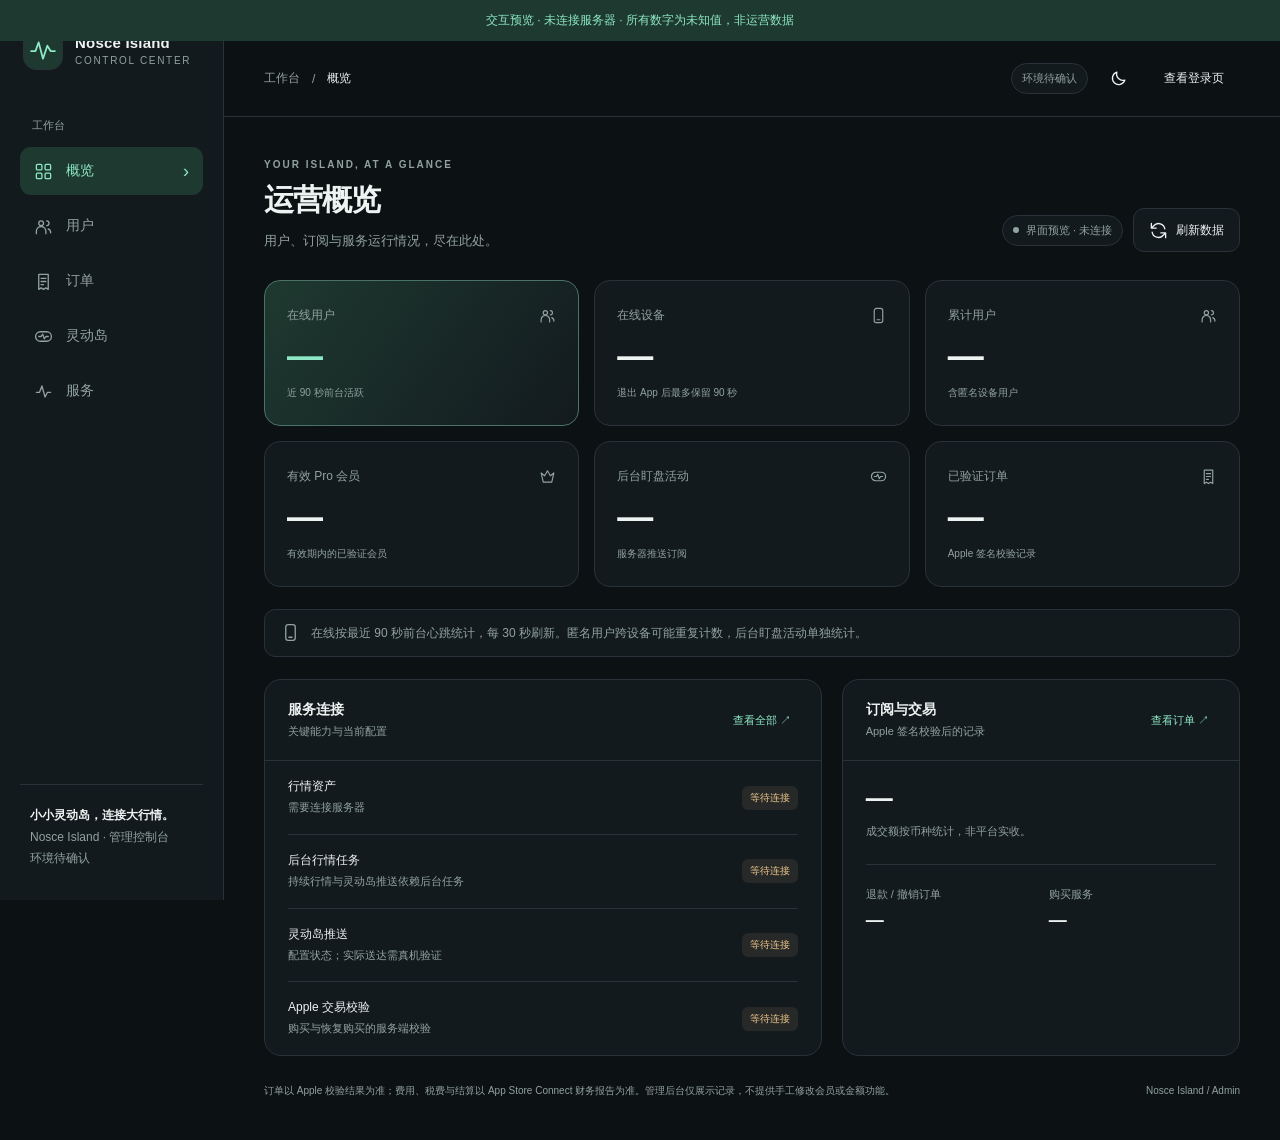
==== Admin-Preview.html @ 92ef63bc "Improve admin dashboard and rotate Dynamic Island instruments individually Add responsive admin navi" ====
<!doctype html>
<html lang="zh-CN"><head><meta charset="utf-8"><meta name="viewport" content="width=device-width,initial-scale=1,viewport-fit=cover"><meta name="color-scheme" content="dark light"><title>Nosce Island · 管理控制台</title>
<style>
:root{color-scheme:dark;--bg:#0c1114;--surface:#131a1e;--raised:#192227;--line:#283238;--text:#edf3f1;--muted:#91a29f;--accent:#8de8c5;--tint:#1e3930;--red:#ffaaa5;--amber:#edc68a;--shadow:0 24px 80px #0006;--rail:224px;font:14px -apple-system,BlinkMacSystemFont,"Segoe UI","PingFang SC",sans-serif}html[data-theme=light]{color-scheme:light;--bg:#f3f5f2;--surface:#fff;--raised:#edf2ee;--line:#dce4dd;--text:#172a24;--muted:#62766c;--accent:#176b4a;--tint:#e1f2e8;--red:#b93636;--amber:#8b5e13;--shadow:0 24px 80px #203b2226}*{box-sizing:border-box}body{margin:0;background:var(--bg);color:var(--text);min-height:100dvh}button,input,select{font:inherit}button,a,input,select{-webkit-tap-highlight-color:transparent}button{cursor:pointer;color:inherit}button:disabled{cursor:default;opacity:.45}button:focus-visible,input:focus-visible,select:focus-visible,a:focus-visible{outline:2px solid var(--accent);outline-offset:4px}button{min-height:44px;border:1px solid var(--line);background:var(--surface);border-radius:11px;padding:10px 15px;transition:background .15s,border-color .15s}button:hover:not(:disabled){background:var(--raised);border-color:var(--muted)}button.primary{background:var(--accent);border-color:transparent;color:var(--bg);font-weight:650}button.primary:hover:not(:disabled){filter:brightness(.94);background:var(--accent)}button.ghost{border-color:transparent;background:transparent}.icon-button{width:44px;padding:11px;display:inline-grid;place-items:center;flex-shrink:0}.icon{width:19px;height:19px;stroke:currentColor;fill:none;stroke-width:1.65;stroke-linecap:round;stroke-linejoin:round;vertical-align:middle;flex-shrink:0}.brand{display:flex;align-items:center;gap:12px}.brand-mark{width:40px;height:40px;background:var(--tint);border:1px solid var(--line);border-radius:13px;color:var(--accent);display:grid;place-items:center}.brand-mark .icon{width:26px;height:26px}.brand strong{display:block;font-size:15px;letter-spacing:.2px}.eyebrow{font-size:10px;letter-spacing:2px;color:var(--muted);font-weight:600;text-transform:uppercase}.brand small{display:block;font-size:10px;margin-top:4px;color:var(--muted);letter-spacing:1.7px}.hidden{display:none!important}.rail{position:fixed;inset:0 auto 0 0;width:var(--rail);border-right:1px solid var(--line);background:var(--surface);padding:30px 20px;display:flex;flex-direction:column;z-index:25}.rail .brand{padding:0 3px}.nav-label{margin:48px 12px 14px;font-size:11px;color:var(--muted)}.nav{display:flex;flex-direction:column;gap:7px}.nav button{display:flex;align-items:center;gap:13px;text-align:left;border:0;background:transparent;color:var(--muted);font-weight:500;min-height:48px;padding:12px 14px}.nav button.active{background:var(--tint);color:var(--accent)}.nav .nav-arrow{margin-left:auto;font-size:18px;opacity:0}.nav button.active .nav-arrow{opacity:1}.rail-foot{margin-top:auto;padding:20px 10px 0;border-top:1px solid var(--line);color:var(--muted);font-size:12px;line-height:1.8}.rail-foot strong{display:block;color:var(--text);font-size:12px}.workspace{margin-left:var(--rail)}.topbar{position:sticky;top:0;height:76px;border-bottom:1px solid var(--line);background:var(--bg);z-index:20;padding:0 40px;display:flex;align-items:center;justify-content:space-between;gap:16px}.crumb{color:var(--muted);font-size:12px;display:flex;gap:12px;align-items:center}.crumb b{color:var(--text);font-weight:500}.top-actions{display:flex;align-items:center;gap:8px}.pill{font-size:11px;border:1px solid var(--line);background:var(--surface);border-radius:999px;padding:7px 10px;display:inline-flex;align-items:center;gap:7px;white-space:nowrap;color:var(--muted)}.dot{display:inline-block;width:6px;height:6px;border-radius:50%;background:var(--muted)}.dot.good{background:var(--accent)}.dot.warn{background:var(--amber)}.dot.bad{background:var(--red)}.avatar{width:30px;height:30px;border-radius:50%;background:var(--tint);color:var(--accent);display:grid;place-items:center;font-size:11px;font-weight:650}.logout{display:flex;align-items:center;gap:8px;font-size:12px}.content{max-width:1536px;margin:auto;padding:38px 40px 40px}.heading{display:flex;align-items:flex-end;justify-content:space-between;gap:20px;margin-bottom:28px}.heading h1{font-size:30px;letter-spacing:-1px;font-weight:620;margin:9px 0 9px}.heading p{margin:0;color:var(--muted);font-size:13px;line-height:1.7;max-width:650px}.actions{display:flex;align-items:center;gap:10px;flex-shrink:0}.refresh{display:flex;align-items:center;gap:8px;font-size:12px}.spin .icon{animation:spin 1s linear infinite}@keyframes spin{to{transform:rotate(360deg)}}.stats{display:grid;grid-template-columns:repeat(3,minmax(0,1fr));gap:15px;margin-bottom:22px}.metric{background:var(--surface);border:1px solid var(--line);border-radius:16px;padding:20px 22px;text-align:left;position:relative;min-height:146px;transition:transform .15s,border-color .15s}.metric:hover:not(:disabled){transform:translateY(-2px);border-color:var(--accent)}.metric:first-child{background:linear-gradient(125deg,var(--tint),var(--surface));border-color:color-mix(in srgb,var(--accent) 35%,var(--line))}.metric-top{display:flex;align-items:center;justify-content:space-between;color:var(--muted);font-size:12px}.metric-top .icon{width:17px;height:17px}.number{display:block;font-size:36px;font-weight:550;letter-spacing:-1.3px;margin:14px 0 9px;font-variant-numeric:tabular-nums;line-height:1}.metric:first-child .number{color:var(--accent)}.metric small{font-size:10px;color:var(--muted)}.metric small .dot{margin-right:5px}.section-grid{display:grid;grid-template-columns:minmax(0,1.4fr) minmax(0,1fr);gap:20px;margin-top:22px}.panel{background:var(--surface);border:1px solid var(--line);border-radius:17px;overflow:hidden}.panel-head{padding:21px 23px;border-bottom:1px solid var(--line);display:flex;justify-content:space-between;align-items:center;gap:10px}.panel-head h2{font-size:14px;font-weight:600;margin:0}.panel-head p{font-size:11px;color:var(--muted);margin:5px 0 0}.text-action{font-size:11px;color:var(--accent);min-height:36px;background:transparent;border:0;padding:7px}.health-list{padding:0 23px}.health-item{padding:17px 0;display:flex;justify-content:space-between;align-items:center;gap:15px;border-bottom:1px solid var(--line)}.health-item:last-child{border:0}.health-name{font-size:12px;font-weight:500}.health-note{font-size:11px;color:var(--muted);line-height:1.6;margin-top:4px}.badge{display:inline-flex;align-items:center;gap:6px;padding:5px 8px;border-radius:6px;background:var(--raised);font-size:10px;font-weight:500;color:var(--muted);white-space:nowrap}.badge.good{color:var(--accent);background:var(--tint)}.badge.warn{color:var(--amber);background:color-mix(in srgb,var(--amber) 9%,var(--surface))}.badge.bad{color:var(--red);background:color-mix(in srgb,var(--red) 9%,var(--surface))}.money{font-size:27px;letter-spacing:-.8px;font-weight:550;margin:22px 0 8px;font-variant-numeric:tabular-nums}.panel-body{padding:0 23px 23px}.body-note{font-size:11px;color:var(--muted);line-height:1.8;margin:0}.foot-metrics{display:grid;grid-template-columns:1fr 1fr;gap:16px;padding-top:20px;margin-top:22px;border-top:1px solid var(--line)}.foot-metrics small{font-size:11px;color:var(--muted)}.foot-metrics strong{display:block;font-size:18px;font-weight:550;margin-top:8px}.notice{display:flex;align-items:flex-start;gap:11px;border:1px solid var(--line);border-radius:11px;padding:13px 16px;margin-bottom:20px;color:var(--muted);font-size:12px;line-height:1.7;background:var(--surface)}.notice.error{border-color:color-mix(in srgb,var(--red) 40%,var(--line));color:var(--red)}.notice button{margin-left:auto;min-height:30px;padding:3px 8px;flex-shrink:0}.toolbar{display:flex;gap:12px;align-items:center;padding:18px 22px;border-bottom:1px solid var(--line);flex-wrap:wrap}.search-wrap{display:flex;align-items:center;gap:9px;flex:1;min-width:220px;max-width:460px;background:var(--bg);border:1px solid var(--line);border-radius:10px;padding:0 12px}.search-wrap .icon{color:var(--muted);width:17px}input,select{font-size:16px;background:var(--bg);color:var(--text);border:1px solid var(--line);border-radius:10px;min-height:44px;padding:10px 12px;min-width:0}input::placeholder{color:var(--muted);font-size:12px}.search-wrap input{border:0;background:transparent;width:100%;padding-left:0;outline-offset:0}.search-wrap:focus-within{border-color:var(--accent)}.clear{padding:0;width:26px;min-height:28px;background:transparent;border:0;color:var(--muted)}.filter-label{margin-left:auto;font-size:11px;color:var(--muted)}select{font-size:12px;max-width:170px}.table-wrap{overflow:auto;min-height:200px}table{border-collapse:collapse;width:100%;text-align:left;font-size:12px;white-space:nowrap}th{font-size:10px;letter-spacing:.3px;color:var(--muted);font-weight:500;background:var(--bg)}th,td{padding:17px 22px;border-bottom:1px solid var(--line)}tbody tr:hover{background:var(--raised)}tbody tr:last-child td{border-bottom:0}.id-link{font:11px ui-monospace,SFMono-Regular,monospace;color:var(--text);background:transparent;border:0;padding:6px 0;min-height:30px;border-radius:3px}.id-link:hover:not(:disabled){color:var(--accent);background:transparent;border-color:transparent}.code{font-family:ui-monospace,SFMono-Regular,monospace;font-size:11px}.secondary{display:block;font-size:10px;color:var(--muted);margin-top:5px}.pagination{display:flex;align-items:center;justify-content:space-between;padding:15px 22px;border-top:1px solid var(--line);gap:12px;color:var(--muted);font-size:11px}.pagination div{display:flex;gap:7px}.pagination button{font-size:11px;min-height:36px;padding:7px 12px}.empty{display:flex;flex-direction:column;align-items:center;text-align:center;padding:55px 24px;gap:10px}.empty-icon{width:50px;height:50px;background:var(--raised);border:1px solid var(--line);border-radius:16px;display:grid;place-items:center;color:var(--muted);margin-bottom:6px}.empty strong{font-size:14px;font-weight:550}.empty p{max-width:390px;font-size:12px;color:var(--muted);line-height:1.8;margin:0}.skeleton{height:14px;border-radius:4px;background:var(--raised);animation:pulse 1.5s ease-in-out infinite;margin:20px 22px;max-width:85%}@keyframes pulse{50%{opacity:.4}}.status-grid{display:grid;grid-template-columns:repeat(2,minmax(0,1fr));gap:16px}.status-grid .panel{padding:20px 22px;display:flex;justify-content:space-between;align-items:center;gap:12px}.status-grid h3{margin:0 0 7px;font-size:13px;font-weight:550}.status-grid p{margin:0;color:var(--muted);font-size:11px;line-height:1.7}.status-value{font-size:22px;font-variant-numeric:tabular-nums}.status-grid .panel:first-child{grid-column:1/-1;background:var(--tint)}footer{padding-top:26px;color:var(--muted);font-size:10px;line-height:1.8;display:flex;justify-content:space-between;gap:22px}footer p{margin:0;max-width:750px}.bottom-nav{display:none}.login-top{position:absolute;inset:28px 36px auto;display:flex;justify-content:space-between;align-items:center}.login{min-height:100dvh;display:grid;grid-template-columns:1fr 1fr;align-items:center;gap:8vw;max-width:1280px;margin:auto;padding:120px 60px 80px}.login-story .eyebrow{color:var(--accent)}.login-story h1{font-size:52px;font-weight:550;letter-spacing:-2px;line-height:1.25;margin:24px 0}.login-story p{color:var(--muted);max-width:380px;font-size:14px;line-height:1.9}.island-art{position:relative;border:1px solid var(--line);border-radius:24px;padding:35px;margin-top:35px;max-width:400px;background:linear-gradient(130deg,var(--tint),var(--surface));min-height:145px;display:flex;flex-direction:column;justify-content:center;gap:15px}.island-outline{height:45px;border:1px solid var(--accent);border-radius:99px;display:flex;align-items:center;justify-content:space-between;padding:0 20px;opacity:.7;color:var(--accent)}.art-bars{display:flex;gap:4px;align-items:center}.art-bars i{width:3px;border-radius:3px;height:15px;background:var(--accent)}.art-bars i:nth-child(2){height:25px}.art-bars i:nth-child(3){height:9px}.art-caption{font-size:10px;color:var(--muted);letter-spacing:1px}.login-card{padding:36px;border:1px solid var(--line);border-radius:22px;background:var(--surface);box-shadow:var(--shadow)}.login-card h2{font-size:27px;letter-spacing:-.7px;font-weight:600;margin:8px 0 10px}.login-card .intro{color:var(--muted);line-height:1.7;font-size:12px;margin:0 0 24px}.login-card label{display:block;font-size:12px;margin-bottom:9px}.login-card input{width:100%;margin-bottom:21px;min-height:48px}.password-wrap{position:relative}.password-wrap input{padding-right:70px}.password-toggle{position:absolute;right:5px;top:3px;background:transparent;border:0;font-size:11px;color:var(--muted);padding:8px 12px}.login-card .primary{width:100%;min-height:49px}.config-note{font-size:11px;color:var(--muted);line-height:1.8;margin:0 0 22px}.login-error{color:var(--red);font-size:12px;line-height:1.7;min-height:20px}.login-help{font-size:11px;color:var(--muted);line-height:1.8;border-top:1px solid var(--line);margin-top:18px;padding-top:18px}.login-help summary{cursor:pointer;min-height:30px}.login-help p{margin:4px 0}.login-safe{display:flex;align-items:center;gap:7px;font-size:10px;color:var(--muted);justify-content:center;margin-top:20px}.login-safe .icon{width:13px;height:13px}dialog{margin:0 0 0 auto;max-height:100dvh;height:100dvh;max-width:520px;width:min(520px,100%);border:0;border-left:1px solid var(--line);padding:0;background:var(--surface);color:var(--text);box-shadow:var(--shadow)}dialog::backdrop{background:#0008;backdrop-filter:blur(3px)}.drawer-head{padding:24px;display:flex;align-items:center;justify-content:space-between;border-bottom:1px solid var(--line);position:sticky;top:0;background:var(--surface)}.drawer-head h2{font-size:18px;margin:0}.drawer-body{padding:10px 24px 30px}.detail-row{padding:18px 0;border-bottom:1px solid var(--line)}.detail-row dt{color:var(--muted);font-size:11px;margin-bottom:8px}.detail-row dd{margin:0;display:flex;align-items:center;justify-content:space-between;gap:12px;font-size:13px;line-height:1.7;overflow-wrap:anywhere}.copy{min-height:32px;padding:5px 9px;font-size:10px;flex-shrink:0}.toast{position:fixed;bottom:25px;left:calc(50% + 90px);transform:translateX(-50%);z-index:100;padding:12px 20px;border-radius:12px;background:var(--text);color:var(--bg);font-size:12px;box-shadow:var(--shadow);max-width:90vw;text-align:center}.preview-banner{padding:12px 20px;background:var(--tint);color:var(--accent);text-align:center;font-size:12px;position:relative;z-index:30}
@media(min-width:1600px){.stats{grid-template-columns:repeat(6,minmax(0,1fr))}.metric{padding:20px 17px}.number{font-size:33px}}
@media(max-width:1100px){:root{--rail:190px}.rail{padding:25px 14px}.rail .brand{gap:8px}.brand strong{font-size:13px}.content{padding:30px 25px}.topbar{padding:0 25px}.section-grid{grid-template-columns:1fr}.login{gap:5vw;padding:110px 35px 60px}.login-story h1{font-size:43px}.login-card{padding:28px}.metric{padding:18px}.heading{align-items:flex-start}.heading .actions .pill{display:none}}
@media(max-width:740px){.rail{display:none}.workspace{margin-left:0}.topbar{height:62px;padding:0 20px}.crumb>span{display:none}.top-actions>.pill{display:none}.logout{padding:6px 8px;font-size:11px;gap:5px}.logout .avatar{display:none}.content{padding:26px 18px calc(104px + env(safe-area-inset-bottom))}.heading{gap:8px;margin-bottom:22px}.heading h1{font-size:27px;margin-top:7px}.heading p{font-size:12px;max-width:270px}.heading .eyebrow{font-size:9px}.heading .actions{padding-top:20px}.refresh{font-size:0;width:42px;padding:11px}.refresh .icon{width:18px;height:18px}.stats{grid-template-columns:repeat(2,minmax(0,1fr));gap:10px;margin-bottom:18px}.metric{min-height:136px;padding:17px 15px}.number{font-size:32px;margin:15px 0 10px}.metric-top{font-size:11px}.metric small{font-size:9px}.metric-top .icon{width:15px;height:15px}.section-grid{gap:16px;margin-top:16px}.panel-head{padding:18px}.health-list{padding:0 18px}.panel-body{padding:0 18px 20px}.health-item{padding:16px 0}.toolbar{padding:15px;gap:10px}.search-wrap{min-width:100%;max-width:none}.filter-label{margin-left:0}.toolbar select{margin-left:auto}.table-wrap{overflow:visible;padding:0 14px}table,tbody{display:block;white-space:normal}thead{display:none}tbody tr{display:block;border-bottom:1px solid var(--line);padding:13px 0}tbody tr:hover{background:transparent}td{display:flex;justify-content:space-between;gap:16px;padding:9px 0;border:0;font-size:12px;overflow-wrap:anywhere;text-align:right;align-items:center}td::before{content:attr(data-label);font-size:11px;flex-shrink:0;min-width:65px;text-align:left;color:var(--muted)}td:first-child{padding-bottom:13px;font-weight:600}.id-link{font-size:12px}.secondary{display:none}.pagination{padding:16px 14px}.pagination button{padding:7px 10px}.bottom-nav{display:flex;position:fixed;bottom:0;left:0;right:0;background:var(--surface);border-top:1px solid var(--line);padding:8px 8px calc(8px + env(safe-area-inset-bottom));z-index:25;justify-content:space-around;gap:3px}.bottom-nav button{display:flex;flex:1;flex-direction:column;align-items:center;gap:6px;padding:6px 2px;font-size:9px;color:var(--muted);border:0;background:transparent;border-radius:10px;min-height:52px}.bottom-nav button .icon{width:19px;height:19px}.bottom-nav button.active{color:var(--accent);background:var(--tint)}footer{flex-direction:column;gap:12px;font-size:9px}.status-grid{grid-template-columns:1fr;gap:12px}.status-grid .panel{padding:18px}.status-grid .panel:first-child{grid-column:auto}.notice{font-size:11px;padding:12px;gap:8px}.login-top{inset:20px 20px auto}.login{display:block;padding:118px 20px 35px;max-width:460px;min-height:100dvh}.login-story{display:none}.login-card{padding:25px 22px;box-shadow:none}.login-card h2{font-size:28px}.login-card .intro{margin-bottom:25px}.login-help{margin-top:12px}.toast{left:50%;bottom:calc(88px + env(safe-area-inset-bottom))}.drawer-head{padding:20px}.drawer-body{padding:8px 20px 35px}.empty{padding:42px 18px}}
@media(prefers-reduced-motion:reduce){*,*::before,*::after{animation:none!important;transition:none!important;scroll-behavior:auto!important}}
</style></head><body><div class="preview-banner">交互预览 · 未连接服务器 · 所有数字为未知值，非运营数据</div>
<svg style="display:none" aria-hidden="true"><defs>
<symbol id="i-wave" viewBox="0 0 24 24"><path d="M1 13h4l3-8 4 15 4-12 3 5h4"/></symbol><symbol id="i-grid" viewBox="0 0 24 24"><rect x="3" y="3" width="7" height="7" rx="1.5"/><rect x="14" y="3" width="7" height="7" rx="1.5"/><rect x="3" y="14" width="7" height="7" rx="1.5"/><rect x="14" y="14" width="7" height="7" rx="1.5"/></symbol><symbol id="i-users" viewBox="0 0 24 24"><circle cx="9" cy="8" r="3"/><path d="M3 21v-3a6 6 0 0 1 12 0v3M16 5a3 3 0 0 1 0 6M18 15a5 5 0 0 1 3 5"/></symbol><symbol id="i-orders" viewBox="0 0 24 24"><path d="M6 3h12v19l-3-2-3 2-3-2-3 2zM9 8h6M9 12h6M9 16h3"/></symbol><symbol id="i-island" viewBox="0 0 24 24"><rect x="2" y="6" width="20" height="12" rx="6"/><path d="M6 12h3l2-3 2 6 2-3h3"/></symbol><symbol id="i-status" viewBox="0 0 24 24"><path d="M3 13h4l3-8 4 14 3-6h4"/></symbol><symbol id="i-refresh" viewBox="0 0 24 24"><path d="M20 10a8 8 0 0 0-14-4L3 9m0-6v6h6M4 14a8 8 0 0 0 14 4l3-3m0 6v-6h-6"/></symbol><symbol id="i-search" viewBox="0 0 24 24"><circle cx="10" cy="10" r="6"/><path d="m15 15 6 6"/></symbol><symbol id="i-theme" viewBox="0 0 24 24"><path d="M20 14A8 8 0 0 1 10 4 8 8 0 1 0 20 14z"/></symbol><symbol id="i-shield" viewBox="0 0 24 24"><path d="m12 3 8 3v6c0 5-8 9-8 9s-8-4-8-9V6zM8 12l3 3 5-6"/></symbol><symbol id="i-arrow" viewBox="0 0 24 24"><path d="M5 12h14m-5-5 5 5-5 5"/></symbol><symbol id="i-close" viewBox="0 0 24 24"><path d="m6 6 12 12M18 6 6 18"/></symbol><symbol id="i-device" viewBox="0 0 24 24"><rect x="6" y="2" width="12" height="20" rx="3"/><path d="M10 18h4"/></symbol><symbol id="i-crown" viewBox="0 0 24 24"><path d="m3 7 5 4 4-7 4 7 5-4-3 13H6z"/></symbol><symbol id="i-exit" viewBox="0 0 24 24"><path d="M10 4H4v16h6M9 12h12m-4-4 4 4-4 4"/></symbol></defs></svg>
<div id="loginShell"><div class="login-top"><div class="brand"><div class="brand-mark"><svg class="icon"><use href="#i-wave"/></svg></div><div><strong>Nosce Island</strong><small>ADMIN CONSOLE</small></div></div><button class="icon-button" data-theme-toggle aria-label="切换明暗主题" title="切换明暗主题"><svg class="icon"><use href="#i-theme"/></svg></button></div>
<section id="login" class="login"><div class="login-story"><span class="eyebrow">A LITTLE ISLAND. A CLEARER VIEW.</span><h1>每一次变化，<br>都清晰可见。</h1><p>从实时盯盘到用户与订阅，<br>让你的 Island 运营井然有序。</p><div class="island-art" aria-hidden="true"><div class="island-outline"><div class="art-bars"><i></i><i></i><i></i><i></i></div><svg class="icon"><use href="#i-wave"/></svg><span>Nosce Island</span></div><span class="art-caption">CONNECTED BY DESIGN</span></div></div>
<div class="login-card"><span class="eyebrow">WELCOME BACK</span><h2>欢迎回来</h2><p class="intro">登录你的管理工作台，掌握运营动态。</p><p id="configNote" class="config-note" role="status">正在检查登录服务…</p><form id="loginForm"><label for="username">管理员账号</label><input id="username" name="username" placeholder="输入管理员账号" autocomplete="username" autocapitalize="none" autocorrect="off" spellcheck="false" enterkeyhint="next" required><label for="password">登录密码</label><div class="password-wrap"><input id="password" name="password" type="password" placeholder="输入登录密码" autocomplete="current-password" enterkeyhint="go" required><button id="showPassword" class="password-toggle" type="button" aria-label="显示密码" aria-pressed="false">显示</button></div><div id="otpGroup" class="hidden"><label for="otp">验证器动态码</label><input id="otp" name="otp" inputmode="numeric" pattern="[0-9]{6}" maxlength="6" autocomplete="one-time-code" enterkeyhint="go" placeholder="6 位动态码"></div><button id="loginButton" class="primary" type="submit" disabled>登录工作台 →</button><p id="loginError" class="login-error" role="alert" aria-live="polite"></p></form><details class="login-help"><summary>忘记密码或无法登录？</summary><p>账号由运营方设置。可在 Vercel 环境变量中修改 ADMIN_PASSWORD（至少 14 个字符），然后重新部署。App 用户无需此账号。</p></details><button type="button" class="text-action" id="returnPreview">← 返回工作台预览</button><div class="login-safe"><svg class="icon"><use href="#i-shield"/></svg>仅限管理员访问</div></div></section></div>
<div id="app" class="hidden"><aside class="rail"><div class="brand"><div class="brand-mark"><svg class="icon"><use href="#i-wave"/></svg></div><div><strong>Nosce Island</strong><small>CONTROL CENTER</small></div></div><div class="nav-label">工作台</div><nav class="nav" id="desktopNav" aria-label="主导航"></nav><div class="rail-foot"><strong>小小灵动岛，连接大行情。</strong>Nosce Island · 管理控制台<br><span id="railEnvironment">环境待确认</span></div></aside><div class="workspace"><header class="topbar"><div class="crumb"><span>工作台</span><span>/</span><b id="breadcrumb">概览</b></div><div class="top-actions"><span class="pill" id="environment">环境待确认</span><button class="icon-button ghost" data-theme-toggle aria-label="切换明暗主题" title="切换明暗主题"><svg class="icon"><use href="#i-theme"/></svg></button><button id="logout" class="ghost logout"><span class="avatar">NI</span>退出登录<svg class="icon"><use href="#i-exit"/></svg></button></div></header>
<main class="content"><div class="heading"><div><span class="eyebrow" id="pageEyebrow">YOUR ISLAND, AT A GLANCE</span><h1 id="pageTitle">运营概览</h1><p id="pageDescription">用户、订阅与服务运行情况，尽在此处。</p></div><div class="actions"><span class="pill" id="syncState"><i class="dot"></i>等待同步</span><button id="refresh" class="refresh" aria-label="刷新当前页面"><svg class="icon"><use href="#i-refresh"/></svg>刷新数据</button></div></div>
<div id="errorBox" class="notice error hidden" role="alert"><span id="errorText"></span><button id="retry">重试</button></div><p id="message" class="hidden" role="status" aria-live="polite"></p>
<section id="overviewPanel"><div class="stats" id="stats"></div><div class="notice"><svg class="icon"><use href="#i-device"/></svg><span>在线按最近 90 秒前台心跳统计，每 30 秒刷新。匿名用户跨设备可能重复计数，后台盯盘活动单独统计。</span></div><div class="section-grid"><section class="panel"><div class="panel-head"><div><h2>服务连接</h2><p>关键能力与当前配置</p></div><button class="text-action" data-go="status">查看全部 ↗</button></div><div id="healthList" class="health-list"></div></section><section class="panel"><div class="panel-head"><div><h2>订阅与交易</h2><p>Apple 签名校验后的记录</p></div><button class="text-action" data-go="orders">查看订单 ↗</button></div><div class="panel-body"><div class="money" id="gross">—</div><p class="body-note">成交额按币种统计，非平台实收。</p><div class="foot-metrics"><div><small>退款 / 撤销订单</small><strong id="refunded">—</strong></div><div><small>购买服务</small><strong id="salesState">—</strong></div></div></div></section></div></section>
<section id="listPanel" class="panel hidden"><div class="toolbar"><div class="search-wrap"><svg class="icon"><use href="#i-search"/></svg><input id="search" placeholder="搜索用户 ID" aria-label="搜索记录" autocomplete="off"><button id="clearSearch" class="clear hidden" aria-label="清空搜索">×</button></div><span class="filter-label">本页筛选</span><select id="filter" aria-label="筛选当前页记录"></select></div><div id="table" class="table-wrap" aria-busy="false"></div><div class="pagination"><span id="range">等待读取</span><div><button id="previous">← 上一页</button><button id="next">下一页 →</button></div></div></section>
<section id="service" class="status-grid hidden"></section><footer><p>订单以 Apple 校验结果为准；费用、税费与结算以 App Store Connect 财务报告为准。管理后台仅展示记录，不提供手工修改会员或金额功能。</p><span>Nosce Island / Admin</span></footer></main></div><nav class="bottom-nav" id="mobileNav" aria-label="手机导航"></nav></div>
<dialog id="detail" aria-labelledby="detailTitle"><div class="drawer-head"><div><span class="eyebrow">RECORD DETAILS</span><h2 id="detailTitle">记录详情</h2></div><button id="closeDetail" class="icon-button ghost" aria-label="关闭详情"><svg class="icon"><use href="#i-close"/></svg></button></div><div class="drawer-body"><dl id="detailFields"></dl><p class="body-note">此处显示服务器返回的记录。可复制完整标识用于排查问题。</p></div></dialog><div id="toast" class="toast hidden" role="status" aria-live="polite"></div>
<script>
'use strict';
const $=id=>document.getElementById(id);
const tabs={overview:{name:'概览',title:'运营概览',eyebrow:'YOUR ISLAND, AT A GLANCE',description:'用户、订阅与服务运行情况，尽在此处。',icon:'grid'},users:{name:'用户',title:'用户管理',eyebrow:'PEOPLE BEHIND THE ISLAND',description:'查看匿名设备用户、购买身份与会员状态。',icon:'users',search:'搜索用户 ID'},orders:{name:'订单',title:'订阅订单',eyebrow:'EVERY TRANSACTION, VERIFIED',description:'查看已验证交易、到期与退款记录。',icon:'orders',search:'搜索交易 ID / 用户 ID'},activities:{name:'灵动岛',title:'灵动岛订阅',eyebrow:'LIVE ON THE ISLAND',description:'查看服务器推送活动、轮播位置与重试状态。本机活动不在此列。',icon:'island',search:'搜索活动 ID / 用户 ID'},status:{name:'服务',title:'服务状态',eyebrow:'KEEP EVERYTHING CONNECTED',description:'检查行情、后台推送与购买服务的连接情况。',icon:'status'}};
let csrf='',tab='overview',offset=0,nextOffset=null,overview=null,items=[],sequence=0,controller=null,busy=false,searchTimer=null,toastTimer=null;
function icon(name){const s=document.createElementNS('http://www.w3.org/2000/svg','svg');s.setAttribute('class','icon');s.setAttribute('aria-hidden','true');const u=document.createElementNS(s.namespaceURI,'use');u.setAttribute('href','#i-'+name);s.append(u);return s}
function element(tag,cls,text){const n=document.createElement(tag);if(cls)n.className=cls;if(text!=null)n.textContent=String(text);return n}
function badge(text,tone=''){return element('span','badge '+tone,text)}
function date(v){return v?new Date(v*1000).toLocaleString('zh-CN',{hour12:false}):'—'}
function number(v){return typeof v==='number'?new Intl.NumberFormat('zh-CN').format(v):'—'}
function short(v){v=String(v??'');return v.length>22?v.slice(0,10)+'…'+v.slice(-6):v||'—'}
function notify(text){clearTimeout(toastTimer);$('toast').textContent=text;$('toast').classList.remove('hidden');toastTimer=setTimeout(()=>$('toast').classList.add('hidden'),2500)}
async function copy(value,button){try{await navigator.clipboard.writeText(String(value));button.textContent='已复制';setTimeout(()=>button.textContent='复制',1500)}catch{notify('未能自动复制，请选中文字后复制。')}}
function themeToggle(){const theme=document.documentElement.dataset.theme==='light'?'dark':'light';document.documentElement.dataset.theme=theme;try{localStorage.setItem('nosce-admin-theme',theme)}catch{}document.querySelectorAll('[data-theme-toggle]').forEach(b=>b.setAttribute('aria-pressed',String(theme==='light')))}
try{document.documentElement.dataset.theme=localStorage.getItem('nosce-admin-theme')||'dark'}catch{}
document.querySelectorAll('[data-theme-toggle]').forEach(b=>b.onclick=themeToggle);
function showApp(on){$('loginShell').classList.toggle('hidden',on);$('app').classList.toggle('hidden',!on);if(!on){csrf='';overview=null;items=[];sequence++;controller?.abort();$('table').replaceChildren();$('stats').querySelectorAll('.number').forEach(n=>n.textContent='—');$('detail').close();$('detailFields').replaceChildren();$('healthList').replaceChildren();$('service').replaceChildren();$('gross').textContent='—';$('refunded').textContent='—';$('salesState').textContent='—';$('environment').textContent='环境待确认';$('railEnvironment').textContent='环境待确认';$('password').value='';$('otp').value=''}}
async function api(path,options={}){
 if(path.endsWith('/config'))return {configured:true,requiresTotp:false};
 if(path.endsWith('/session'))return {csrf:'preview-only'};
 if(path.endsWith('/overview'))return {users:null,onlineUsers:null,onlineDevices:null,paying:null,sessions:null,orders:null,refunded:null,instruments:null,binanceEvents:null,hyperliquidEvents:null,workerOnline:null,apnsConfigured:null,verifierConfigured:null,salesEnabled:null,binance:null,environment:null,grossByCurrency:[]};
 if(path.includes('/admin/api/users')||path.includes('/admin/api/orders')||path.includes('/admin/api/activities'))return {items:[],nextOffset:null};
 throw Error('此文件仅供界面预览，未连接服务器。');
}

function syncLabel(text,tone){$('syncState').replaceChildren(element('i','dot '+(tone||'')),document.createTextNode(text));$('message').textContent=text}
function setBusy(on){busy=on;$('refresh').disabled=on;$('refresh').classList.toggle('spin',on);$('table').setAttribute('aria-busy',String(on));$('previous').disabled=on||offset===0;$('next').disabled=on||nextOffset==null}
const metrics=[['onlineUsers','在线用户','近 90 秒前台活跃','users','users'],['onlineDevices','在线设备','退出 App 后最多保留 90 秒','device','users'],['users','累计用户','含匿名设备用户','users','users'],['paying','有效 Pro 会员','有效期内的已验证会员','crown','users'],['sessions','后台盯盘活动','服务器推送订阅','island','activities'],['orders','已验证订单','Apple 签名校验记录','orders','orders']];
for(const [key,label,note,ico,target]of metrics){const card=element('button','metric');card.type='button';card.setAttribute('aria-label','查看'+label);const top=element('span','metric-top');top.append(element('span','',label),icon(ico));const value=element('strong','number','—');value.id=key;card.append(top,value,element('small','',note));card.onclick=()=>go(target);$('stats').append(card)}
function renderStats(data){overview=data;for(const [key]of metrics)$(key).textContent=number(data[key]);const env=data.environment==='Production'?'正式环境':data.environment==='Sandbox'?'沙盒环境':'环境待确认';$('environment').textContent=env;$('railEnvironment').textContent=env;$('gross').textContent=(data.grossByCurrency||[]).map(v=>v.currency+' '+new Intl.NumberFormat('zh-CN',{maximumFractionDigits:2}).format(v.amount)).join(' / ')||(data.orders===null?'—':'暂无成交');$('refunded').textContent=number(data.refunded);$('salesState').textContent=data.salesEnabled==null?'—':data.salesEnabled?'已开放':'暂未开放';renderHealth(data);if(tab==='status')renderStatus(data)}
function healthRows(data){return [['行情资产',data.instruments==null?'等待连接':data.instruments>0?'已载入':'尚未载入',data.instruments>0?'good':'warn',data.instruments==null?'需要连接服务器':number(data.instruments)+' 个可用资产'],['后台行情任务',data.workerOnline==null?'等待连接':data.workerOnline?'在线':'未连接',data.workerOnline?'good':'warn','持续行情与灵动岛推送依赖后台任务'],['灵动岛推送',data.apnsConfigured==null?'等待连接':data.apnsConfigured?'已配置':'待配置',data.apnsConfigured?'good':'warn','配置状态；实际送达需真机验证'],['Apple 交易校验',data.verifierConfigured==null?'等待连接':data.verifierConfigured?'已配置':'待配置',data.verifierConfigured?'good':'warn','购买与恢复购买的服务端校验']]}
function renderHealth(data){$('healthList').replaceChildren();for(const [name,state,tone,note]of healthRows(data)){const row=element('div','health-item'),left=element('div');left.append(element('div','health-name',name),element('div','health-note',note));row.append(left,badge(state,tone));$('healthList').append(row)}}
function renderStatus(data){$('service').replaceChildren();for(const [name,state,tone,note]of healthRows(data)){const card=element('section','panel'),left=element('div');left.append(element('h3','',name),element('p','',note));card.append(left,badge(state,tone));$('service').append(card)}for(const [name,value,note]of [['数据库',data.database||'—','运营数据持久化'],['运行环境',data.runtime||'—','当前 API 运行方式'],['币安行情流',number(data.binanceEvents),'有效消息累计 · '+(data.binance==null?'状态未知':data.binance?'已启用':'关闭')],['Hyperliquid 行情流',number(data.hyperliquidEvents),'有效消息累计'],['购买服务',data.salesEnabled==null?'—':data.salesEnabled?'已开放':'暂未开放','以实际商品与交易校验配置为准']]){const card=element('section','panel'),left=element('div');left.append(element('h3','',name),element('p','',note));card.append(left,element('strong','status-value',value));$('service').append(card)}}
function userState(v){return v.deleted?'已删除':v.expiresAt>Date.now()/1000?'Pro 会员':'基础用户'}
function orderState(v){return v.revoked?'退款 / 撤销':v.upgraded?'已升级':v.expires>Date.now()/1000?'有效':'已到期'}
function fields(v){if(tab==='users')return [['用户 ID',v.id],['购买身份',v.deleted?'已删除':v.storeLinked?'App Store 已验证':v.signedIn?'历史身份':'匿名设备'],['历史联系邮箱',v.email||'未提供'],['会员状态',userState(v)],['会员到期',date(v.expiresAt)],['续费状态',v.billingRetry?'扣款重试':v.autoRenew==null?'未提供':v.autoRenew?'自动续费':'已取消续费'],['已验证订单',v.orderCount],['最近连接',date(v.lastSeen)]];if(tab==='orders')return [['交易 ID',v.transaction_id],['原始交易 ID',v.original_id],['用户 ID',v.user_id],['商品',v.product],['购买时间',date(v.purchased)],['到期时间',date(v.expires)],['状态',orderState(v)],['成交金额',v.price_milli==null?'未提供':(v.price_milli/1000).toFixed(2)+' '+v.currency],['环境',v.environment]];return [['活动 ID',v.id],['用户 ID',v.userId],['关注资产',(v.symbols||[]).join(' · ')],['轮播位置',(v.lastPage==null?'尚未推送':v.lastPage)+' / '+v.groupCount],['最近推送',date(v.lastPush)],['推送状态',v.failures?'重试 '+v.failures+' 次':'正常'],['下次重试',date(v.retryAt)],['活动到期',date(v.expires)]]}
function openDetail(v){const list=fields(v);$('detailTitle').textContent=tab==='users'?'用户详情':tab==='orders'?'订单详情':'活动详情';$('detailFields').replaceChildren();for(const [label,value]of list){const row=element('div','detail-row'),dt=element('dt','',label),dd=element('dd'),text=element('span','',value??'—');dd.append(text);if(/ID/.test(label)&&value){text.className='code';const b=element('button','copy','复制');b.onclick=()=>copy(value,b);dd.append(b)}row.append(dt,dd);$('detailFields').append(row)}$('detail').showModal()}
function filters(){return tab==='users'?[['all','全部用户'],['pro','Pro 会员'],['basic','基础用户'],['deleted','已删除']]:tab==='orders'?[['all','全部订单'],['active','有效'],['refunded','退款 / 撤销'],['expired','已到期']]:[['all','全部活动'],['retry','正在重试'],['normal','无重试']]}
function filtered(){const f=$('filter').value;if(f==='all')return items;return items.filter(v=>tab==='users'?f==='deleted'?v.deleted:f==='pro'?!v.deleted&&v.expiresAt>Date.now()/1000:!v.deleted&&!(v.expiresAt>Date.now()/1000):tab==='orders'?f==='refunded'?!!v.revoked:f==='active'?!v.revoked&&!v.upgraded&&v.expires>Date.now()/1000:!v.revoked&&!v.upgraded&&v.expires<=Date.now()/1000:f==='retry'?v.failures>0:!v.failures)}
function emptyView(filteredOut){const box=element('div','empty'),mark=element('div','empty-icon');mark.append(icon(tabs[tab].icon));box.append(mark,element('strong','',filteredOut?'没有符合条件的记录':tab==='users'?'等待第一位用户':tab==='orders'?'还没有已验证订单':'还没有服务器活动'),element('p','',filteredOut?'换个关键词或清除本页筛选后重试。':tab==='users'?'用户使用连接后台的新版本 App 后，记录会自动出现在这里。':tab==='orders'?'完成 Apple 内购配置并收到校验通过的交易后，订单会显示在这里。':'后台推送服务就绪后，用户开启的服务器盯盘活动会显示在这里。'));const b=element('button','text-action',filteredOut?'清除筛选与搜索':'查看服务状态 →');b.onclick=()=>{if(filteredOut){$('search').value='';$('clearSearch').classList.add('hidden');$('filter').value='all';offset=0;load()}else go('status')};box.append(b);return box}
function renderTable(){const values=filtered();$('table').replaceChildren();$('range').textContent=items.length?'第 '+(Math.floor(offset/50)+1)+' 页 · 本页 '+items.length+' 条 / 显示 '+values.length+' 条':'第 '+(Math.floor(offset/50)+1)+' 页 · 暂无记录';if(!values.length){$('table').append(emptyView(items.length>0||!!$('search').value));return}const table=element('table'),head=element('thead'),hr=element('tr');const cols=tab==='users'?['用户','购买身份','会员状态','订单数','最近连接','详情']:tab==='orders'?['交易','用户','商品','状态','成交金额','购买时间','详情']:['活动','关注资产','轮播位置','推送状态','上次推送','详情'];for(const c of cols)hr.append(element('th','',c));head.append(hr);table.append(head);const body=element('tbody');for(const v of values){const row=element('tr');let entries=tab==='users'?[v.id,v.storeLinked?'App Store 已验证':v.signedIn?'历史身份':'匿名设备',userState(v),number(v.orderCount),date(v.lastSeen)]:tab==='orders'?[v.transaction_id,short(v.user_id),v.product,orderState(v),v.price_milli==null?'未提供':(v.price_milli/1000).toFixed(2)+' '+v.currency,date(v.purchased)]:[v.id,(v.symbols||[]).join(' · '),(v.lastPage??'—')+' / '+v.groupCount,v.failures?'重试 '+v.failures+' 次':'正常',date(v.lastPush)];entries.forEach((value,i)=>{const td=element('td');td.dataset.label=cols[i];if(i===0){const b=element('button','id-link',short(value));b.title=String(value);b.onclick=()=>openDetail(v);td.append(b)}else if((tab==='users'&&i===2)||(tab==='orders'&&i===3)||(tab==='activities'&&i===3)){td.append(badge(value,tab==='users'?!v.deleted&&v.expiresAt>Date.now()/1000?'good':'':tab==='orders'?v.revoked?'bad':v.expires>Date.now()/1000&&!v.upgraded?'good':'':v.failures?'warn':'good'))}else td.textContent=value;row.append(td)});const td=element('td');td.dataset.label='详情';const b=element('button','text-action','查看 →');b.onclick=()=>openDetail(v);td.append(b);row.append(td);body.append(row)}table.append(body);$('table').append(table)}
async function load(automatic=false){if($('app').classList.contains('hidden'))return;controller?.abort();controller=new AbortController();const requestController=controller,current=++sequence;setBusy(true);if(!automatic){syncLabel('正在预览');$('errorBox').classList.add('hidden')}if(!automatic&&tab!=='overview'&&tab!=='status'){$('table').replaceChildren();for(let n=0;n<5;n++)$('table').append(element('div','skeleton'))}const selectedTab=tab,selectedOffset=offset,query=$('search').value.trim();try{const requests=[api('/admin/api/overview',{signal:requestController.signal})];if(!['overview','status'].includes(selectedTab))requests.push(api('/admin/api/'+selectedTab+'?offset='+selectedOffset+'&search='+encodeURIComponent(query),{signal:requestController.signal}));const results=await Promise.all(requests);if(current!==sequence)return;renderStats(results[0]);if(results[1]){items=results[1].items;nextOffset=results[1].nextOffset;renderTable()}$('errorBox').classList.add('hidden');syncLabel('界面预览 · 未连接')}catch(e){if(current!==sequence||e.name==='AbortError')return;$('errorText').textContent=e.message;$('errorBox').classList.remove('hidden');$('onlineUsers').textContent='—';$('onlineDevices').textContent='—';syncLabel('同步失败','bad');if(!automatic&&!['overview','status'].includes(tab)){$('table').replaceChildren();const empty=element('div','empty');empty.append(element('strong','','数据暂时无法读取'),element('p','','请点击上方重试。'));$('table').append(empty)}}finally{if(current===sequence)setBusy(false)}}
function go(next){if(!tabs[next])return;clearTimeout(searchTimer);tab=next;offset=0;nextOffset=null;items=[];$('search').value='';$('clearSearch').classList.add('hidden');$('filter').replaceChildren();for(const [value,label]of filters()){const opt=element('option','',label);opt.value=value;$('filter').append(opt)}const spec=tabs[tab];$('breadcrumb').textContent=spec.name;$('pageTitle').textContent=spec.title;$('pageEyebrow').textContent=spec.eyebrow;$('pageDescription').textContent=spec.description;$('search').placeholder=spec.search||'搜索';$('search').setAttribute('aria-label',spec.search||'搜索');$('overviewPanel').classList.toggle('hidden',tab!=='overview');$('listPanel').classList.toggle('hidden',['overview','status'].includes(tab));$('service').classList.toggle('hidden',tab!=='status');if(tab==='status')$('service').replaceChildren();document.querySelectorAll('[data-tab]').forEach(b=>{b.classList.toggle('active',b.dataset.tab===tab);if(b.dataset.tab===tab)b.setAttribute('aria-current','page');else b.removeAttribute('aria-current')});if(!$('app').classList.contains('hidden')){load();window.scrollTo({top:0,behavior:'instant'})}}
for(const [key,spec]of Object.entries(tabs))for(const id of ['desktopNav','mobileNav']){const b=element('button');b.dataset.tab=key;b.append(icon(spec.icon),element('span','',spec.name));if(id==='desktopNav')b.append(element('span','nav-arrow','›'));b.onclick=()=>go(key);$(id).append(b)}
document.querySelectorAll('[data-go]').forEach(b=>b.onclick=()=>go(b.dataset.go));$('refresh').onclick=()=>load();$('retry').onclick=()=>load();$('filter').onchange=renderTable;$('search').oninput=()=>{$('clearSearch').classList.toggle('hidden',!$('search').value);clearTimeout(searchTimer);searchTimer=setTimeout(()=>{offset=0;load()},350)};$('search').onkeydown=e=>{if(e.key==='Enter'){clearTimeout(searchTimer);offset=0;load()}};$('clearSearch').onclick=()=>{$('search').value='';$('search').dispatchEvent(new Event('input'));$('search').focus()};$('previous').onclick=()=>{if(busy)return;offset=Math.max(0,offset-50);load()};$('next').onclick=()=>{if(busy||nextOffset==null)return;offset=nextOffset;load()};$('closeDetail').onclick=()=>$('detail').close();$('detail').onclick=e=>{if(e.target===$('detail')&&e.clientX<$('detail').getBoundingClientRect().left)$('detail').close()};document.addEventListener('keydown',e=>{if(e.key==='/'&&!['INPUT','SELECT','TEXTAREA'].includes(document.activeElement.tagName)&&!$('app').classList.contains('hidden')&&!['overview','status'].includes(tab)){e.preventDefault();$('search').focus()}});
$('showPassword').onclick=()=>{const visible=$('password').type==='password';$('password').type=visible?'text':'password';$('showPassword').textContent=visible?'隐藏':'显示';$('showPassword').setAttribute('aria-pressed',String(visible));$('showPassword').setAttribute('aria-label',visible?'隐藏密码':'显示密码')};
$('loginForm').addEventListener('submit',async e=>{e.preventDefault();return;const button=$('loginButton');button.disabled=true;button.textContent='正在登录…';$('loginError').textContent='';try{const data=await api('/admin/api/login',{method:'POST',body:JSON.stringify({username:$('username').value.trim(),password:$('password').value,code:$('otp').value.trim()})});csrf=data.csrf;$('password').value='';$('otp').value='';showApp(true);go('overview')}catch(e){$('loginError').textContent=e.message}finally{button.disabled=false;button.textContent='登录工作台 →'}});
$('logout').textContent='查看登录页';$('logout').onclick=async()=>{try{showApp(false);$('configNote').textContent='仅供登录界面预览，无需填写真实密码。';$('loginButton').disabled=true;$('username').focus()}catch(e){notify(e.message)}};setInterval(()=>{if(!document.hidden&&!$('app').classList.contains('hidden')&&!busy&&!$('detail').open&&!$('search').value)load(true)},30000);
$('returnPreview').onclick=()=>{showApp(true);go('overview')};
// BOOT
(async()=>{try{const config=await api('/admin/api/config');$('otpGroup').classList.toggle('hidden',!config.requiresTotp);$('otp').required=!!config.requiresTotp;$('loginButton').disabled=!config.configured;$('configNote').textContent=config.configured?(config.requiresTotp?'请输入账号、密码和验证器动态码。':'使用管理员账号与密码登录。'):'请在 Vercel 设置 '+(config.missing||['ADMIN_PASSWORD']).join('、')+'，然后重新部署。';try{const state=await api('/admin/api/session');csrf=state.csrf;showApp(true);go('overview')}catch{showApp(false)}}catch{$('configNote').textContent='登录服务暂不可用，请稍后重试。';$('loginButton').disabled=true}})();
</script><noscript><style>#loginShell,#app{display:none!important}.fallback{max-width:1000px;margin:auto;padding:35px 22px}.fallback .stats{margin-top:24px}.fallback .metric{cursor:default}</style><main class="fallback"><div class="brand"><div class="brand-mark">∿</div><div><strong>Nosce Island</strong><small>CONTROL CENTER</small></div></div><h1>运营概览</h1><p class="body-note">界面预览 · 未连接服务器。在 Safari 或桌面浏览器中打开，可体验导航、主题切换与登录页。</p><div class="stats"><div class="metric"><span class="metric-top">在线用户</span><strong class="number">—</strong><small>近 90 秒前台活跃</small></div><div class="metric"><span class="metric-top">在线设备</span><strong class="number">—</strong><small>近 90 秒前台活跃</small></div><div class="metric"><span class="metric-top">累计用户</span><strong class="number">—</strong><small>含匿名设备用户</small></div><div class="metric"><span class="metric-top">有效 Pro 会员</span><strong class="number">—</strong><small>已验证会员</small></div><div class="metric"><span class="metric-top">后台盯盘活动</span><strong class="number">—</strong><small>服务器推送订阅</small></div><div class="metric"><span class="metric-top">已验证订单</span><strong class="number">—</strong><small>Apple 校验记录</small></div></div><section class="panel"><div class="panel-head"><h2>服务连接</h2><span class="badge">未连接</span></div><div class="health-list"><div class="health-item"><span class="health-name">行情资产</span><span class="badge">等待连接</span></div><div class="health-item"><span class="health-name">后台行情任务</span><span class="badge">等待连接</span></div><div class="health-item"><span class="health-name">灵动岛推送</span><span class="badge">等待连接</span></div><div class="health-item"><span class="health-name">Apple 交易校验</span><span class="badge">等待连接</span></div></div></section></main></noscript></body></html>
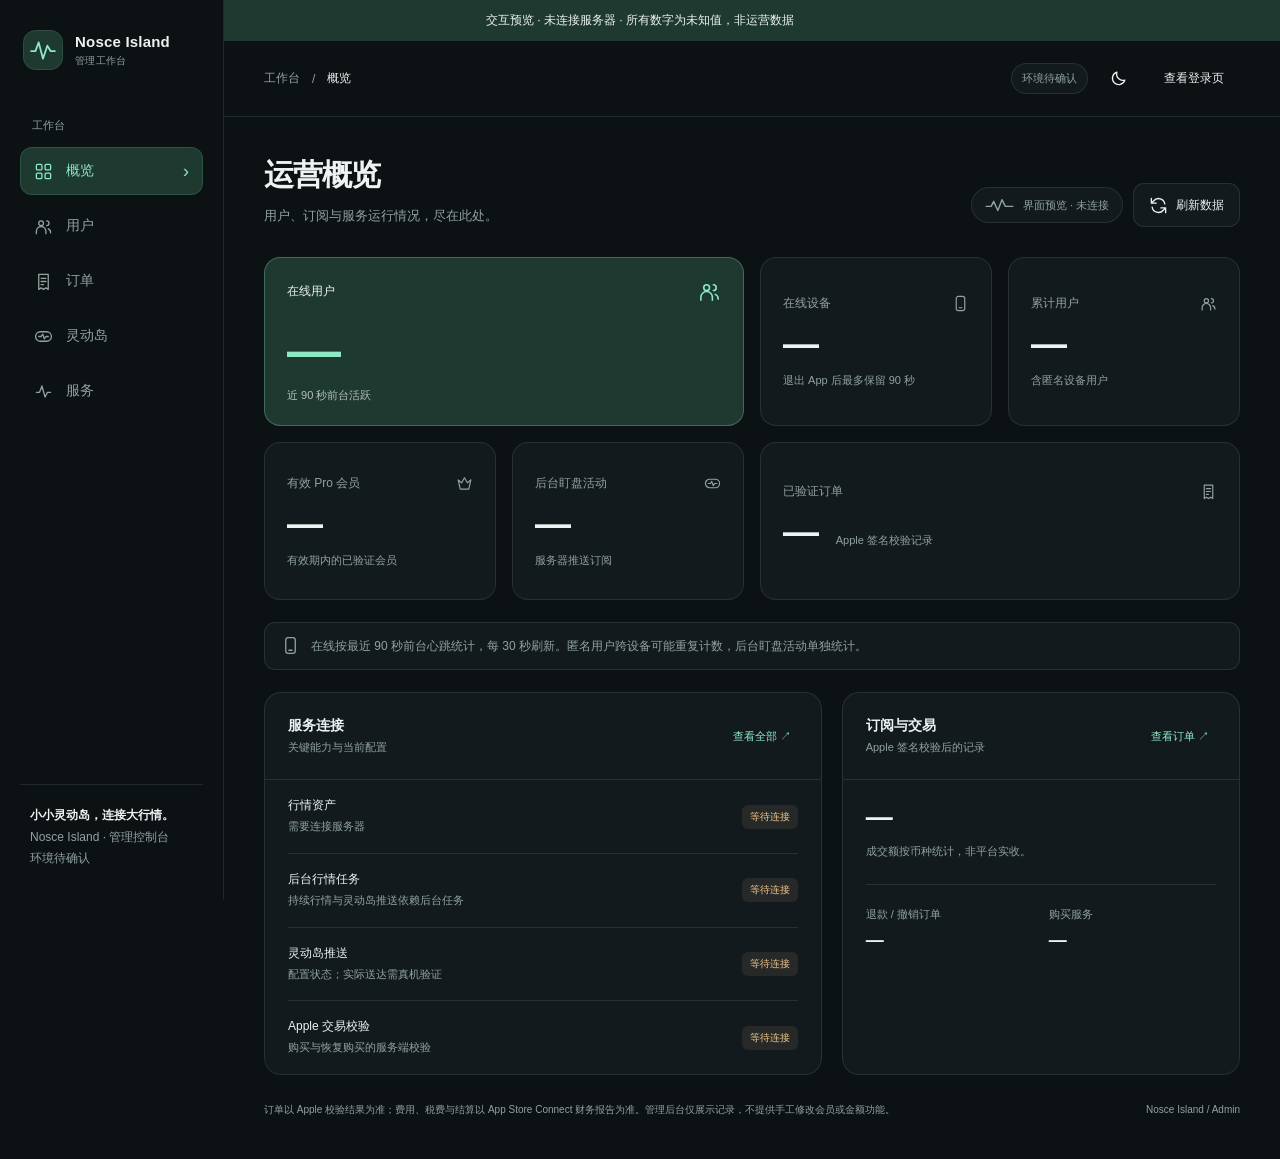
==== commit 516afad5: "Refine admin interaction, responsive hierarchy and accessible motion (0.6.3)" ====
--- a/Admin-Preview.html
+++ b/Admin-Preview.html
@@ -1,18 +1,36 @@
 <!doctype html>
 <html lang="zh-CN"><head><meta charset="utf-8"><meta name="viewport" content="width=device-width,initial-scale=1,viewport-fit=cover"><meta name="color-scheme" content="dark light"><title>Nosce Island · 管理控制台</title>
 <style>
-:root{color-scheme:dark;--bg:#0c1114;--surface:#131a1e;--raised:#192227;--line:#283238;--text:#edf3f1;--muted:#91a29f;--accent:#8de8c5;--tint:#1e3930;--red:#ffaaa5;--amber:#edc68a;--shadow:0 24px 80px #0006;--rail:224px;font:14px -apple-system,BlinkMacSystemFont,"Segoe UI","PingFang SC",sans-serif}html[data-theme=light]{color-scheme:light;--bg:#f3f5f2;--surface:#fff;--raised:#edf2ee;--line:#dce4dd;--text:#172a24;--muted:#62766c;--accent:#176b4a;--tint:#e1f2e8;--red:#b93636;--amber:#8b5e13;--shadow:0 24px 80px #203b2226}*{box-sizing:border-box}body{margin:0;background:var(--bg);color:var(--text);min-height:100dvh}button,input,select{font:inherit}button,a,input,select{-webkit-tap-highlight-color:transparent}button{cursor:pointer;color:inherit}button:disabled{cursor:default;opacity:.45}button:focus-visible,input:focus-visible,select:focus-visible,a:focus-visible{outline:2px solid var(--accent);outline-offset:4px}button{min-height:44px;border:1px solid var(--line);background:var(--surface);border-radius:11px;padding:10px 15px;transition:background .15s,border-color .15s}button:hover:not(:disabled){background:var(--raised);border-color:var(--muted)}button.primary{background:var(--accent);border-color:transparent;color:var(--bg);font-weight:650}button.primary:hover:not(:disabled){filter:brightness(.94);background:var(--accent)}button.ghost{border-color:transparent;background:transparent}.icon-button{width:44px;padding:11px;display:inline-grid;place-items:center;flex-shrink:0}.icon{width:19px;height:19px;stroke:currentColor;fill:none;stroke-width:1.65;stroke-linecap:round;stroke-linejoin:round;vertical-align:middle;flex-shrink:0}.brand{display:flex;align-items:center;gap:12px}.brand-mark{width:40px;height:40px;background:var(--tint);border:1px solid var(--line);border-radius:13px;color:var(--accent);display:grid;place-items:center}.brand-mark .icon{width:26px;height:26px}.brand strong{display:block;font-size:15px;letter-spacing:.2px}.eyebrow{font-size:10px;letter-spacing:2px;color:var(--muted);font-weight:600;text-transform:uppercase}.brand small{display:block;font-size:10px;margin-top:4px;color:var(--muted);letter-spacing:1.7px}.hidden{display:none!important}.rail{position:fixed;inset:0 auto 0 0;width:var(--rail);border-right:1px solid var(--line);background:var(--surface);padding:30px 20px;display:flex;flex-direction:column;z-index:25}.rail .brand{padding:0 3px}.nav-label{margin:48px 12px 14px;font-size:11px;color:var(--muted)}.nav{display:flex;flex-direction:column;gap:7px}.nav button{display:flex;align-items:center;gap:13px;text-align:left;border:0;background:transparent;color:var(--muted);font-weight:500;min-height:48px;padding:12px 14px}.nav button.active{background:var(--tint);color:var(--accent)}.nav .nav-arrow{margin-left:auto;font-size:18px;opacity:0}.nav button.active .nav-arrow{opacity:1}.rail-foot{margin-top:auto;padding:20px 10px 0;border-top:1px solid var(--line);color:var(--muted);font-size:12px;line-height:1.8}.rail-foot strong{display:block;color:var(--text);font-size:12px}.workspace{margin-left:var(--rail)}.topbar{position:sticky;top:0;height:76px;border-bottom:1px solid var(--line);background:var(--bg);z-index:20;padding:0 40px;display:flex;align-items:center;justify-content:space-between;gap:16px}.crumb{color:var(--muted);font-size:12px;display:flex;gap:12px;align-items:center}.crumb b{color:var(--text);font-weight:500}.top-actions{display:flex;align-items:center;gap:8px}.pill{font-size:11px;border:1px solid var(--line);background:var(--surface);border-radius:999px;padding:7px 10px;display:inline-flex;align-items:center;gap:7px;white-space:nowrap;color:var(--muted)}.dot{display:inline-block;width:6px;height:6px;border-radius:50%;background:var(--muted)}.dot.good{background:var(--accent)}.dot.warn{background:var(--amber)}.dot.bad{background:var(--red)}.avatar{width:30px;height:30px;border-radius:50%;background:var(--tint);color:var(--accent);display:grid;place-items:center;font-size:11px;font-weight:650}.logout{display:flex;align-items:center;gap:8px;font-size:12px}.content{max-width:1536px;margin:auto;padding:38px 40px 40px}.heading{display:flex;align-items:flex-end;justify-content:space-between;gap:20px;margin-bottom:28px}.heading h1{font-size:30px;letter-spacing:-1px;font-weight:620;margin:9px 0 9px}.heading p{margin:0;color:var(--muted);font-size:13px;line-height:1.7;max-width:650px}.actions{display:flex;align-items:center;gap:10px;flex-shrink:0}.refresh{display:flex;align-items:center;gap:8px;font-size:12px}.spin .icon{animation:spin 1s linear infinite}@keyframes spin{to{transform:rotate(360deg)}}.stats{display:grid;grid-template-columns:repeat(3,minmax(0,1fr));gap:15px;margin-bottom:22px}.metric{background:var(--surface);border:1px solid var(--line);border-radius:16px;padding:20px 22px;text-align:left;position:relative;min-height:146px;transition:transform .15s,border-color .15s}.metric:hover:not(:disabled){transform:translateY(-2px);border-color:var(--accent)}.metric:first-child{background:linear-gradient(125deg,var(--tint),var(--surface));border-color:color-mix(in srgb,var(--accent) 35%,var(--line))}.metric-top{display:flex;align-items:center;justify-content:space-between;color:var(--muted);font-size:12px}.metric-top .icon{width:17px;height:17px}.number{display:block;font-size:36px;font-weight:550;letter-spacing:-1.3px;margin:14px 0 9px;font-variant-numeric:tabular-nums;line-height:1}.metric:first-child .number{color:var(--accent)}.metric small{font-size:10px;color:var(--muted)}.metric small .dot{margin-right:5px}.section-grid{display:grid;grid-template-columns:minmax(0,1.4fr) minmax(0,1fr);gap:20px;margin-top:22px}.panel{background:var(--surface);border:1px solid var(--line);border-radius:17px;overflow:hidden}.panel-head{padding:21px 23px;border-bottom:1px solid var(--line);display:flex;justify-content:space-between;align-items:center;gap:10px}.panel-head h2{font-size:14px;font-weight:600;margin:0}.panel-head p{font-size:11px;color:var(--muted);margin:5px 0 0}.text-action{font-size:11px;color:var(--accent);min-height:36px;background:transparent;border:0;padding:7px}.health-list{padding:0 23px}.health-item{padding:17px 0;display:flex;justify-content:space-between;align-items:center;gap:15px;border-bottom:1px solid var(--line)}.health-item:last-child{border:0}.health-name{font-size:12px;font-weight:500}.health-note{font-size:11px;color:var(--muted);line-height:1.6;margin-top:4px}.badge{display:inline-flex;align-items:center;gap:6px;padding:5px 8px;border-radius:6px;background:var(--raised);font-size:10px;font-weight:500;color:var(--muted);white-space:nowrap}.badge.good{color:var(--accent);background:var(--tint)}.badge.warn{color:var(--amber);background:color-mix(in srgb,var(--amber) 9%,var(--surface))}.badge.bad{color:var(--red);background:color-mix(in srgb,var(--red) 9%,var(--surface))}.money{font-size:27px;letter-spacing:-.8px;font-weight:550;margin:22px 0 8px;font-variant-numeric:tabular-nums}.panel-body{padding:0 23px 23px}.body-note{font-size:11px;color:var(--muted);line-height:1.8;margin:0}.foot-metrics{display:grid;grid-template-columns:1fr 1fr;gap:16px;padding-top:20px;margin-top:22px;border-top:1px solid var(--line)}.foot-metrics small{font-size:11px;color:var(--muted)}.foot-metrics strong{display:block;font-size:18px;font-weight:550;margin-top:8px}.notice{display:flex;align-items:flex-start;gap:11px;border:1px solid var(--line);border-radius:11px;padding:13px 16px;margin-bottom:20px;color:var(--muted);font-size:12px;line-height:1.7;background:var(--surface)}.notice.error{border-color:color-mix(in srgb,var(--red) 40%,var(--line));color:var(--red)}.notice button{margin-left:auto;min-height:30px;padding:3px 8px;flex-shrink:0}.toolbar{display:flex;gap:12px;align-items:center;padding:18px 22px;border-bottom:1px solid var(--line);flex-wrap:wrap}.search-wrap{display:flex;align-items:center;gap:9px;flex:1;min-width:220px;max-width:460px;background:var(--bg);border:1px solid var(--line);border-radius:10px;padding:0 12px}.search-wrap .icon{color:var(--muted);width:17px}input,select{font-size:16px;background:var(--bg);color:var(--text);border:1px solid var(--line);border-radius:10px;min-height:44px;padding:10px 12px;min-width:0}input::placeholder{color:var(--muted);font-size:12px}.search-wrap input{border:0;background:transparent;width:100%;padding-left:0;outline-offset:0}.search-wrap:focus-within{border-color:var(--accent)}.clear{padding:0;width:26px;min-height:28px;background:transparent;border:0;color:var(--muted)}.filter-label{margin-left:auto;font-size:11px;color:var(--muted)}select{font-size:12px;max-width:170px}.table-wrap{overflow:auto;min-height:200px}table{border-collapse:collapse;width:100%;text-align:left;font-size:12px;white-space:nowrap}th{font-size:10px;letter-spacing:.3px;color:var(--muted);font-weight:500;background:var(--bg)}th,td{padding:17px 22px;border-bottom:1px solid var(--line)}tbody tr:hover{background:var(--raised)}tbody tr:last-child td{border-bottom:0}.id-link{font:11px ui-monospace,SFMono-Regular,monospace;color:var(--text);background:transparent;border:0;padding:6px 0;min-height:30px;border-radius:3px}.id-link:hover:not(:disabled){color:var(--accent);background:transparent;border-color:transparent}.code{font-family:ui-monospace,SFMono-Regular,monospace;font-size:11px}.secondary{display:block;font-size:10px;color:var(--muted);margin-top:5px}.pagination{display:flex;align-items:center;justify-content:space-between;padding:15px 22px;border-top:1px solid var(--line);gap:12px;color:var(--muted);font-size:11px}.pagination div{display:flex;gap:7px}.pagination button{font-size:11px;min-height:36px;padding:7px 12px}.empty{display:flex;flex-direction:column;align-items:center;text-align:center;padding:55px 24px;gap:10px}.empty-icon{width:50px;height:50px;background:var(--raised);border:1px solid var(--line);border-radius:16px;display:grid;place-items:center;color:var(--muted);margin-bottom:6px}.empty strong{font-size:14px;font-weight:550}.empty p{max-width:390px;font-size:12px;color:var(--muted);line-height:1.8;margin:0}.skeleton{height:14px;border-radius:4px;background:var(--raised);animation:pulse 1.5s ease-in-out infinite;margin:20px 22px;max-width:85%}@keyframes pulse{50%{opacity:.4}}.status-grid{display:grid;grid-template-columns:repeat(2,minmax(0,1fr));gap:16px}.status-grid .panel{padding:20px 22px;display:flex;justify-content:space-between;align-items:center;gap:12px}.status-grid h3{margin:0 0 7px;font-size:13px;font-weight:550}.status-grid p{margin:0;color:var(--muted);font-size:11px;line-height:1.7}.status-value{font-size:22px;font-variant-numeric:tabular-nums}.status-grid .panel:first-child{grid-column:1/-1;background:var(--tint)}footer{padding-top:26px;color:var(--muted);font-size:10px;line-height:1.8;display:flex;justify-content:space-between;gap:22px}footer p{margin:0;max-width:750px}.bottom-nav{display:none}.login-top{position:absolute;inset:28px 36px auto;display:flex;justify-content:space-between;align-items:center}.login{min-height:100dvh;display:grid;grid-template-columns:1fr 1fr;align-items:center;gap:8vw;max-width:1280px;margin:auto;padding:120px 60px 80px}.login-story .eyebrow{color:var(--accent)}.login-story h1{font-size:52px;font-weight:550;letter-spacing:-2px;line-height:1.25;margin:24px 0}.login-story p{color:var(--muted);max-width:380px;font-size:14px;line-height:1.9}.island-art{position:relative;border:1px solid var(--line);border-radius:24px;padding:35px;margin-top:35px;max-width:400px;background:linear-gradient(130deg,var(--tint),var(--surface));min-height:145px;display:flex;flex-direction:column;justify-content:center;gap:15px}.island-outline{height:45px;border:1px solid var(--accent);border-radius:99px;display:flex;align-items:center;justify-content:space-between;padding:0 20px;opacity:.7;color:var(--accent)}.art-bars{display:flex;gap:4px;align-items:center}.art-bars i{width:3px;border-radius:3px;height:15px;background:var(--accent)}.art-bars i:nth-child(2){height:25px}.art-bars i:nth-child(3){height:9px}.art-caption{font-size:10px;color:var(--muted);letter-spacing:1px}.login-card{padding:36px;border:1px solid var(--line);border-radius:22px;background:var(--surface);box-shadow:var(--shadow)}.login-card h2{font-size:27px;letter-spacing:-.7px;font-weight:600;margin:8px 0 10px}.login-card .intro{color:var(--muted);line-height:1.7;font-size:12px;margin:0 0 24px}.login-card label{display:block;font-size:12px;margin-bottom:9px}.login-card input{width:100%;margin-bottom:21px;min-height:48px}.password-wrap{position:relative}.password-wrap input{padding-right:70px}.password-toggle{position:absolute;right:5px;top:3px;background:transparent;border:0;font-size:11px;color:var(--muted);padding:8px 12px}.login-card .primary{width:100%;min-height:49px}.config-note{font-size:11px;color:var(--muted);line-height:1.8;margin:0 0 22px}.login-error{color:var(--red);font-size:12px;line-height:1.7;min-height:20px}.login-help{font-size:11px;color:var(--muted);line-height:1.8;border-top:1px solid var(--line);margin-top:18px;padding-top:18px}.login-help summary{cursor:pointer;min-height:30px}.login-help p{margin:4px 0}.login-safe{display:flex;align-items:center;gap:7px;font-size:10px;color:var(--muted);justify-content:center;margin-top:20px}.login-safe .icon{width:13px;height:13px}dialog{margin:0 0 0 auto;max-height:100dvh;height:100dvh;max-width:520px;width:min(520px,100%);border:0;border-left:1px solid var(--line);padding:0;background:var(--surface);color:var(--text);box-shadow:var(--shadow)}dialog::backdrop{background:#0008;backdrop-filter:blur(3px)}.drawer-head{padding:24px;display:flex;align-items:center;justify-content:space-between;border-bottom:1px solid var(--line);position:sticky;top:0;background:var(--surface)}.drawer-head h2{font-size:18px;margin:0}.drawer-body{padding:10px 24px 30px}.detail-row{padding:18px 0;border-bottom:1px solid var(--line)}.detail-row dt{color:var(--muted);font-size:11px;margin-bottom:8px}.detail-row dd{margin:0;display:flex;align-items:center;justify-content:space-between;gap:12px;font-size:13px;line-height:1.7;overflow-wrap:anywhere}.copy{min-height:32px;padding:5px 9px;font-size:10px;flex-shrink:0}.toast{position:fixed;bottom:25px;left:calc(50% + 90px);transform:translateX(-50%);z-index:100;padding:12px 20px;border-radius:12px;background:var(--text);color:var(--bg);font-size:12px;box-shadow:var(--shadow);max-width:90vw;text-align:center}.preview-banner{padding:12px 20px;background:var(--tint);color:var(--accent);text-align:center;font-size:12px;position:relative;z-index:30}
+:root{color-scheme:dark;--bg:#0c1114;--surface:#131a1e;--raised:#192227;--line:#283238;--text:#edf3f1;--muted:#91a29f;--accent:#8de8c5;--tint:#1e3930;--red:#ffaaa5;--amber:#edc68a;--shadow:0 24px 80px #0006;--rail:224px;font:14px -apple-system,BlinkMacSystemFont,"Segoe UI","PingFang SC",sans-serif}html[data-theme=light]{color-scheme:light;--bg:#f3f5f2;--surface:#fff;--raised:#edf2ee;--line:#dce4dd;--text:#172a24;--muted:#62766c;--accent:#176b4a;--tint:#e1f2e8;--red:#b93636;--amber:#8b5e13;--shadow:0 24px 80px #203b2226}*{box-sizing:border-box}body{margin:0;background:var(--bg);color:var(--text);min-height:100dvh}button,input,select{font:inherit}button,a,input,select{-webkit-tap-highlight-color:transparent}button{cursor:pointer;color:inherit}button:disabled{cursor:default;opacity:.45}button:focus-visible,input:focus-visible,select:focus-visible,a:focus-visible{outline:2px solid var(--accent);outline-offset:4px}button{min-height:44px;border:1px solid var(--line);background:var(--surface);border-radius:11px;padding:10px 15px;transition:background .15s,border-color .15s}button:hover:not(:disabled){background:var(--raised);border-color:var(--muted)}button.primary{background:var(--accent);border-color:transparent;color:var(--bg);font-weight:650}button.primary:hover:not(:disabled){filter:brightness(.94);background:var(--accent)}button.ghost{border-color:transparent;background:transparent}.icon-button{width:44px;padding:11px;display:inline-grid;place-items:center;flex-shrink:0}.icon{width:19px;height:19px;stroke:currentColor;fill:none;stroke-width:1.65;stroke-linecap:round;stroke-linejoin:round;vertical-align:middle;flex-shrink:0}.brand{display:flex;align-items:center;gap:12px}.brand-mark{width:40px;height:40px;background:var(--tint);border:1px solid var(--line);border-radius:13px;color:var(--accent);display:grid;place-items:center}.brand-mark .icon{width:26px;height:26px}.brand strong{display:block;font-size:15px;letter-spacing:.2px}.eyebrow{font-size:10px;letter-spacing:2px;color:var(--muted);font-weight:600;text-transform:uppercase}.brand small{display:block;font-size:10px;margin-top:4px;color:var(--muted);letter-spacing:.3px}.hidden{display:none!important}.rail{position:fixed;inset:0 auto 0 0;width:var(--rail);border-right:1px solid var(--line);background:var(--surface);padding:30px 20px;display:flex;flex-direction:column;z-index:25}.rail .brand{padding:0 3px}.nav-label{margin:48px 12px 14px;font-size:11px;color:var(--muted)}.nav{display:flex;flex-direction:column;gap:7px}.nav button{display:flex;align-items:center;gap:13px;text-align:left;border:0;background:transparent;color:var(--muted);font-weight:500;min-height:48px;padding:12px 14px}.nav button.active{background:var(--tint);color:var(--accent)}.nav .nav-arrow{margin-left:auto;font-size:18px;opacity:0}.nav button.active .nav-arrow{opacity:1}.rail-foot{margin-top:auto;padding:20px 10px 0;border-top:1px solid var(--line);color:var(--muted);font-size:12px;line-height:1.8}.rail-foot strong{display:block;color:var(--text);font-size:12px}.workspace{margin-left:var(--rail)}.topbar{position:sticky;top:0;height:76px;border-bottom:1px solid var(--line);background:var(--bg);z-index:20;padding:0 40px;display:flex;align-items:center;justify-content:space-between;gap:16px}.crumb{color:var(--muted);font-size:12px;display:flex;gap:12px;align-items:center}.crumb b{color:var(--text);font-weight:500}.top-actions{display:flex;align-items:center;gap:8px}.pill{font-size:11px;border:1px solid var(--line);background:var(--surface);border-radius:999px;padding:7px 10px;display:inline-flex;align-items:center;gap:7px;white-space:nowrap;color:var(--muted)}.dot{display:inline-block;width:6px;height:6px;border-radius:50%;background:var(--muted)}.dot.good{background:var(--accent)}.dot.warn{background:var(--amber)}.dot.bad{background:var(--red)}.avatar{width:30px;height:30px;border-radius:50%;background:var(--tint);color:var(--accent);display:grid;place-items:center;font-size:11px;font-weight:650}.logout{display:flex;align-items:center;gap:8px;font-size:12px}.content{max-width:1536px;margin:auto;padding:38px 40px 40px}.heading{display:flex;align-items:flex-end;justify-content:space-between;gap:20px;margin-bottom:28px}.heading h1{font-size:30px;letter-spacing:-1px;font-weight:620;margin:9px 0 9px}.heading p{margin:0;color:var(--muted);font-size:13px;line-height:1.7;max-width:650px}.actions{display:flex;align-items:center;gap:10px;flex-shrink:0}.refresh{display:flex;align-items:center;gap:8px;font-size:12px}.spin .icon{animation:spin 1s linear infinite}@keyframes spin{to{transform:rotate(360deg)}}.stats{display:grid;grid-template-columns:repeat(3,minmax(0,1fr));gap:15px;margin-bottom:22px}.metric{background:var(--surface);border:1px solid var(--line);border-radius:16px;padding:20px 22px;text-align:left;position:relative;min-height:146px;transition:transform .15s,border-color .15s}.metric:hover:not(:disabled){transform:translateY(-2px);border-color:var(--accent)}.metric:first-child{background:linear-gradient(125deg,var(--tint),var(--surface));border-color:color-mix(in srgb,var(--accent) 35%,var(--line))}.metric-top{display:flex;align-items:center;justify-content:space-between;color:var(--muted);font-size:12px}.metric-top .icon{width:17px;height:17px}.number{display:block;font-size:36px;font-weight:550;letter-spacing:-1.3px;margin:14px 0 9px;font-variant-numeric:tabular-nums;line-height:1}.metric:first-child .number{color:var(--accent)}.metric small{font-size:10px;color:var(--muted)}.metric small .dot{margin-right:5px}.section-grid{display:grid;grid-template-columns:minmax(0,1.4fr) minmax(0,1fr);gap:20px;margin-top:22px}.panel{background:var(--surface);border:1px solid var(--line);border-radius:17px;overflow:hidden}.panel-head{padding:21px 23px;border-bottom:1px solid var(--line);display:flex;justify-content:space-between;align-items:center;gap:10px}.panel-head h2{font-size:14px;font-weight:600;margin:0}.panel-head p{font-size:11px;color:var(--muted);margin:5px 0 0}.text-action{font-size:11px;color:var(--accent);min-height:36px;background:transparent;border:0;padding:7px}.health-list{padding:0 23px}.health-item{padding:17px 0;display:flex;justify-content:space-between;align-items:center;gap:15px;border-bottom:1px solid var(--line)}.health-item:last-child{border:0}.health-name{font-size:12px;font-weight:500}.health-note{font-size:11px;color:var(--muted);line-height:1.6;margin-top:4px}.badge{display:inline-flex;align-items:center;gap:6px;padding:5px 8px;border-radius:6px;background:var(--raised);font-size:10px;font-weight:500;color:var(--muted);white-space:nowrap}.badge.good{color:var(--accent);background:var(--tint)}.badge.warn{color:var(--amber);background:color-mix(in srgb,var(--amber) 9%,var(--surface))}.badge.bad{color:var(--red);background:color-mix(in srgb,var(--red) 9%,var(--surface))}.money{font-size:27px;letter-spacing:-.8px;font-weight:550;margin:22px 0 8px;font-variant-numeric:tabular-nums}.panel-body{padding:0 23px 23px}.body-note{font-size:11px;color:var(--muted);line-height:1.8;margin:0}.foot-metrics{display:grid;grid-template-columns:1fr 1fr;gap:16px;padding-top:20px;margin-top:22px;border-top:1px solid var(--line)}.foot-metrics small{font-size:11px;color:var(--muted)}.foot-metrics strong{display:block;font-size:18px;font-weight:550;margin-top:8px}.notice{display:flex;align-items:flex-start;gap:11px;border:1px solid var(--line);border-radius:11px;padding:13px 16px;margin-bottom:20px;color:var(--muted);font-size:12px;line-height:1.7;background:var(--surface)}.notice.error{border-color:color-mix(in srgb,var(--red) 40%,var(--line));color:var(--red)}.notice button{margin-left:auto;min-height:30px;padding:3px 8px;flex-shrink:0}.toolbar{display:flex;gap:12px;align-items:center;padding:18px 22px;border-bottom:1px solid var(--line);flex-wrap:wrap}.search-wrap{display:flex;align-items:center;gap:9px;flex:1;min-width:220px;max-width:460px;background:var(--bg);border:1px solid var(--line);border-radius:10px;padding:0 12px}.search-wrap .icon{color:var(--muted);width:17px}input,select{font-size:16px;background:var(--bg);color:var(--text);border:1px solid var(--line);border-radius:10px;min-height:44px;padding:10px 12px;min-width:0}input::placeholder{color:var(--muted);font-size:12px}.search-wrap input{border:0;background:transparent;width:100%;padding-left:0;outline-offset:0}.search-wrap:focus-within{border-color:var(--accent)}.clear{padding:0;width:26px;min-height:28px;background:transparent;border:0;color:var(--muted)}.filter-label{margin-left:auto;font-size:11px;color:var(--muted)}select{font-size:12px;max-width:170px}.table-wrap{overflow:auto;min-height:200px}table{border-collapse:collapse;width:100%;text-align:left;font-size:12px;white-space:nowrap}th{font-size:10px;letter-spacing:.3px;color:var(--muted);font-weight:500;background:var(--bg)}th,td{padding:17px 22px;border-bottom:1px solid var(--line)}tbody tr:hover{background:var(--raised)}tbody tr:last-child td{border-bottom:0}.id-link{font:11px ui-monospace,SFMono-Regular,monospace;color:var(--text);background:transparent;border:0;padding:6px 0;min-height:30px;border-radius:3px}.id-link:hover:not(:disabled){color:var(--accent);background:transparent;border-color:transparent}.code{font-family:ui-monospace,SFMono-Regular,monospace;font-size:11px}.secondary{display:block;font-size:10px;color:var(--muted);margin-top:5px}.pagination{display:flex;align-items:center;justify-content:space-between;padding:15px 22px;border-top:1px solid var(--line);gap:12px;color:var(--muted);font-size:11px}.pagination div{display:flex;gap:7px}.pagination button{font-size:11px;min-height:36px;padding:7px 12px}.empty{display:flex;flex-direction:column;align-items:center;text-align:center;padding:55px 24px;gap:10px}.empty-icon{width:50px;height:50px;background:var(--raised);border:1px solid var(--line);border-radius:16px;display:grid;place-items:center;color:var(--muted);margin-bottom:6px}.empty strong{font-size:14px;font-weight:550}.empty p{max-width:390px;font-size:12px;color:var(--muted);line-height:1.8;margin:0}.skeleton{height:14px;border-radius:4px;background:var(--raised);animation:pulse 1.5s ease-in-out infinite;margin:20px 22px;max-width:85%}@keyframes pulse{50%{opacity:.4}}.status-grid{display:grid;grid-template-columns:repeat(2,minmax(0,1fr));gap:16px}.status-grid .panel{padding:20px 22px;display:flex;justify-content:space-between;align-items:center;gap:12px}.status-grid h3{margin:0 0 7px;font-size:13px;font-weight:550}.status-grid p{margin:0;color:var(--muted);font-size:11px;line-height:1.7}.status-value{font-size:22px;font-variant-numeric:tabular-nums}.status-grid .panel:first-child{grid-column:1/-1;background:var(--tint)}footer{padding-top:26px;color:var(--muted);font-size:10px;line-height:1.8;display:flex;justify-content:space-between;gap:22px}footer p{margin:0;max-width:750px}.bottom-nav{display:none}.login-top{position:absolute;inset:28px 36px auto;display:flex;justify-content:space-between;align-items:center}.login{min-height:100dvh;display:grid;grid-template-columns:1fr 1fr;align-items:center;gap:8vw;max-width:1280px;margin:auto;padding:120px 60px 80px}.login-story .eyebrow{color:var(--accent)}.login-story h1{font-size:52px;font-weight:550;letter-spacing:-2px;line-height:1.25;margin:24px 0}.login-story p{color:var(--muted);max-width:380px;font-size:14px;line-height:1.9}.island-art{position:relative;border:1px solid var(--line);border-radius:24px;padding:35px;margin-top:35px;max-width:400px;background:linear-gradient(130deg,var(--tint),var(--surface));min-height:145px;display:flex;flex-direction:column;justify-content:center;gap:15px}.island-outline{height:45px;border:1px solid var(--accent);border-radius:99px;display:flex;align-items:center;justify-content:space-between;padding:0 20px;opacity:.7;color:var(--accent)}.art-bars{display:flex;gap:4px;align-items:center}.art-bars i{width:3px;border-radius:3px;height:15px;background:var(--accent)}.art-bars i:nth-child(2){height:25px}.art-bars i:nth-child(3){height:9px}.art-caption{font-size:10px;color:var(--muted);letter-spacing:1px}.login-card{padding:36px;border:1px solid var(--line);border-radius:22px;background:var(--surface);box-shadow:var(--shadow)}.login-card h2{font-size:27px;letter-spacing:-.7px;font-weight:600;margin:8px 0 10px}.login-card .intro{color:var(--muted);line-height:1.7;font-size:12px;margin:0 0 24px}.login-card label{display:block;font-size:12px;margin-bottom:9px}.login-card input{width:100%;margin-bottom:21px;min-height:48px}.password-wrap{position:relative}.password-wrap input{padding-right:70px}.password-toggle{position:absolute;right:5px;top:3px;background:transparent;border:0;font-size:11px;color:var(--muted);padding:8px 12px}.login-card .primary{width:100%;min-height:49px}.config-note{font-size:11px;color:var(--muted);line-height:1.8;margin:0 0 22px}.login-error{color:var(--red);font-size:12px;line-height:1.7;min-height:20px}.login-help{font-size:11px;color:var(--muted);line-height:1.8;border-top:1px solid var(--line);margin-top:18px;padding-top:18px}.login-help summary{cursor:pointer;min-height:30px}.login-help p{margin:4px 0}.login-safe{display:flex;align-items:center;gap:7px;font-size:10px;color:var(--muted);justify-content:center;margin-top:20px}.login-safe .icon{width:13px;height:13px}dialog{margin:0 0 0 auto;max-height:100dvh;height:100dvh;max-width:520px;width:min(520px,100%);border:0;border-left:1px solid var(--line);padding:0;background:var(--surface);color:var(--text);box-shadow:var(--shadow)}dialog::backdrop{background:#0008;backdrop-filter:blur(3px)}.drawer-head{padding:24px;display:flex;align-items:center;justify-content:space-between;border-bottom:1px solid var(--line);position:sticky;top:0;background:var(--surface)}.drawer-head h2{font-size:18px;margin:0}.drawer-body{padding:10px 24px 30px}.detail-row{padding:18px 0;border-bottom:1px solid var(--line)}.detail-row dt{color:var(--muted);font-size:11px;margin-bottom:8px}.detail-row dd{margin:0;display:flex;align-items:center;justify-content:space-between;gap:12px;font-size:13px;line-height:1.7;overflow-wrap:anywhere}.copy{min-height:32px;padding:5px 9px;font-size:10px;flex-shrink:0}.toast{position:fixed;bottom:25px;left:calc(50% + 90px);transform:translateX(-50%);z-index:100;padding:12px 20px;border-radius:12px;background:var(--text);color:var(--bg);font-size:12px;box-shadow:var(--shadow);max-width:90vw;text-align:center}.preview-banner{padding:12px 20px;background:var(--tint);color:var(--accent);text-align:center;font-size:12px;position:relative;z-index:30}
 @media(min-width:1600px){.stats{grid-template-columns:repeat(6,minmax(0,1fr))}.metric{padding:20px 17px}.number{font-size:33px}}
 @media(max-width:1100px){:root{--rail:190px}.rail{padding:25px 14px}.rail .brand{gap:8px}.brand strong{font-size:13px}.content{padding:30px 25px}.topbar{padding:0 25px}.section-grid{grid-template-columns:1fr}.login{gap:5vw;padding:110px 35px 60px}.login-story h1{font-size:43px}.login-card{padding:28px}.metric{padding:18px}.heading{align-items:flex-start}.heading .actions .pill{display:none}}
 @media(max-width:740px){.rail{display:none}.workspace{margin-left:0}.topbar{height:62px;padding:0 20px}.crumb>span{display:none}.top-actions>.pill{display:none}.logout{padding:6px 8px;font-size:11px;gap:5px}.logout .avatar{display:none}.content{padding:26px 18px calc(104px + env(safe-area-inset-bottom))}.heading{gap:8px;margin-bottom:22px}.heading h1{font-size:27px;margin-top:7px}.heading p{font-size:12px;max-width:270px}.heading .eyebrow{font-size:9px}.heading .actions{padding-top:20px}.refresh{font-size:0;width:42px;padding:11px}.refresh .icon{width:18px;height:18px}.stats{grid-template-columns:repeat(2,minmax(0,1fr));gap:10px;margin-bottom:18px}.metric{min-height:136px;padding:17px 15px}.number{font-size:32px;margin:15px 0 10px}.metric-top{font-size:11px}.metric small{font-size:9px}.metric-top .icon{width:15px;height:15px}.section-grid{gap:16px;margin-top:16px}.panel-head{padding:18px}.health-list{padding:0 18px}.panel-body{padding:0 18px 20px}.health-item{padding:16px 0}.toolbar{padding:15px;gap:10px}.search-wrap{min-width:100%;max-width:none}.filter-label{margin-left:0}.toolbar select{margin-left:auto}.table-wrap{overflow:visible;padding:0 14px}table,tbody{display:block;white-space:normal}thead{display:none}tbody tr{display:block;border-bottom:1px solid var(--line);padding:13px 0}tbody tr:hover{background:transparent}td{display:flex;justify-content:space-between;gap:16px;padding:9px 0;border:0;font-size:12px;overflow-wrap:anywhere;text-align:right;align-items:center}td::before{content:attr(data-label);font-size:11px;flex-shrink:0;min-width:65px;text-align:left;color:var(--muted)}td:first-child{padding-bottom:13px;font-weight:600}.id-link{font-size:12px}.secondary{display:none}.pagination{padding:16px 14px}.pagination button{padding:7px 10px}.bottom-nav{display:flex;position:fixed;bottom:0;left:0;right:0;background:var(--surface);border-top:1px solid var(--line);padding:8px 8px calc(8px + env(safe-area-inset-bottom));z-index:25;justify-content:space-around;gap:3px}.bottom-nav button{display:flex;flex:1;flex-direction:column;align-items:center;gap:6px;padding:6px 2px;font-size:9px;color:var(--muted);border:0;background:transparent;border-radius:10px;min-height:52px}.bottom-nav button .icon{width:19px;height:19px}.bottom-nav button.active{color:var(--accent);background:var(--tint)}footer{flex-direction:column;gap:12px;font-size:9px}.status-grid{grid-template-columns:1fr;gap:12px}.status-grid .panel{padding:18px}.status-grid .panel:first-child{grid-column:auto}.notice{font-size:11px;padding:12px;gap:8px}.login-top{inset:20px 20px auto}.login{display:block;padding:118px 20px 35px;max-width:460px;min-height:100dvh}.login-story{display:none}.login-card{padding:25px 22px;box-shadow:none}.login-card h2{font-size:28px}.login-card .intro{margin-bottom:25px}.login-help{margin-top:12px}.toast{left:50%;bottom:calc(88px + env(safe-area-inset-bottom))}.drawer-head{padding:20px}.drawer-body{padding:8px 20px 35px}.empty{padding:42px 18px}}
 @media(prefers-reduced-motion:reduce){*,*::before,*::after{animation:none!important;transition:none!important;scroll-behavior:auto!important}}
-</style></head><body><div class="preview-banner">交互预览 · 未连接服务器 · 所有数字为未知值，非运营数据</div>
+
+/* Motion contract: tactile 120ms, navigation 220ms, drawer 280ms. No idle loops. */
+:root{--motion-fast:120ms;--motion-view:220ms;--motion-drawer:280ms;--ease-arrive:cubic-bezier(.16,1,.3,1);--line:rgba(177,206,195,.12)}
+html[data-theme=light]{--line:rgba(42,75,57,.13)}
+html{-webkit-font-smoothing:antialiased}::selection{background:var(--accent);color:var(--bg)}input{caret-color:var(--accent)}h1,h2{text-wrap:balance}
+.rail{background:var(--bg)}.nav{position:relative;isolation:isolate}.nav button,.bottom-nav button{position:relative;z-index:1}.nav button.active,.bottom-nav button.active{background:transparent}.nav-indicator{position:absolute;left:0;top:0;pointer-events:none;z-index:0;border-radius:12px;background:var(--tint);border:1px solid color-mix(in srgb,var(--accent) 14%,transparent);transition:transform var(--motion-view) var(--ease-arrive);opacity:0}.nav-indicator.ready{opacity:1}
+button{position:relative;transition:transform var(--motion-fast) var(--ease-arrive),background var(--motion-fast),border-color var(--motion-fast),color var(--motion-fast)}button:active:not(:disabled){transform:scale(.975)}.metric:active:not(:disabled){transform:scale(.985)}.metric{overflow:hidden;transition:transform 180ms var(--ease-arrive),border-color 180ms,background 180ms}.press-echo{position:absolute;width:72px;height:72px;border-radius:50%;background:var(--accent);opacity:0;pointer-events:none;z-index:0}.metric>*:not(.press-echo){position:relative;z-index:1}
+.heading #pageEyebrow{display:none}.heading h1{margin-top:0;letter-spacing:-.035em}.heading p{max-width:60ch}.heading{margin-bottom:30px}.login-card>.eyebrow,.login-story>.eyebrow,.drawer-head .eyebrow{display:none}.login-story h1{letter-spacing:-.035em}.login-story .island-art{background:var(--surface)}
+.stats{grid-template-columns:repeat(4,minmax(0,1fr));gap:16px}.metric{min-height:158px;padding:22px}.metric:first-child,.metric:last-child{grid-column:span 2}.metric:first-child{background:var(--tint);border-color:color-mix(in srgb,var(--accent) 20%,var(--line))}.metric:first-child .number{font-size:54px;letter-spacing:-.035em;line-height:1;margin-top:20px}.metric:first-child .metric-top{color:var(--text)}.metric:first-child .metric-top .icon{width:23px;height:23px;color:var(--accent)}.metric:first-child small{color:var(--text);opacity:.72}.metric:last-child .number{display:inline-block;margin-right:18px}.metric .number{transition:color 180ms}.metric small{font-size:11px}.number.changed{animation:metric-confirm 420ms var(--ease-arrive)}@keyframes metric-confirm{0%{opacity:.45;transform:translateY(5px)}100%{opacity:1;transform:translateY(0)}}
+.sync-signal{width:29px;height:15px;color:var(--muted);flex-shrink:0}.sync-signal path{stroke-dasharray:1;stroke-dashoffset:0}.syncing .sync-signal{color:var(--accent)}.syncing .sync-signal path{animation:signal-flow 1s ease-in-out infinite}.sync-confirm .sync-signal{color:var(--accent)}.sync-confirm .sync-signal path{animation:signal-confirm 420ms var(--ease-arrive)}@keyframes signal-flow{0%,100%{stroke-dashoffset:.8;opacity:.35}50%{stroke-dashoffset:0;opacity:1}}@keyframes signal-confirm{from{stroke-dashoffset:1;opacity:.4}to{stroke-dashoffset:0;opacity:1}}
+#syncState{min-height:36px;border-radius:99px;gap:9px;padding:8px 13px}#syncState .dot{display:none}.sync-track{position:absolute;bottom:-1px;left:0;right:0;height:2px;overflow:hidden;pointer-events:none;opacity:0;transition:opacity 150ms}.sync-track span{display:block;height:100%;background:var(--accent);transform:scaleX(0);transform-origin:left}.topbar.syncing .sync-track{opacity:1}.topbar.syncing .sync-track span{animation:sync-progress 1s ease-in-out infinite}@keyframes sync-progress{0%{transform:translateX(-45%) scaleX(.3)}100%{transform:translateX(105%) scaleX(.65)}}
+.search-wrap{transition:border-color 150ms,box-shadow 150ms}.search-wrap:focus-within{box-shadow:0 0 0 3px color-mix(in srgb,var(--accent) 10%,transparent)}.search-wrap .icon{transition:color 150ms}.search-wrap:focus-within .icon{color:var(--accent)}.skeleton{position:relative;overflow:hidden;animation:none}.skeleton::after{content:'';position:absolute;inset:0;background:linear-gradient(90deg,transparent,color-mix(in srgb,var(--muted) 15%,transparent),transparent);animation:skeleton-sweep 1.4s ease-in-out infinite}@keyframes skeleton-sweep{from{transform:translateX(-100%)}to{transform:translateX(100%)}}
+#detail{overflow-x:hidden}#detail[open]::backdrop{animation:backdrop-arrive 220ms ease-out;backdrop-filter:none}#detail.closing::backdrop{animation:backdrop-leave 150ms ease-out both}.drawer-head h2{font-size:20px;letter-spacing:-.02em}.detail-row{padding:20px 0}.detail-row dd{font-variant-numeric:tabular-nums}.copy{min-height:40px}.copy.copied{color:var(--accent);background:var(--tint);border-color:transparent}.text-action{min-height:44px}.pagination button{min-height:40px}.clear{min-height:36px;width:32px}.toast{border-radius:99px;padding:13px 22px;display:flex;align-items:center;justify-content:center;gap:10px}.toast.hidden{display:none}.toast .icon{width:16px;height:16px}.empty-icon{color:var(--accent);background:var(--tint);border-color:transparent}.empty{padding:48px 24px}.body-note{line-height:1.9}@keyframes backdrop-arrive{from{background:#0000}to{background:#0008}}@keyframes backdrop-leave{from{background:#0008}to{background:#0000}}
+@media(hover:hover) and (pointer:fine){.nav button:hover,.bottom-nav button:hover{color:var(--text)}.nav button:hover .icon{transform:translateX(2px)}.nav .icon{transition:transform 180ms var(--ease-arrive),color 180ms}.id-link:hover{text-decoration:underline;text-underline-offset:5px}.metric:hover:not(:disabled){transform:translateY(-3px)}}
+@media(max-width:1100px){.stats{grid-template-columns:repeat(3,minmax(0,1fr))}.metric:first-child,.metric:last-child{grid-column:auto}.metric:first-child .number{font-size:40px}}
+@media(max-width:740px){.heading{margin-bottom:24px}.heading .actions{padding-top:0}.stats{grid-template-columns:repeat(2,minmax(0,1fr));gap:12px}.metric:first-child,.metric:last-child{grid-column:span 2}.metric{min-height:138px;padding:18px}.metric:first-child{min-height:162px}.metric:first-child .number{font-size:48px}.metric:last-child{min-height:116px}.metric:last-child .number{display:block;margin-right:0}.metric small{font-size:11px}.bottom-nav{isolation:isolate}.bottom-nav button{font-size:10px}.bottom-nav .nav-indicator{border-radius:14px}.sync-track{bottom:0}.panel-head p{font-size:12px}.health-name{font-size:13px}.health-note{font-size:12px}.heading p{font-size:13px}.login-story .island-art{display:none}}
+@media(prefers-reduced-motion:reduce){.nav-indicator,button,.metric,.search-wrap{transition:none!important}.metric:hover:not(:disabled){transform:none}.number.changed,.syncing .sync-signal path,.sync-confirm .sync-signal path,.topbar.syncing .sync-track span,.skeleton::after{animation:none!important}.topbar.syncing .sync-track span{transform:scaleX(.6)}.syncing .sync-signal path{stroke-dashoffset:0;opacity:.7}.skeleton::after{background:color-mix(in srgb,var(--muted) 5%,transparent)}}
+
+</style></head><body><div style="padding:12px 20px;text-align:center;background:var(--tint);font-size:12px">交互预览 · 未连接服务器 · 所有数字为未知值，非运营数据</div>
 <svg style="display:none" aria-hidden="true"><defs>
 <symbol id="i-wave" viewBox="0 0 24 24"><path d="M1 13h4l3-8 4 15 4-12 3 5h4"/></symbol><symbol id="i-grid" viewBox="0 0 24 24"><rect x="3" y="3" width="7" height="7" rx="1.5"/><rect x="14" y="3" width="7" height="7" rx="1.5"/><rect x="3" y="14" width="7" height="7" rx="1.5"/><rect x="14" y="14" width="7" height="7" rx="1.5"/></symbol><symbol id="i-users" viewBox="0 0 24 24"><circle cx="9" cy="8" r="3"/><path d="M3 21v-3a6 6 0 0 1 12 0v3M16 5a3 3 0 0 1 0 6M18 15a5 5 0 0 1 3 5"/></symbol><symbol id="i-orders" viewBox="0 0 24 24"><path d="M6 3h12v19l-3-2-3 2-3-2-3 2zM9 8h6M9 12h6M9 16h3"/></symbol><symbol id="i-island" viewBox="0 0 24 24"><rect x="2" y="6" width="20" height="12" rx="6"/><path d="M6 12h3l2-3 2 6 2-3h3"/></symbol><symbol id="i-status" viewBox="0 0 24 24"><path d="M3 13h4l3-8 4 14 3-6h4"/></symbol><symbol id="i-refresh" viewBox="0 0 24 24"><path d="M20 10a8 8 0 0 0-14-4L3 9m0-6v6h6M4 14a8 8 0 0 0 14 4l3-3m0 6v-6h-6"/></symbol><symbol id="i-search" viewBox="0 0 24 24"><circle cx="10" cy="10" r="6"/><path d="m15 15 6 6"/></symbol><symbol id="i-theme" viewBox="0 0 24 24"><path d="M20 14A8 8 0 0 1 10 4 8 8 0 1 0 20 14z"/></symbol><symbol id="i-shield" viewBox="0 0 24 24"><path d="m12 3 8 3v6c0 5-8 9-8 9s-8-4-8-9V6zM8 12l3 3 5-6"/></symbol><symbol id="i-arrow" viewBox="0 0 24 24"><path d="M5 12h14m-5-5 5 5-5 5"/></symbol><symbol id="i-close" viewBox="0 0 24 24"><path d="m6 6 12 12M18 6 6 18"/></symbol><symbol id="i-device" viewBox="0 0 24 24"><rect x="6" y="2" width="12" height="20" rx="3"/><path d="M10 18h4"/></symbol><symbol id="i-crown" viewBox="0 0 24 24"><path d="m3 7 5 4 4-7 4 7 5-4-3 13H6z"/></symbol><symbol id="i-exit" viewBox="0 0 24 24"><path d="M10 4H4v16h6M9 12h12m-4-4 4 4-4 4"/></symbol></defs></svg>
-<div id="loginShell"><div class="login-top"><div class="brand"><div class="brand-mark"><svg class="icon"><use href="#i-wave"/></svg></div><div><strong>Nosce Island</strong><small>ADMIN CONSOLE</small></div></div><button class="icon-button" data-theme-toggle aria-label="切换明暗主题" title="切换明暗主题"><svg class="icon"><use href="#i-theme"/></svg></button></div>
+<div id="loginShell"><div class="login-top"><div class="brand"><div class="brand-mark"><svg class="icon"><use href="#i-wave"/></svg></div><div><strong>Nosce Island</strong><small>管理工作台</small></div></div><button class="icon-button" data-theme-toggle aria-label="切换明暗主题" title="切换明暗主题"><svg class="icon"><use href="#i-theme"/></svg></button></div>
 <section id="login" class="login"><div class="login-story"><span class="eyebrow">A LITTLE ISLAND. A CLEARER VIEW.</span><h1>每一次变化，<br>都清晰可见。</h1><p>从实时盯盘到用户与订阅，<br>让你的 Island 运营井然有序。</p><div class="island-art" aria-hidden="true"><div class="island-outline"><div class="art-bars"><i></i><i></i><i></i><i></i></div><svg class="icon"><use href="#i-wave"/></svg><span>Nosce Island</span></div><span class="art-caption">CONNECTED BY DESIGN</span></div></div>
-<div class="login-card"><span class="eyebrow">WELCOME BACK</span><h2>欢迎回来</h2><p class="intro">登录你的管理工作台，掌握运营动态。</p><p id="configNote" class="config-note" role="status">正在检查登录服务…</p><form id="loginForm"><label for="username">管理员账号</label><input id="username" name="username" placeholder="输入管理员账号" autocomplete="username" autocapitalize="none" autocorrect="off" spellcheck="false" enterkeyhint="next" required><label for="password">登录密码</label><div class="password-wrap"><input id="password" name="password" type="password" placeholder="输入登录密码" autocomplete="current-password" enterkeyhint="go" required><button id="showPassword" class="password-toggle" type="button" aria-label="显示密码" aria-pressed="false">显示</button></div><div id="otpGroup" class="hidden"><label for="otp">验证器动态码</label><input id="otp" name="otp" inputmode="numeric" pattern="[0-9]{6}" maxlength="6" autocomplete="one-time-code" enterkeyhint="go" placeholder="6 位动态码"></div><button id="loginButton" class="primary" type="submit" disabled>登录工作台 →</button><p id="loginError" class="login-error" role="alert" aria-live="polite"></p></form><details class="login-help"><summary>忘记密码或无法登录？</summary><p>账号由运营方设置。可在 Vercel 环境变量中修改 ADMIN_PASSWORD（至少 14 个字符），然后重新部署。App 用户无需此账号。</p></details><button type="button" class="text-action" id="returnPreview">← 返回工作台预览</button><div class="login-safe"><svg class="icon"><use href="#i-shield"/></svg>仅限管理员访问</div></div></section></div>
-<div id="app" class="hidden"><aside class="rail"><div class="brand"><div class="brand-mark"><svg class="icon"><use href="#i-wave"/></svg></div><div><strong>Nosce Island</strong><small>CONTROL CENTER</small></div></div><div class="nav-label">工作台</div><nav class="nav" id="desktopNav" aria-label="主导航"></nav><div class="rail-foot"><strong>小小灵动岛，连接大行情。</strong>Nosce Island · 管理控制台<br><span id="railEnvironment">环境待确认</span></div></aside><div class="workspace"><header class="topbar"><div class="crumb"><span>工作台</span><span>/</span><b id="breadcrumb">概览</b></div><div class="top-actions"><span class="pill" id="environment">环境待确认</span><button class="icon-button ghost" data-theme-toggle aria-label="切换明暗主题" title="切换明暗主题"><svg class="icon"><use href="#i-theme"/></svg></button><button id="logout" class="ghost logout"><span class="avatar">NI</span>退出登录<svg class="icon"><use href="#i-exit"/></svg></button></div></header>
+<div class="login-card"><span class="eyebrow">WELCOME BACK</span><h2>管理你的 Island</h2><p class="intro">登录你的管理工作台，掌握运营动态。</p><p id="configNote" class="config-note" role="status">正在检查登录服务…</p><form id="loginForm"><label for="username">管理员账号</label><input id="username" name="username" placeholder="输入管理员账号" autocomplete="username" autocapitalize="none" autocorrect="off" spellcheck="false" enterkeyhint="next" required><label for="password">登录密码</label><div class="password-wrap"><input id="password" name="password" type="password" placeholder="输入登录密码" autocomplete="current-password" enterkeyhint="go" required><button id="showPassword" class="password-toggle" type="button" aria-label="显示密码" aria-pressed="false">显示</button></div><div id="otpGroup" class="hidden"><label for="otp">验证器动态码</label><input id="otp" name="otp" inputmode="numeric" pattern="[0-9]{6}" maxlength="6" autocomplete="one-time-code" enterkeyhint="go" placeholder="6 位动态码"></div><button id="loginButton" class="primary" type="submit" disabled>登录工作台 →</button><p id="loginError" class="login-error" role="alert" aria-live="polite"></p></form><details class="login-help"><summary>忘记密码或无法登录？</summary><p>账号由运营方设置。可在 Vercel 环境变量中修改 ADMIN_PASSWORD（至少 14 个字符），然后重新部署。App 用户无需此账号。</p></details><button type="button" class="text-action" id="returnPreview">← 返回工作台预览</button><div class="login-safe"><svg class="icon"><use href="#i-shield"/></svg>仅限管理员访问</div></div></section></div>
+<div id="app" class="hidden"><aside class="rail"><div class="brand"><div class="brand-mark"><svg class="icon"><use href="#i-wave"/></svg></div><div><strong>Nosce Island</strong><small>管理工作台</small></div></div><div class="nav-label">工作台</div><nav class="nav" id="desktopNav" aria-label="主导航"></nav><div class="rail-foot"><strong>小小灵动岛，连接大行情。</strong>Nosce Island · 管理控制台<br><span id="railEnvironment">环境待确认</span></div></aside><div class="workspace"><header class="topbar"><div class="crumb"><span>工作台</span><span>/</span><b id="breadcrumb">概览</b></div><div class="top-actions"><span class="pill" id="environment">环境待确认</span><button class="icon-button ghost" data-theme-toggle aria-label="切换明暗主题" title="切换明暗主题"><svg class="icon"><use href="#i-theme"/></svg></button><button id="logout" class="ghost logout"><span class="avatar">NI</span>退出登录<svg class="icon"><use href="#i-exit"/></svg></button></div><div class="sync-track" aria-hidden="true"><span></span></div></header>
 <main class="content"><div class="heading"><div><span class="eyebrow" id="pageEyebrow">YOUR ISLAND, AT A GLANCE</span><h1 id="pageTitle">运营概览</h1><p id="pageDescription">用户、订阅与服务运行情况，尽在此处。</p></div><div class="actions"><span class="pill" id="syncState"><i class="dot"></i>等待同步</span><button id="refresh" class="refresh" aria-label="刷新当前页面"><svg class="icon"><use href="#i-refresh"/></svg>刷新数据</button></div></div>
 <div id="errorBox" class="notice error hidden" role="alert"><span id="errorText"></span><button id="retry">重试</button></div><p id="message" class="hidden" role="status" aria-live="polite"></p>
 <section id="overviewPanel"><div class="stats" id="stats"></div><div class="notice"><svg class="icon"><use href="#i-device"/></svg><span>在线按最近 90 秒前台心跳统计，每 30 秒刷新。匿名用户跨设备可能重复计数，后台盯盘活动单独统计。</span></div><div class="section-grid"><section class="panel"><div class="panel-head"><div><h2>服务连接</h2><p>关键能力与当前配置</p></div><button class="text-action" data-go="status">查看全部 ↗</button></div><div id="healthList" class="health-list"></div></section><section class="panel"><div class="panel-head"><div><h2>订阅与交易</h2><p>Apple 签名校验后的记录</p></div><button class="text-action" data-go="orders">查看订单 ↗</button></div><div class="panel-body"><div class="money" id="gross">—</div><p class="body-note">成交额按币种统计，非平台实收。</p><div class="foot-metrics"><div><small>退款 / 撤销订单</small><strong id="refunded">—</strong></div><div><small>购买服务</small><strong id="salesState">—</strong></div></div></div></section></div></section>
@@ -22,6 +40,17 @@
 <script>
 'use strict';
 const $=id=>document.getElementById(id);
+const reduceMotion=()=>!!window.matchMedia?.('(prefers-reduced-motion: reduce)').matches;
+const easeArrive='cubic-bezier(.16,1,.3,1)';
+const animations=new WeakMap();
+function motion(node,frames,options={}){if(!node)return null;animations.get(node)?.cancel();if(reduceMotion()||typeof node.animate!=='function')return null;const animation=node.animate(frames,{duration:220,easing:easeArrive,...options});animations.set(node,animation);return animation}
+function reveal(node){motion(node,[{opacity:.6,transform:'translateY(7px)'},{opacity:1,transform:'translateY(0)'}],{duration:180})}
+function setValue(node,value){if(node.textContent===value)return;const previous=node.textContent;node.textContent=value;if(previous!=='—'&&value!=='—'&&!document.hidden){node.classList.remove('changed');void node.offsetWidth;node.classList.add('changed')}}
+let toastEpoch=0,drawerEpoch=0,drawerClosing=false;
+function signal(){const svg=document.createElementNS('http://www.w3.org/2000/svg','svg');svg.setAttribute('class','sync-signal');svg.setAttribute('viewBox','0 0 34 18');svg.setAttribute('aria-hidden','true');const path=document.createElementNS(svg.namespaceURI,'path');path.setAttribute('d','M1 10h6l3-6 5 11 5-13 4 8h9');path.setAttribute('fill','none');path.setAttribute('stroke','currentColor');path.setAttribute('stroke-width','1.7');path.setAttribute('stroke-linecap','round');path.setAttribute('stroke-linejoin','round');path.setAttribute('pathLength','1');svg.append(path);return svg}
+function updateNavigation(){for(const id of ['desktopNav','mobileNav']){const nav=$(id),active=nav.querySelector('.active'),indicator=nav.querySelector('.nav-indicator');if(!active||!indicator)continue;const parent=nav.getBoundingClientRect(),rect=active.getBoundingClientRect();if(!rect.width)continue;indicator.style.width=rect.width+'px';indicator.style.height=rect.height+'px';indicator.style.transform='translate('+ (rect.left-parent.left)+'px,'+(rect.top-parent.top)+'px)';indicator.classList.add('ready')}}
+function closeDrawer(immediate=false){const dialog=$('detail');if(!dialog.open)return;if(drawerClosing&&!immediate)return;const epoch=++drawerEpoch;drawerClosing=true;const finish=()=>{if(epoch!==drawerEpoch)return;dialog.close();dialog.classList.remove('closing');document.body.style.overflow='';drawerClosing=false};if(immediate){animations.get(dialog)?.cancel();finish();return}dialog.classList.add('closing');const animation=motion(dialog,[{transform:'translateX(0)',opacity:1},{transform:'translateX(8%)',opacity:0}],{duration:150});if(animation)animation.finished.then(finish,finish);else finish()}
+
 const tabs={overview:{name:'概览',title:'运营概览',eyebrow:'YOUR ISLAND, AT A GLANCE',description:'用户、订阅与服务运行情况，尽在此处。',icon:'grid'},users:{name:'用户',title:'用户管理',eyebrow:'PEOPLE BEHIND THE ISLAND',description:'查看匿名设备用户、购买身份与会员状态。',icon:'users',search:'搜索用户 ID'},orders:{name:'订单',title:'订阅订单',eyebrow:'EVERY TRANSACTION, VERIFIED',description:'查看已验证交易、到期与退款记录。',icon:'orders',search:'搜索交易 ID / 用户 ID'},activities:{name:'灵动岛',title:'灵动岛订阅',eyebrow:'LIVE ON THE ISLAND',description:'查看服务器推送活动、轮播位置与重试状态。本机活动不在此列。',icon:'island',search:'搜索活动 ID / 用户 ID'},status:{name:'服务',title:'服务状态',eyebrow:'KEEP EVERYTHING CONNECTED',description:'检查行情、后台推送与购买服务的连接情况。',icon:'status'}};
 let csrf='',tab='overview',offset=0,nextOffset=null,overview=null,items=[],sequence=0,controller=null,busy=false,searchTimer=null,toastTimer=null;
 function icon(name){const s=document.createElementNS('http://www.w3.org/2000/svg','svg');s.setAttribute('class','icon');s.setAttribute('aria-hidden','true');const u=document.createElementNS(s.namespaceURI,'use');u.setAttribute('href','#i-'+name);s.append(u);return s}
@@ -30,12 +59,12 @@
 function date(v){return v?new Date(v*1000).toLocaleString('zh-CN',{hour12:false}):'—'}
 function number(v){return typeof v==='number'?new Intl.NumberFormat('zh-CN').format(v):'—'}
 function short(v){v=String(v??'');return v.length>22?v.slice(0,10)+'…'+v.slice(-6):v||'—'}
-function notify(text){clearTimeout(toastTimer);$('toast').textContent=text;$('toast').classList.remove('hidden');toastTimer=setTimeout(()=>$('toast').classList.add('hidden'),2500)}
-async function copy(value,button){try{await navigator.clipboard.writeText(String(value));button.textContent='已复制';setTimeout(()=>button.textContent='复制',1500)}catch{notify('未能自动复制，请选中文字后复制。')}}
-function themeToggle(){const theme=document.documentElement.dataset.theme==='light'?'dark':'light';document.documentElement.dataset.theme=theme;try{localStorage.setItem('nosce-admin-theme',theme)}catch{}document.querySelectorAll('[data-theme-toggle]').forEach(b=>b.setAttribute('aria-pressed',String(theme==='light')))}
+function notify(text){clearTimeout(toastTimer);const epoch=++toastEpoch,node=$('toast');node.replaceChildren(icon('shield'),document.createTextNode(text));node.classList.remove('hidden');motion(node,[{opacity:0,translate:'0 10px',scale:'.97'},{opacity:1,translate:'0 0',scale:'1'}],{duration:200});toastTimer=setTimeout(()=>{const end=()=>{if(epoch===toastEpoch)node.classList.add('hidden')};const a=motion(node,[{opacity:1,translate:'0 0'},{opacity:0,translate:'0 5px'}],{duration:140});if(a)a.finished.then(end,end);else end()},2500)}
+async function copy(value,button){try{await navigator.clipboard.writeText(String(value));button.textContent='已复制';button.classList.add('copied');motion(button,[{scale:'.96'},{scale:'1'}],{duration:120});setTimeout(()=>{button.textContent='复制';button.classList.remove('copied')},1500)}catch{notify('未能自动复制，请选中文字后复制。')}}
+function themeToggle(){const theme=document.documentElement.dataset.theme==='light'?'dark':'light';document.documentElement.dataset.theme=theme;motion(document.querySelector('.workspace')||$('loginShell'),[{opacity:.75},{opacity:1}],{duration:160});try{localStorage.setItem('nosce-admin-theme',theme)}catch{}document.querySelectorAll('[data-theme-toggle]').forEach(b=>b.setAttribute('aria-pressed',String(theme==='light')))}
 try{document.documentElement.dataset.theme=localStorage.getItem('nosce-admin-theme')||'dark'}catch{}
 document.querySelectorAll('[data-theme-toggle]').forEach(b=>b.onclick=themeToggle);
-function showApp(on){$('loginShell').classList.toggle('hidden',on);$('app').classList.toggle('hidden',!on);if(!on){csrf='';overview=null;items=[];sequence++;controller?.abort();$('table').replaceChildren();$('stats').querySelectorAll('.number').forEach(n=>n.textContent='—');$('detail').close();$('detailFields').replaceChildren();$('healthList').replaceChildren();$('service').replaceChildren();$('gross').textContent='—';$('refunded').textContent='—';$('salesState').textContent='—';$('environment').textContent='环境待确认';$('railEnvironment').textContent='环境待确认';$('password').value='';$('otp').value=''}}
+function showApp(on){$('loginShell').classList.toggle('hidden',on);$('app').classList.toggle('hidden',!on);if(on){reveal(document.querySelector('.workspace'));updateNavigation()}if(!on){csrf='';overview=null;items=[];sequence++;controller?.abort();$('table').replaceChildren();$('stats').querySelectorAll('.number').forEach(n=>n.textContent='—');closeDrawer(true);$('detailFields').replaceChildren();$('healthList').replaceChildren();$('service').replaceChildren();$('gross').textContent='—';$('refunded').textContent='—';$('salesState').textContent='—';$('environment').textContent='环境待确认';$('railEnvironment').textContent='环境待确认';$('password').value='';$('otp').value=''}}
 async function api(path,options={}){
  if(path.endsWith('/config'))return {configured:true,requiresTotp:false};
  if(path.endsWith('/session'))return {csrf:'preview-only'};
@@ -44,30 +73,33 @@
  throw Error('此文件仅供界面预览，未连接服务器。');
 }
 
-function syncLabel(text,tone){$('syncState').replaceChildren(element('i','dot '+(tone||'')),document.createTextNode(text));$('message').textContent=text}
-function setBusy(on){busy=on;$('refresh').disabled=on;$('refresh').classList.toggle('spin',on);$('table').setAttribute('aria-busy',String(on));$('previous').disabled=on||offset===0;$('next').disabled=on||nextOffset==null}
+function syncLabel(text,tone){$('syncState').replaceChildren(signal(),element('i','dot '+(tone||'')),document.createTextNode(text));$('syncState').classList.toggle('sync-confirm',tone==='good');$('message').textContent=text}
+function setBusy(on){busy=on;document.querySelector('.topbar').classList.toggle('syncing',on);$('syncState').classList.toggle('syncing',on);$('refresh').disabled=on;$('refresh').classList.toggle('spin',on);$('table').setAttribute('aria-busy',String(on));$('previous').disabled=on||offset===0;$('next').disabled=on||nextOffset==null}
 const metrics=[['onlineUsers','在线用户','近 90 秒前台活跃','users','users'],['onlineDevices','在线设备','退出 App 后最多保留 90 秒','device','users'],['users','累计用户','含匿名设备用户','users','users'],['paying','有效 Pro 会员','有效期内的已验证会员','crown','users'],['sessions','后台盯盘活动','服务器推送订阅','island','activities'],['orders','已验证订单','Apple 签名校验记录','orders','orders']];
 for(const [key,label,note,ico,target]of metrics){const card=element('button','metric');card.type='button';card.setAttribute('aria-label','查看'+label);const top=element('span','metric-top');top.append(element('span','',label),icon(ico));const value=element('strong','number','—');value.id=key;card.append(top,value,element('small','',note));card.onclick=()=>go(target);$('stats').append(card)}
-function renderStats(data){overview=data;for(const [key]of metrics)$(key).textContent=number(data[key]);const env=data.environment==='Production'?'正式环境':data.environment==='Sandbox'?'沙盒环境':'环境待确认';$('environment').textContent=env;$('railEnvironment').textContent=env;$('gross').textContent=(data.grossByCurrency||[]).map(v=>v.currency+' '+new Intl.NumberFormat('zh-CN',{maximumFractionDigits:2}).format(v.amount)).join(' / ')||(data.orders===null?'—':'暂无成交');$('refunded').textContent=number(data.refunded);$('salesState').textContent=data.salesEnabled==null?'—':data.salesEnabled?'已开放':'暂未开放';renderHealth(data);if(tab==='status')renderStatus(data)}
+function renderStats(data){overview=data;for(const [key]of metrics)setValue($(key),number(data[key]));const env=data.environment==='Production'?'正式环境':data.environment==='Sandbox'?'沙盒环境':'环境待确认';$('environment').textContent=env;$('railEnvironment').textContent=env;$('gross').textContent=(data.grossByCurrency||[]).map(v=>v.currency+' '+new Intl.NumberFormat('zh-CN',{maximumFractionDigits:2}).format(v.amount)).join(' / ')||(data.orders===null?'—':'暂无成交');$('refunded').textContent=number(data.refunded);$('salesState').textContent=data.salesEnabled==null?'—':data.salesEnabled?'已开放':'暂未开放';renderHealth(data);if(tab==='status')renderStatus(data)}
 function healthRows(data){return [['行情资产',data.instruments==null?'等待连接':data.instruments>0?'已载入':'尚未载入',data.instruments>0?'good':'warn',data.instruments==null?'需要连接服务器':number(data.instruments)+' 个可用资产'],['后台行情任务',data.workerOnline==null?'等待连接':data.workerOnline?'在线':'未连接',data.workerOnline?'good':'warn','持续行情与灵动岛推送依赖后台任务'],['灵动岛推送',data.apnsConfigured==null?'等待连接':data.apnsConfigured?'已配置':'待配置',data.apnsConfigured?'good':'warn','配置状态；实际送达需真机验证'],['Apple 交易校验',data.verifierConfigured==null?'等待连接':data.verifierConfigured?'已配置':'待配置',data.verifierConfigured?'good':'warn','购买与恢复购买的服务端校验']]}
 function renderHealth(data){$('healthList').replaceChildren();for(const [name,state,tone,note]of healthRows(data)){const row=element('div','health-item'),left=element('div');left.append(element('div','health-name',name),element('div','health-note',note));row.append(left,badge(state,tone));$('healthList').append(row)}}
 function renderStatus(data){$('service').replaceChildren();for(const [name,state,tone,note]of healthRows(data)){const card=element('section','panel'),left=element('div');left.append(element('h3','',name),element('p','',note));card.append(left,badge(state,tone));$('service').append(card)}for(const [name,value,note]of [['数据库',data.database||'—','运营数据持久化'],['运行环境',data.runtime||'—','当前 API 运行方式'],['币安行情流',number(data.binanceEvents),'有效消息累计 · '+(data.binance==null?'状态未知':data.binance?'已启用':'关闭')],['Hyperliquid 行情流',number(data.hyperliquidEvents),'有效消息累计'],['购买服务',data.salesEnabled==null?'—':data.salesEnabled?'已开放':'暂未开放','以实际商品与交易校验配置为准']]){const card=element('section','panel'),left=element('div');left.append(element('h3','',name),element('p','',note));card.append(left,element('strong','status-value',value));$('service').append(card)}}
 function userState(v){return v.deleted?'已删除':v.expiresAt>Date.now()/1000?'Pro 会员':'基础用户'}
 function orderState(v){return v.revoked?'退款 / 撤销':v.upgraded?'已升级':v.expires>Date.now()/1000?'有效':'已到期'}
 function fields(v){if(tab==='users')return [['用户 ID',v.id],['购买身份',v.deleted?'已删除':v.storeLinked?'App Store 已验证':v.signedIn?'历史身份':'匿名设备'],['历史联系邮箱',v.email||'未提供'],['会员状态',userState(v)],['会员到期',date(v.expiresAt)],['续费状态',v.billingRetry?'扣款重试':v.autoRenew==null?'未提供':v.autoRenew?'自动续费':'已取消续费'],['已验证订单',v.orderCount],['最近连接',date(v.lastSeen)]];if(tab==='orders')return [['交易 ID',v.transaction_id],['原始交易 ID',v.original_id],['用户 ID',v.user_id],['商品',v.product],['购买时间',date(v.purchased)],['到期时间',date(v.expires)],['状态',orderState(v)],['成交金额',v.price_milli==null?'未提供':(v.price_milli/1000).toFixed(2)+' '+v.currency],['环境',v.environment]];return [['活动 ID',v.id],['用户 ID',v.userId],['关注资产',(v.symbols||[]).join(' · ')],['轮播位置',(v.lastPage==null?'尚未推送':v.lastPage)+' / '+v.groupCount],['最近推送',date(v.lastPush)],['推送状态',v.failures?'重试 '+v.failures+' 次':'正常'],['下次重试',date(v.retryAt)],['活动到期',date(v.expires)]]}
-function openDetail(v){const list=fields(v);$('detailTitle').textContent=tab==='users'?'用户详情':tab==='orders'?'订单详情':'活动详情';$('detailFields').replaceChildren();for(const [label,value]of list){const row=element('div','detail-row'),dt=element('dt','',label),dd=element('dd'),text=element('span','',value??'—');dd.append(text);if(/ID/.test(label)&&value){text.className='code';const b=element('button','copy','复制');b.onclick=()=>copy(value,b);dd.append(b)}row.append(dt,dd);$('detailFields').append(row)}$('detail').showModal()}
+function openDetail(v){const list=fields(v);$('detailTitle').textContent=tab==='users'?'用户详情':tab==='orders'?'订单详情':'活动详情';$('detailFields').replaceChildren();for(const [label,value]of list){const row=element('div','detail-row'),dt=element('dt','',label),dd=element('dd'),text=element('span','',value??'—');dd.append(text);if(/ID/.test(label)&&value){text.className='code';const b=element('button','copy','复制');b.onclick=()=>copy(value,b);dd.append(b)}row.append(dt,dd);$('detailFields').append(row)}drawerEpoch++;drawerClosing=false;const dialog=$('detail');dialog.classList.remove('closing');if(!dialog.open)dialog.showModal();document.body.style.overflow='hidden';motion(dialog,[{transform:'translateX(14%)',opacity:0},{transform:'translateX(0)',opacity:1}],{duration:280})}
 function filters(){return tab==='users'?[['all','全部用户'],['pro','Pro 会员'],['basic','基础用户'],['deleted','已删除']]:tab==='orders'?[['all','全部订单'],['active','有效'],['refunded','退款 / 撤销'],['expired','已到期']]:[['all','全部活动'],['retry','正在重试'],['normal','无重试']]}
 function filtered(){const f=$('filter').value;if(f==='all')return items;return items.filter(v=>tab==='users'?f==='deleted'?v.deleted:f==='pro'?!v.deleted&&v.expiresAt>Date.now()/1000:!v.deleted&&!(v.expiresAt>Date.now()/1000):tab==='orders'?f==='refunded'?!!v.revoked:f==='active'?!v.revoked&&!v.upgraded&&v.expires>Date.now()/1000:!v.revoked&&!v.upgraded&&v.expires<=Date.now()/1000:f==='retry'?v.failures>0:!v.failures)}
 function emptyView(filteredOut){const box=element('div','empty'),mark=element('div','empty-icon');mark.append(icon(tabs[tab].icon));box.append(mark,element('strong','',filteredOut?'没有符合条件的记录':tab==='users'?'等待第一位用户':tab==='orders'?'还没有已验证订单':'还没有服务器活动'),element('p','',filteredOut?'换个关键词或清除本页筛选后重试。':tab==='users'?'用户使用连接后台的新版本 App 后，记录会自动出现在这里。':tab==='orders'?'完成 Apple 内购配置并收到校验通过的交易后，订单会显示在这里。':'后台推送服务就绪后，用户开启的服务器盯盘活动会显示在这里。'));const b=element('button','text-action',filteredOut?'清除筛选与搜索':'查看服务状态 →');b.onclick=()=>{if(filteredOut){$('search').value='';$('clearSearch').classList.add('hidden');$('filter').value='all';offset=0;load()}else go('status')};box.append(b);return box}
-function renderTable(){const values=filtered();$('table').replaceChildren();$('range').textContent=items.length?'第 '+(Math.floor(offset/50)+1)+' 页 · 本页 '+items.length+' 条 / 显示 '+values.length+' 条':'第 '+(Math.floor(offset/50)+1)+' 页 · 暂无记录';if(!values.length){$('table').append(emptyView(items.length>0||!!$('search').value));return}const table=element('table'),head=element('thead'),hr=element('tr');const cols=tab==='users'?['用户','购买身份','会员状态','订单数','最近连接','详情']:tab==='orders'?['交易','用户','商品','状态','成交金额','购买时间','详情']:['活动','关注资产','轮播位置','推送状态','上次推送','详情'];for(const c of cols)hr.append(element('th','',c));head.append(hr);table.append(head);const body=element('tbody');for(const v of values){const row=element('tr');let entries=tab==='users'?[v.id,v.storeLinked?'App Store 已验证':v.signedIn?'历史身份':'匿名设备',userState(v),number(v.orderCount),date(v.lastSeen)]:tab==='orders'?[v.transaction_id,short(v.user_id),v.product,orderState(v),v.price_milli==null?'未提供':(v.price_milli/1000).toFixed(2)+' '+v.currency,date(v.purchased)]:[v.id,(v.symbols||[]).join(' · '),(v.lastPage??'—')+' / '+v.groupCount,v.failures?'重试 '+v.failures+' 次':'正常',date(v.lastPush)];entries.forEach((value,i)=>{const td=element('td');td.dataset.label=cols[i];if(i===0){const b=element('button','id-link',short(value));b.title=String(value);b.onclick=()=>openDetail(v);td.append(b)}else if((tab==='users'&&i===2)||(tab==='orders'&&i===3)||(tab==='activities'&&i===3)){td.append(badge(value,tab==='users'?!v.deleted&&v.expiresAt>Date.now()/1000?'good':'':tab==='orders'?v.revoked?'bad':v.expires>Date.now()/1000&&!v.upgraded?'good':'':v.failures?'warn':'good'))}else td.textContent=value;row.append(td)});const td=element('td');td.dataset.label='详情';const b=element('button','text-action','查看 →');b.onclick=()=>openDetail(v);td.append(b);row.append(td);body.append(row)}table.append(body);$('table').append(table)}
-async function load(automatic=false){if($('app').classList.contains('hidden'))return;controller?.abort();controller=new AbortController();const requestController=controller,current=++sequence;setBusy(true);if(!automatic){syncLabel('正在预览');$('errorBox').classList.add('hidden')}if(!automatic&&tab!=='overview'&&tab!=='status'){$('table').replaceChildren();for(let n=0;n<5;n++)$('table').append(element('div','skeleton'))}const selectedTab=tab,selectedOffset=offset,query=$('search').value.trim();try{const requests=[api('/admin/api/overview',{signal:requestController.signal})];if(!['overview','status'].includes(selectedTab))requests.push(api('/admin/api/'+selectedTab+'?offset='+selectedOffset+'&search='+encodeURIComponent(query),{signal:requestController.signal}));const results=await Promise.all(requests);if(current!==sequence)return;renderStats(results[0]);if(results[1]){items=results[1].items;nextOffset=results[1].nextOffset;renderTable()}$('errorBox').classList.add('hidden');syncLabel('界面预览 · 未连接')}catch(e){if(current!==sequence||e.name==='AbortError')return;$('errorText').textContent=e.message;$('errorBox').classList.remove('hidden');$('onlineUsers').textContent='—';$('onlineDevices').textContent='—';syncLabel('同步失败','bad');if(!automatic&&!['overview','status'].includes(tab)){$('table').replaceChildren();const empty=element('div','empty');empty.append(element('strong','','数据暂时无法读取'),element('p','','请点击上方重试。'));$('table').append(empty)}}finally{if(current===sequence)setBusy(false)}}
-function go(next){if(!tabs[next])return;clearTimeout(searchTimer);tab=next;offset=0;nextOffset=null;items=[];$('search').value='';$('clearSearch').classList.add('hidden');$('filter').replaceChildren();for(const [value,label]of filters()){const opt=element('option','',label);opt.value=value;$('filter').append(opt)}const spec=tabs[tab];$('breadcrumb').textContent=spec.name;$('pageTitle').textContent=spec.title;$('pageEyebrow').textContent=spec.eyebrow;$('pageDescription').textContent=spec.description;$('search').placeholder=spec.search||'搜索';$('search').setAttribute('aria-label',spec.search||'搜索');$('overviewPanel').classList.toggle('hidden',tab!=='overview');$('listPanel').classList.toggle('hidden',['overview','status'].includes(tab));$('service').classList.toggle('hidden',tab!=='status');if(tab==='status')$('service').replaceChildren();document.querySelectorAll('[data-tab]').forEach(b=>{b.classList.toggle('active',b.dataset.tab===tab);if(b.dataset.tab===tab)b.setAttribute('aria-current','page');else b.removeAttribute('aria-current')});if(!$('app').classList.contains('hidden')){load();window.scrollTo({top:0,behavior:'instant'})}}
+function renderTable(animate=true){const values=filtered();$('table').replaceChildren();$('range').textContent=items.length?'第 '+(Math.floor(offset/50)+1)+' 页 · 本页 '+items.length+' 条 / 显示 '+values.length+' 条':'第 '+(Math.floor(offset/50)+1)+' 页 · 暂无记录';if(!values.length){$('table').append(emptyView(items.length>0||!!$('search').value));return}const table=element('table'),head=element('thead'),hr=element('tr');const cols=tab==='users'?['用户','购买身份','会员状态','订单数','最近连接','详情']:tab==='orders'?['交易','用户','商品','状态','成交金额','购买时间','详情']:['活动','关注资产','轮播位置','推送状态','上次推送','详情'];for(const c of cols)hr.append(element('th','',c));head.append(hr);table.append(head);const body=element('tbody');for(const v of values){const row=element('tr');let entries=tab==='users'?[v.id,v.storeLinked?'App Store 已验证':v.signedIn?'历史身份':'匿名设备',userState(v),number(v.orderCount),date(v.lastSeen)]:tab==='orders'?[v.transaction_id,short(v.user_id),v.product,orderState(v),v.price_milli==null?'未提供':(v.price_milli/1000).toFixed(2)+' '+v.currency,date(v.purchased)]:[v.id,(v.symbols||[]).join(' · '),(v.lastPage??'—')+' / '+v.groupCount,v.failures?'重试 '+v.failures+' 次':'正常',date(v.lastPush)];entries.forEach((value,i)=>{const td=element('td');td.dataset.label=cols[i];if(i===0){const b=element('button','id-link',short(value));b.title=String(value);b.onclick=()=>openDetail(v);td.append(b)}else if((tab==='users'&&i===2)||(tab==='orders'&&i===3)||(tab==='activities'&&i===3)){td.append(badge(value,tab==='users'?!v.deleted&&v.expiresAt>Date.now()/1000?'good':'':tab==='orders'?v.revoked?'bad':v.expires>Date.now()/1000&&!v.upgraded?'good':'':v.failures?'warn':'good'))}else td.textContent=value;row.append(td)});const td=element('td');td.dataset.label='详情';const b=element('button','text-action','查看 →');b.onclick=()=>openDetail(v);td.append(b);row.append(td);body.append(row)}table.append(body);$('table').append(table);if(animate)motion(table,[{opacity:.5},{opacity:1}],{duration:160})}
+async function load(automatic=false){if($('app').classList.contains('hidden'))return;controller?.abort();controller=new AbortController();const requestController=controller,current=++sequence;setBusy(true);if(!automatic){syncLabel('正在同步');$('errorBox').classList.add('hidden')}if(!automatic&&tab!=='overview'&&tab!=='status'){$('table').replaceChildren();for(let n=0;n<5;n++)$('table').append(element('div','skeleton'))}const selectedTab=tab,selectedOffset=offset,query=$('search').value.trim();try{const requests=[api('/admin/api/overview',{signal:requestController.signal})];if(!['overview','status'].includes(selectedTab))requests.push(api('/admin/api/'+selectedTab+'?offset='+selectedOffset+'&search='+encodeURIComponent(query),{signal:requestController.signal}));const results=await Promise.all(requests);if(current!==sequence)return;renderStats(results[0]);if(results[1]){items=results[1].items;nextOffset=results[1].nextOffset;renderTable(!automatic)}$('errorBox').classList.add('hidden');syncLabel('界面预览 · 未连接')}catch(e){if(current!==sequence||e.name==='AbortError')return;$('errorText').textContent=e.message;$('errorBox').classList.remove('hidden');$('onlineUsers').textContent='—';$('onlineDevices').textContent='—';syncLabel('同步失败','bad');if(!automatic&&!['overview','status'].includes(tab)){$('table').replaceChildren();const empty=element('div','empty');empty.append(element('strong','','数据暂时无法读取'),element('p','','请点击上方重试。'));$('table').append(empty)}}finally{if(current===sequence)setBusy(false)}}
+function go(next){if(!tabs[next])return;const previousTab=tab;clearTimeout(searchTimer);tab=next;offset=0;nextOffset=null;items=[];$('search').value='';$('clearSearch').classList.add('hidden');$('filter').replaceChildren();for(const [value,label]of filters()){const opt=element('option','',label);opt.value=value;$('filter').append(opt)}const spec=tabs[tab];$('breadcrumb').textContent=spec.name;$('pageTitle').textContent=spec.title;$('pageEyebrow').textContent=spec.eyebrow;$('pageDescription').textContent=spec.description;$('search').placeholder=spec.search||'搜索';$('search').setAttribute('aria-label',spec.search||'搜索');$('overviewPanel').classList.toggle('hidden',tab!=='overview');$('listPanel').classList.toggle('hidden',['overview','status'].includes(tab));$('service').classList.toggle('hidden',tab!=='status');if(tab==='status')$('service').replaceChildren();document.querySelectorAll('[data-tab]').forEach(b=>{b.classList.toggle('active',b.dataset.tab===tab);if(b.dataset.tab===tab)b.setAttribute('aria-current','page');else b.removeAttribute('aria-current')});updateNavigation();if(!$('app').classList.contains('hidden')){if(previousTab!==tab)reveal($(tab==='overview'?'overviewPanel':tab==='status'?'service':'listPanel'));load();window.scrollTo({top:0,behavior:'instant'})}}
 for(const [key,spec]of Object.entries(tabs))for(const id of ['desktopNav','mobileNav']){const b=element('button');b.dataset.tab=key;b.append(icon(spec.icon),element('span','',spec.name));if(id==='desktopNav')b.append(element('span','nav-arrow','›'));b.onclick=()=>go(key);$(id).append(b)}
-document.querySelectorAll('[data-go]').forEach(b=>b.onclick=()=>go(b.dataset.go));$('refresh').onclick=()=>load();$('retry').onclick=()=>load();$('filter').onchange=renderTable;$('search').oninput=()=>{$('clearSearch').classList.toggle('hidden',!$('search').value);clearTimeout(searchTimer);searchTimer=setTimeout(()=>{offset=0;load()},350)};$('search').onkeydown=e=>{if(e.key==='Enter'){clearTimeout(searchTimer);offset=0;load()}};$('clearSearch').onclick=()=>{$('search').value='';$('search').dispatchEvent(new Event('input'));$('search').focus()};$('previous').onclick=()=>{if(busy)return;offset=Math.max(0,offset-50);load()};$('next').onclick=()=>{if(busy||nextOffset==null)return;offset=nextOffset;load()};$('closeDetail').onclick=()=>$('detail').close();$('detail').onclick=e=>{if(e.target===$('detail')&&e.clientX<$('detail').getBoundingClientRect().left)$('detail').close()};document.addEventListener('keydown',e=>{if(e.key==='/'&&!['INPUT','SELECT','TEXTAREA'].includes(document.activeElement.tagName)&&!$('app').classList.contains('hidden')&&!['overview','status'].includes(tab)){e.preventDefault();$('search').focus()}});
+for(const id of ['desktopNav','mobileNav']){$(id).prepend(element('span','nav-indicator'));}window.addEventListener('resize',updateNavigation,{passive:true});
+document.addEventListener('pointerdown',event=>{const card=event.target.closest('.metric');if(!card||reduceMotion()||event.button!==0||typeof card.animate!=='function')return;const rect=card.getBoundingClientRect(),echo=element('span','press-echo');echo.style.left=(event.clientX-rect.left-36)+'px';echo.style.top=(event.clientY-rect.top-36)+'px';card.append(echo);const animation=echo.animate([{transform:'scale(.3)',opacity:.2},{transform:'scale(7)',opacity:0}],{duration:400,easing:easeArrive});animation.finished.then(()=>echo.remove(),()=>echo.remove())});
+document.addEventListener('visibilitychange',()=>{if(document.hidden){document.querySelectorAll('.changed').forEach(n=>n.classList.remove('changed'))}else updateNavigation()});
+document.querySelectorAll('[data-go]').forEach(b=>b.onclick=()=>go(b.dataset.go));$('refresh').onclick=()=>load();$('retry').onclick=()=>load();$('filter').onchange=renderTable;$('search').oninput=()=>{$('clearSearch').classList.toggle('hidden',!$('search').value);clearTimeout(searchTimer);searchTimer=setTimeout(()=>{offset=0;load()},350)};$('search').onkeydown=e=>{if(e.key==='Enter'){clearTimeout(searchTimer);offset=0;load()}};$('clearSearch').onclick=()=>{$('search').value='';$('search').dispatchEvent(new Event('input'));$('search').focus()};$('previous').onclick=()=>{if(busy)return;offset=Math.max(0,offset-50);load()};$('next').onclick=()=>{if(busy||nextOffset==null)return;offset=nextOffset;load()};$('closeDetail').onclick=()=>closeDrawer();$('detail').addEventListener('cancel',e=>{e.preventDefault();closeDrawer()});$('detail').onclick=e=>{if(e.target===$('detail')&&e.clientX<$('detail').getBoundingClientRect().left)closeDrawer()};document.addEventListener('keydown',e=>{if(e.key==='/'&&!['INPUT','SELECT','TEXTAREA'].includes(document.activeElement.tagName)&&!$('app').classList.contains('hidden')&&!['overview','status'].includes(tab)){e.preventDefault();$('search').focus()}});
 $('showPassword').onclick=()=>{const visible=$('password').type==='password';$('password').type=visible?'text':'password';$('showPassword').textContent=visible?'隐藏':'显示';$('showPassword').setAttribute('aria-pressed',String(visible));$('showPassword').setAttribute('aria-label',visible?'隐藏密码':'显示密码')};
 $('loginForm').addEventListener('submit',async e=>{e.preventDefault();return;const button=$('loginButton');button.disabled=true;button.textContent='正在登录…';$('loginError').textContent='';try{const data=await api('/admin/api/login',{method:'POST',body:JSON.stringify({username:$('username').value.trim(),password:$('password').value,code:$('otp').value.trim()})});csrf=data.csrf;$('password').value='';$('otp').value='';showApp(true);go('overview')}catch(e){$('loginError').textContent=e.message}finally{button.disabled=false;button.textContent='登录工作台 →'}});
-$('logout').textContent='查看登录页';$('logout').onclick=async()=>{try{showApp(false);$('configNote').textContent='仅供登录界面预览，无需填写真实密码。';$('loginButton').disabled=true;$('username').focus()}catch(e){notify(e.message)}};setInterval(()=>{if(!document.hidden&&!$('app').classList.contains('hidden')&&!busy&&!$('detail').open&&!$('search').value)load(true)},30000);
-$('returnPreview').onclick=()=>{showApp(true);go('overview')};
+$('logout').textContent='查看登录页';$('logout').onclick=()=>{showApp(false);$('configNote').textContent='仅供登录界面预览，无需填写真实密码。';$('loginButton').disabled=true;$('username').focus()};setInterval(()=>{if(!document.hidden&&!$('app').classList.contains('hidden')&&!busy&&!$('detail').open&&!$('search').value)load(true)},30000);
 // BOOT
 (async()=>{try{const config=await api('/admin/api/config');$('otpGroup').classList.toggle('hidden',!config.requiresTotp);$('otp').required=!!config.requiresTotp;$('loginButton').disabled=!config.configured;$('configNote').textContent=config.configured?(config.requiresTotp?'请输入账号、密码和验证器动态码。':'使用管理员账号与密码登录。'):'请在 Vercel 设置 '+(config.missing||['ADMIN_PASSWORD']).join('、')+'，然后重新部署。';try{const state=await api('/admin/api/session');csrf=state.csrf;showApp(true);go('overview')}catch{showApp(false)}}catch{$('configNote').textContent='登录服务暂不可用，请稍后重试。';$('loginButton').disabled=true}})();
+$('returnPreview').onclick=()=>{showApp(true);go('overview')};
 </script><noscript><style>#loginShell,#app{display:none!important}.fallback{max-width:1000px;margin:auto;padding:35px 22px}.fallback .stats{margin-top:24px}.fallback .metric{cursor:default}</style><main class="fallback"><div class="brand"><div class="brand-mark">∿</div><div><strong>Nosce Island</strong><small>CONTROL CENTER</small></div></div><h1>运营概览</h1><p class="body-note">界面预览 · 未连接服务器。在 Safari 或桌面浏览器中打开，可体验导航、主题切换与登录页。</p><div class="stats"><div class="metric"><span class="metric-top">在线用户</span><strong class="number">—</strong><small>近 90 秒前台活跃</small></div><div class="metric"><span class="metric-top">在线设备</span><strong class="number">—</strong><small>近 90 秒前台活跃</small></div><div class="metric"><span class="metric-top">累计用户</span><strong class="number">—</strong><small>含匿名设备用户</small></div><div class="metric"><span class="metric-top">有效 Pro 会员</span><strong class="number">—</strong><small>已验证会员</small></div><div class="metric"><span class="metric-top">后台盯盘活动</span><strong class="number">—</strong><small>服务器推送订阅</small></div><div class="metric"><span class="metric-top">已验证订单</span><strong class="number">—</strong><small>Apple 校验记录</small></div></div><section class="panel"><div class="panel-head"><h2>服务连接</h2><span class="badge">未连接</span></div><div class="health-list"><div class="health-item"><span class="health-name">行情资产</span><span class="badge">等待连接</span></div><div class="health-item"><span class="health-name">后台行情任务</span><span class="badge">等待连接</span></div><div class="health-item"><span class="health-name">灵动岛推送</span><span class="badge">等待连接</span></div><div class="health-item"><span class="health-name">Apple 交易校验</span><span class="badge">等待连接</span></div></div></section></main></noscript></body></html>
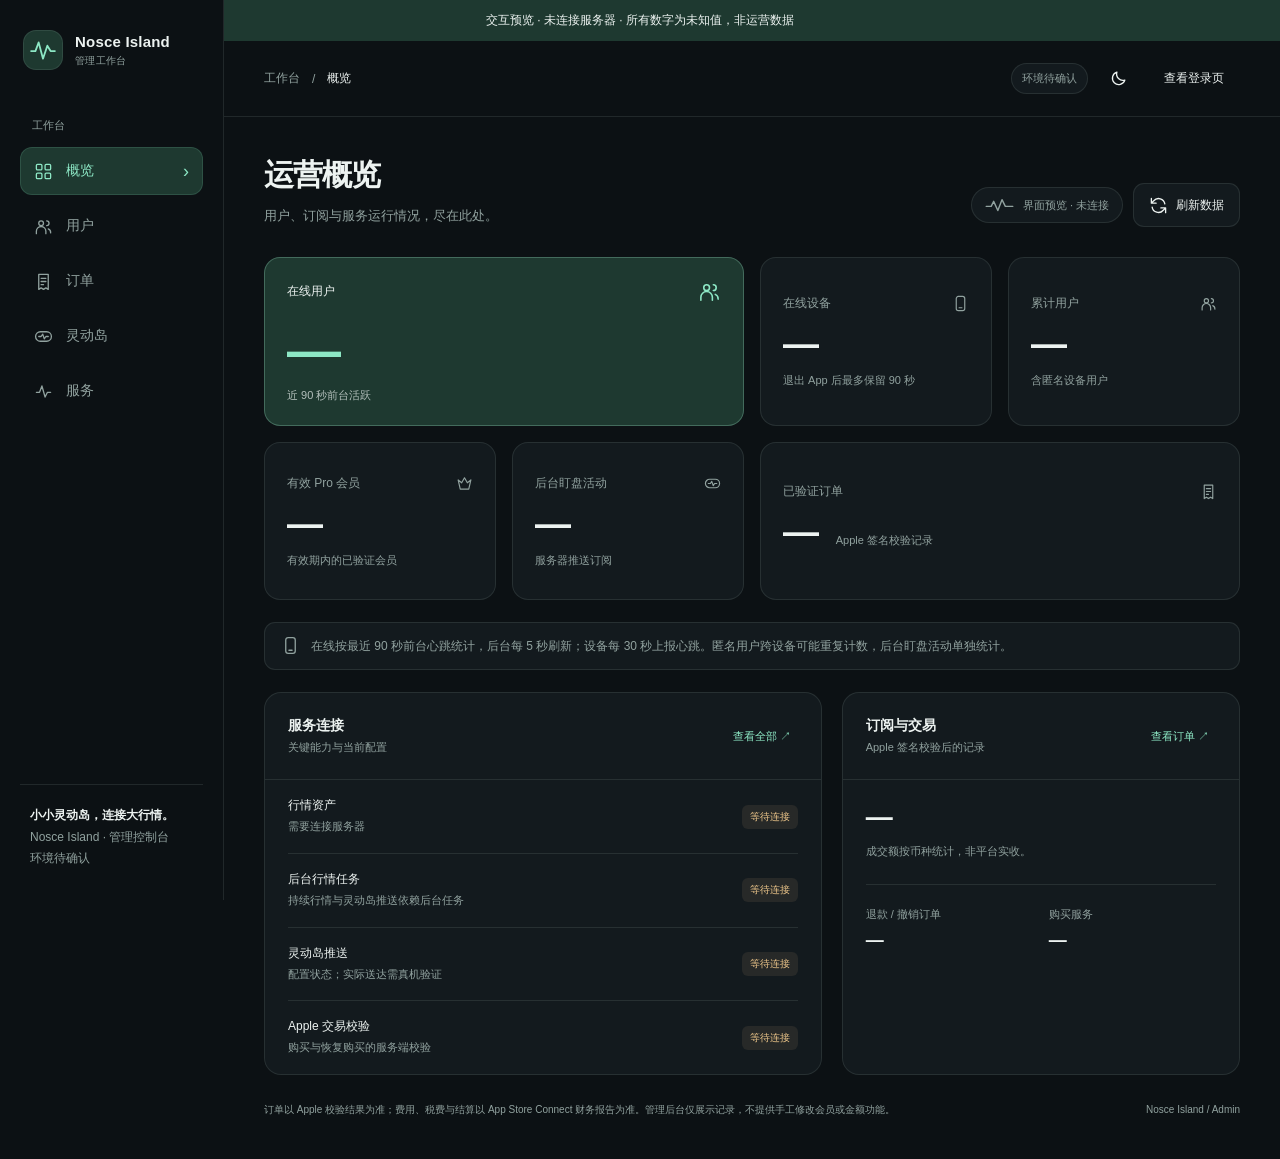
==== commit e3fde157: "Unify brand market colors, add licensed stock HTTP data and refresh admin every 5s (0.7.2)" ====
--- a/Admin-Preview.html
+++ b/Admin-Preview.html
@@ -1,7 +1,7 @@
 <!doctype html>
 <html lang="zh-CN"><head><meta charset="utf-8"><meta name="viewport" content="width=device-width,initial-scale=1,viewport-fit=cover"><meta name="color-scheme" content="dark light"><title>Nosce Island · 管理控制台</title>
 <style>
-:root{color-scheme:dark;--bg:#0c1114;--surface:#131a1e;--raised:#192227;--line:#283238;--text:#edf3f1;--muted:#91a29f;--accent:#8de8c5;--tint:#1e3930;--red:#ffaaa5;--amber:#edc68a;--shadow:0 24px 80px #0006;--rail:224px;font:14px -apple-system,BlinkMacSystemFont,"Segoe UI","PingFang SC",sans-serif}html[data-theme=light]{color-scheme:light;--bg:#f3f5f2;--surface:#fff;--raised:#edf2ee;--line:#dce4dd;--text:#172a24;--muted:#62766c;--accent:#176b4a;--tint:#e1f2e8;--red:#b93636;--amber:#8b5e13;--shadow:0 24px 80px #203b2226}*{box-sizing:border-box}body{margin:0;background:var(--bg);color:var(--text);min-height:100dvh}button,input,select{font:inherit}button,a,input,select{-webkit-tap-highlight-color:transparent}button{cursor:pointer;color:inherit}button:disabled{cursor:default;opacity:.45}button:focus-visible,input:focus-visible,select:focus-visible,a:focus-visible{outline:2px solid var(--accent);outline-offset:4px}button{min-height:44px;border:1px solid var(--line);background:var(--surface);border-radius:11px;padding:10px 15px;transition:background .15s,border-color .15s}button:hover:not(:disabled){background:var(--raised);border-color:var(--muted)}button.primary{background:var(--accent);border-color:transparent;color:var(--bg);font-weight:650}button.primary:hover:not(:disabled){filter:brightness(.94);background:var(--accent)}button.ghost{border-color:transparent;background:transparent}.icon-button{width:44px;padding:11px;display:inline-grid;place-items:center;flex-shrink:0}.icon{width:19px;height:19px;stroke:currentColor;fill:none;stroke-width:1.65;stroke-linecap:round;stroke-linejoin:round;vertical-align:middle;flex-shrink:0}.brand{display:flex;align-items:center;gap:12px}.brand-mark{width:40px;height:40px;background:var(--tint);border:1px solid var(--line);border-radius:13px;color:var(--accent);display:grid;place-items:center}.brand-mark .icon{width:26px;height:26px}.brand strong{display:block;font-size:15px;letter-spacing:.2px}.eyebrow{font-size:10px;letter-spacing:2px;color:var(--muted);font-weight:600;text-transform:uppercase}.brand small{display:block;font-size:10px;margin-top:4px;color:var(--muted);letter-spacing:.3px}.hidden{display:none!important}.rail{position:fixed;inset:0 auto 0 0;width:var(--rail);border-right:1px solid var(--line);background:var(--surface);padding:30px 20px;display:flex;flex-direction:column;z-index:25}.rail .brand{padding:0 3px}.nav-label{margin:48px 12px 14px;font-size:11px;color:var(--muted)}.nav{display:flex;flex-direction:column;gap:7px}.nav button{display:flex;align-items:center;gap:13px;text-align:left;border:0;background:transparent;color:var(--muted);font-weight:500;min-height:48px;padding:12px 14px}.nav button.active{background:var(--tint);color:var(--accent)}.nav .nav-arrow{margin-left:auto;font-size:18px;opacity:0}.nav button.active .nav-arrow{opacity:1}.rail-foot{margin-top:auto;padding:20px 10px 0;border-top:1px solid var(--line);color:var(--muted);font-size:12px;line-height:1.8}.rail-foot strong{display:block;color:var(--text);font-size:12px}.workspace{margin-left:var(--rail)}.topbar{position:sticky;top:0;height:76px;border-bottom:1px solid var(--line);background:var(--bg);z-index:20;padding:0 40px;display:flex;align-items:center;justify-content:space-between;gap:16px}.crumb{color:var(--muted);font-size:12px;display:flex;gap:12px;align-items:center}.crumb b{color:var(--text);font-weight:500}.top-actions{display:flex;align-items:center;gap:8px}.pill{font-size:11px;border:1px solid var(--line);background:var(--surface);border-radius:999px;padding:7px 10px;display:inline-flex;align-items:center;gap:7px;white-space:nowrap;color:var(--muted)}.dot{display:inline-block;width:6px;height:6px;border-radius:50%;background:var(--muted)}.dot.good{background:var(--accent)}.dot.warn{background:var(--amber)}.dot.bad{background:var(--red)}.avatar{width:30px;height:30px;border-radius:50%;background:var(--tint);color:var(--accent);display:grid;place-items:center;font-size:11px;font-weight:650}.logout{display:flex;align-items:center;gap:8px;font-size:12px}.content{max-width:1536px;margin:auto;padding:38px 40px 40px}.heading{display:flex;align-items:flex-end;justify-content:space-between;gap:20px;margin-bottom:28px}.heading h1{font-size:30px;letter-spacing:-1px;font-weight:620;margin:9px 0 9px}.heading p{margin:0;color:var(--muted);font-size:13px;line-height:1.7;max-width:650px}.actions{display:flex;align-items:center;gap:10px;flex-shrink:0}.refresh{display:flex;align-items:center;gap:8px;font-size:12px}.spin .icon{animation:spin 1s linear infinite}@keyframes spin{to{transform:rotate(360deg)}}.stats{display:grid;grid-template-columns:repeat(3,minmax(0,1fr));gap:15px;margin-bottom:22px}.metric{background:var(--surface);border:1px solid var(--line);border-radius:16px;padding:20px 22px;text-align:left;position:relative;min-height:146px;transition:transform .15s,border-color .15s}.metric:hover:not(:disabled){transform:translateY(-2px);border-color:var(--accent)}.metric:first-child{background:linear-gradient(125deg,var(--tint),var(--surface));border-color:color-mix(in srgb,var(--accent) 35%,var(--line))}.metric-top{display:flex;align-items:center;justify-content:space-between;color:var(--muted);font-size:12px}.metric-top .icon{width:17px;height:17px}.number{display:block;font-size:36px;font-weight:550;letter-spacing:-1.3px;margin:14px 0 9px;font-variant-numeric:tabular-nums;line-height:1}.metric:first-child .number{color:var(--accent)}.metric small{font-size:10px;color:var(--muted)}.metric small .dot{margin-right:5px}.section-grid{display:grid;grid-template-columns:minmax(0,1.4fr) minmax(0,1fr);gap:20px;margin-top:22px}.panel{background:var(--surface);border:1px solid var(--line);border-radius:17px;overflow:hidden}.panel-head{padding:21px 23px;border-bottom:1px solid var(--line);display:flex;justify-content:space-between;align-items:center;gap:10px}.panel-head h2{font-size:14px;font-weight:600;margin:0}.panel-head p{font-size:11px;color:var(--muted);margin:5px 0 0}.text-action{font-size:11px;color:var(--accent);min-height:36px;background:transparent;border:0;padding:7px}.health-list{padding:0 23px}.health-item{padding:17px 0;display:flex;justify-content:space-between;align-items:center;gap:15px;border-bottom:1px solid var(--line)}.health-item:last-child{border:0}.health-name{font-size:12px;font-weight:500}.health-note{font-size:11px;color:var(--muted);line-height:1.6;margin-top:4px}.badge{display:inline-flex;align-items:center;gap:6px;padding:5px 8px;border-radius:6px;background:var(--raised);font-size:10px;font-weight:500;color:var(--muted);white-space:nowrap}.badge.good{color:var(--accent);background:var(--tint)}.badge.warn{color:var(--amber);background:color-mix(in srgb,var(--amber) 9%,var(--surface))}.badge.bad{color:var(--red);background:color-mix(in srgb,var(--red) 9%,var(--surface))}.money{font-size:27px;letter-spacing:-.8px;font-weight:550;margin:22px 0 8px;font-variant-numeric:tabular-nums}.panel-body{padding:0 23px 23px}.body-note{font-size:11px;color:var(--muted);line-height:1.8;margin:0}.foot-metrics{display:grid;grid-template-columns:1fr 1fr;gap:16px;padding-top:20px;margin-top:22px;border-top:1px solid var(--line)}.foot-metrics small{font-size:11px;color:var(--muted)}.foot-metrics strong{display:block;font-size:18px;font-weight:550;margin-top:8px}.notice{display:flex;align-items:flex-start;gap:11px;border:1px solid var(--line);border-radius:11px;padding:13px 16px;margin-bottom:20px;color:var(--muted);font-size:12px;line-height:1.7;background:var(--surface)}.notice.error{border-color:color-mix(in srgb,var(--red) 40%,var(--line));color:var(--red)}.notice button{margin-left:auto;min-height:30px;padding:3px 8px;flex-shrink:0}.toolbar{display:flex;gap:12px;align-items:center;padding:18px 22px;border-bottom:1px solid var(--line);flex-wrap:wrap}.search-wrap{display:flex;align-items:center;gap:9px;flex:1;min-width:220px;max-width:460px;background:var(--bg);border:1px solid var(--line);border-radius:10px;padding:0 12px}.search-wrap .icon{color:var(--muted);width:17px}input,select{font-size:16px;background:var(--bg);color:var(--text);border:1px solid var(--line);border-radius:10px;min-height:44px;padding:10px 12px;min-width:0}input::placeholder{color:var(--muted);font-size:12px}.search-wrap input{border:0;background:transparent;width:100%;padding-left:0;outline-offset:0}.search-wrap:focus-within{border-color:var(--accent)}.clear{padding:0;width:26px;min-height:28px;background:transparent;border:0;color:var(--muted)}.filter-label{margin-left:auto;font-size:11px;color:var(--muted)}select{font-size:12px;max-width:170px}.table-wrap{overflow:auto;min-height:200px}table{border-collapse:collapse;width:100%;text-align:left;font-size:12px;white-space:nowrap}th{font-size:10px;letter-spacing:.3px;color:var(--muted);font-weight:500;background:var(--bg)}th,td{padding:17px 22px;border-bottom:1px solid var(--line)}tbody tr:hover{background:var(--raised)}tbody tr:last-child td{border-bottom:0}.id-link{font:11px ui-monospace,SFMono-Regular,monospace;color:var(--text);background:transparent;border:0;padding:6px 0;min-height:30px;border-radius:3px}.id-link:hover:not(:disabled){color:var(--accent);background:transparent;border-color:transparent}.code{font-family:ui-monospace,SFMono-Regular,monospace;font-size:11px}.secondary{display:block;font-size:10px;color:var(--muted);margin-top:5px}.pagination{display:flex;align-items:center;justify-content:space-between;padding:15px 22px;border-top:1px solid var(--line);gap:12px;color:var(--muted);font-size:11px}.pagination div{display:flex;gap:7px}.pagination button{font-size:11px;min-height:36px;padding:7px 12px}.empty{display:flex;flex-direction:column;align-items:center;text-align:center;padding:55px 24px;gap:10px}.empty-icon{width:50px;height:50px;background:var(--raised);border:1px solid var(--line);border-radius:16px;display:grid;place-items:center;color:var(--muted);margin-bottom:6px}.empty strong{font-size:14px;font-weight:550}.empty p{max-width:390px;font-size:12px;color:var(--muted);line-height:1.8;margin:0}.skeleton{height:14px;border-radius:4px;background:var(--raised);animation:pulse 1.5s ease-in-out infinite;margin:20px 22px;max-width:85%}@keyframes pulse{50%{opacity:.4}}.status-grid{display:grid;grid-template-columns:repeat(2,minmax(0,1fr));gap:16px}.status-grid .panel{padding:20px 22px;display:flex;justify-content:space-between;align-items:center;gap:12px}.status-grid h3{margin:0 0 7px;font-size:13px;font-weight:550}.status-grid p{margin:0;color:var(--muted);font-size:11px;line-height:1.7}.status-value{font-size:22px;font-variant-numeric:tabular-nums}.status-grid .panel:first-child{grid-column:1/-1;background:var(--tint)}footer{padding-top:26px;color:var(--muted);font-size:10px;line-height:1.8;display:flex;justify-content:space-between;gap:22px}footer p{margin:0;max-width:750px}.bottom-nav{display:none}.login-top{position:absolute;inset:28px 36px auto;display:flex;justify-content:space-between;align-items:center}.login{min-height:100dvh;display:grid;grid-template-columns:1fr 1fr;align-items:center;gap:8vw;max-width:1280px;margin:auto;padding:120px 60px 80px}.login-story .eyebrow{color:var(--accent)}.login-story h1{font-size:52px;font-weight:550;letter-spacing:-2px;line-height:1.25;margin:24px 0}.login-story p{color:var(--muted);max-width:380px;font-size:14px;line-height:1.9}.island-art{position:relative;border:1px solid var(--line);border-radius:24px;padding:35px;margin-top:35px;max-width:400px;background:linear-gradient(130deg,var(--tint),var(--surface));min-height:145px;display:flex;flex-direction:column;justify-content:center;gap:15px}.island-outline{height:45px;border:1px solid var(--accent);border-radius:99px;display:flex;align-items:center;justify-content:space-between;padding:0 20px;opacity:.7;color:var(--accent)}.art-bars{display:flex;gap:4px;align-items:center}.art-bars i{width:3px;border-radius:3px;height:15px;background:var(--accent)}.art-bars i:nth-child(2){height:25px}.art-bars i:nth-child(3){height:9px}.art-caption{font-size:10px;color:var(--muted);letter-spacing:1px}.login-card{padding:36px;border:1px solid var(--line);border-radius:22px;background:var(--surface);box-shadow:var(--shadow)}.login-card h2{font-size:27px;letter-spacing:-.7px;font-weight:600;margin:8px 0 10px}.login-card .intro{color:var(--muted);line-height:1.7;font-size:12px;margin:0 0 24px}.login-card label{display:block;font-size:12px;margin-bottom:9px}.login-card input{width:100%;margin-bottom:21px;min-height:48px}.password-wrap{position:relative}.password-wrap input{padding-right:70px}.password-toggle{position:absolute;right:5px;top:3px;background:transparent;border:0;font-size:11px;color:var(--muted);padding:8px 12px}.login-card .primary{width:100%;min-height:49px}.config-note{font-size:11px;color:var(--muted);line-height:1.8;margin:0 0 22px}.login-error{color:var(--red);font-size:12px;line-height:1.7;min-height:20px}.login-help{font-size:11px;color:var(--muted);line-height:1.8;border-top:1px solid var(--line);margin-top:18px;padding-top:18px}.login-help summary{cursor:pointer;min-height:30px}.login-help p{margin:4px 0}.login-safe{display:flex;align-items:center;gap:7px;font-size:10px;color:var(--muted);justify-content:center;margin-top:20px}.login-safe .icon{width:13px;height:13px}dialog{margin:0 0 0 auto;max-height:100dvh;height:100dvh;max-width:520px;width:min(520px,100%);border:0;border-left:1px solid var(--line);padding:0;background:var(--surface);color:var(--text);box-shadow:var(--shadow)}dialog::backdrop{background:#0008;backdrop-filter:blur(3px)}.drawer-head{padding:24px;display:flex;align-items:center;justify-content:space-between;border-bottom:1px solid var(--line);position:sticky;top:0;background:var(--surface)}.drawer-head h2{font-size:18px;margin:0}.drawer-body{padding:10px 24px 30px}.detail-row{padding:18px 0;border-bottom:1px solid var(--line)}.detail-row dt{color:var(--muted);font-size:11px;margin-bottom:8px}.detail-row dd{margin:0;display:flex;align-items:center;justify-content:space-between;gap:12px;font-size:13px;line-height:1.7;overflow-wrap:anywhere}.copy{min-height:32px;padding:5px 9px;font-size:10px;flex-shrink:0}.toast{position:fixed;bottom:25px;left:calc(50% + 90px);transform:translateX(-50%);z-index:100;padding:12px 20px;border-radius:12px;background:var(--text);color:var(--bg);font-size:12px;box-shadow:var(--shadow);max-width:90vw;text-align:center}.preview-banner{padding:12px 20px;background:var(--tint);color:var(--accent);text-align:center;font-size:12px;position:relative;z-index:30}
+:root{color-scheme:dark;--bg:#0c1114;--surface:#131a1e;--raised:#192227;--line:#283238;--text:#edf3f1;--muted:#91a29f;--accent:#8de8c5;--tint:#1e3930;--red:#ffaaa5;--amber:#edc68a;--shadow:0 24px 80px #0006;--rail:224px;font:14px -apple-system,BlinkMacSystemFont,"Segoe UI","PingFang SC",sans-serif}html[data-theme=light]{color-scheme:light;--bg:#f3f5f2;--surface:#fff;--raised:#edf2ee;--line:#dce4dd;--text:#172a24;--muted:#62766c;--accent:#176b4a;--tint:#e1f2e8;--red:#b93636;--amber:#8b5e13;--shadow:0 24px 80px #203b2226}*{box-sizing:border-box}body{margin:0;background:var(--bg);color:var(--text);min-height:100dvh}button,input,select{font:inherit}button,a,input,select{-webkit-tap-highlight-color:transparent}button{cursor:pointer;color:inherit}button:disabled{cursor:default;opacity:.45}button:focus-visible,input:focus-visible,select:focus-visible,a:focus-visible{outline:2px solid var(--accent);outline-offset:4px}button{min-height:44px;border:1px solid var(--line);background:var(--surface);border-radius:11px;padding:10px 15px;transition:background .15s,border-color .15s}button:hover:not(:disabled){background:var(--raised);border-color:var(--muted)}button.primary{background:var(--accent);border-color:transparent;color:var(--bg);font-weight:650}button.primary:hover:not(:disabled){filter:brightness(.94);background:var(--accent)}button.ghost{border-color:transparent;background:transparent}.icon-button{width:44px;padding:11px;display:inline-grid;place-items:center;flex-shrink:0}.icon{width:19px;height:19px;stroke:currentColor;fill:none;stroke-width:1.65;stroke-linecap:round;stroke-linejoin:round;vertical-align:middle;flex-shrink:0}.brand{display:flex;align-items:center;gap:12px}.brand-mark{width:40px;height:40px;background:var(--tint);border:1px solid var(--line);border-radius:13px;color:var(--accent);display:grid;place-items:center}.brand-mark .icon{width:26px;height:26px}.brand strong{display:block;font-size:15px;letter-spacing:.2px}.eyebrow{font-size:10px;letter-spacing:2px;color:var(--muted);font-weight:600;text-transform:uppercase}.brand small{display:block;font-size:10px;margin-top:4px;color:var(--muted);letter-spacing:.3px}.hidden{display:none!important}.rail{position:fixed;inset:0 auto 0 0;width:var(--rail);border-right:1px solid var(--line);background:var(--surface);padding:30px 20px;display:flex;flex-direction:column;z-index:25}.rail .brand{padding:0 3px}.nav-label{margin:48px 12px 14px;font-size:11px;color:var(--muted)}.nav{display:flex;flex-direction:column;gap:7px}.nav button{display:flex;align-items:center;gap:13px;text-align:left;border:0;background:transparent;color:var(--muted);font-weight:500;min-height:48px;padding:12px 14px}.nav button.active{background:var(--tint);color:var(--accent)}.nav .nav-arrow{margin-left:auto;font-size:18px;opacity:0}.nav button.active .nav-arrow{opacity:1}.rail-foot{margin-top:auto;padding:20px 10px 0;border-top:1px solid var(--line);color:var(--muted);font-size:12px;line-height:1.8}.rail-foot strong{display:block;color:var(--text);font-size:12px}.workspace{margin-left:var(--rail)}.topbar{position:sticky;top:0;height:76px;border-bottom:1px solid var(--line);background:var(--bg);z-index:20;padding:0 40px;display:flex;align-items:center;justify-content:space-between;gap:16px}.crumb{color:var(--muted);font-size:12px;display:flex;gap:12px;align-items:center}.crumb b{color:var(--text);font-weight:500}.top-actions{display:flex;align-items:center;gap:8px}.pill{font-size:11px;border:1px solid var(--line);background:var(--surface);border-radius:999px;padding:7px 10px;display:inline-flex;align-items:center;gap:7px;white-space:nowrap;color:var(--muted)}.dot{display:inline-block;width:6px;height:6px;border-radius:50%;background:var(--muted)}.dot.good{background:var(--accent)}.dot.warn{background:var(--amber)}.dot.bad{background:var(--red)}.avatar{width:30px;height:30px;border-radius:50%;background:var(--tint);color:var(--accent);display:grid;place-items:center;font-size:11px;font-weight:650}.logout{display:flex;align-items:center;gap:8px;font-size:12px}.content{max-width:1536px;margin:auto;padding:38px 40px 40px}.heading{display:flex;align-items:flex-end;justify-content:space-between;gap:20px;margin-bottom:28px}.heading h1{font-size:30px;letter-spacing:-1px;font-weight:620;margin:9px 0 9px}.heading p{margin:0;color:var(--muted);font-size:13px;line-height:1.7;max-width:650px}.actions{display:flex;align-items:center;gap:10px;flex-shrink:0}.refresh{display:flex;align-items:center;gap:8px;font-size:12px}.spin .icon{animation:none}@keyframes spin{to{transform:rotate(360deg)}}.stats{display:grid;grid-template-columns:repeat(3,minmax(0,1fr));gap:15px;margin-bottom:22px}.metric{background:var(--surface);border:1px solid var(--line);border-radius:16px;padding:20px 22px;text-align:left;position:relative;min-height:146px;transition:transform .15s,border-color .15s}.metric:hover:not(:disabled){transform:translateY(-2px);border-color:var(--accent)}.metric:first-child{background:linear-gradient(125deg,var(--tint),var(--surface));border-color:color-mix(in srgb,var(--accent) 35%,var(--line))}.metric-top{display:flex;align-items:center;justify-content:space-between;color:var(--muted);font-size:12px}.metric-top .icon{width:17px;height:17px}.number{display:block;font-size:36px;font-weight:550;letter-spacing:-1.3px;margin:14px 0 9px;font-variant-numeric:tabular-nums;line-height:1}.metric:first-child .number{color:var(--accent)}.metric small{font-size:10px;color:var(--muted)}.metric small .dot{margin-right:5px}.section-grid{display:grid;grid-template-columns:minmax(0,1.4fr) minmax(0,1fr);gap:20px;margin-top:22px}.panel{background:var(--surface);border:1px solid var(--line);border-radius:17px;overflow:hidden}.panel-head{padding:21px 23px;border-bottom:1px solid var(--line);display:flex;justify-content:space-between;align-items:center;gap:10px}.panel-head h2{font-size:14px;font-weight:600;margin:0}.panel-head p{font-size:11px;color:var(--muted);margin:5px 0 0}.text-action{font-size:11px;color:var(--accent);min-height:36px;background:transparent;border:0;padding:7px}.health-list{padding:0 23px}.health-item{padding:17px 0;display:flex;justify-content:space-between;align-items:center;gap:15px;border-bottom:1px solid var(--line)}.health-item:last-child{border:0}.health-name{font-size:12px;font-weight:500}.health-note{font-size:11px;color:var(--muted);line-height:1.6;margin-top:4px}.badge{display:inline-flex;align-items:center;gap:6px;padding:5px 8px;border-radius:6px;background:var(--raised);font-size:10px;font-weight:500;color:var(--muted);white-space:nowrap}.badge.good{color:var(--accent);background:var(--tint)}.badge.warn{color:var(--amber);background:color-mix(in srgb,var(--amber) 9%,var(--surface))}.badge.bad{color:var(--red);background:color-mix(in srgb,var(--red) 9%,var(--surface))}.money{font-size:27px;letter-spacing:-.8px;font-weight:550;margin:22px 0 8px;font-variant-numeric:tabular-nums}.panel-body{padding:0 23px 23px}.body-note{font-size:11px;color:var(--muted);line-height:1.8;margin:0}.foot-metrics{display:grid;grid-template-columns:1fr 1fr;gap:16px;padding-top:20px;margin-top:22px;border-top:1px solid var(--line)}.foot-metrics small{font-size:11px;color:var(--muted)}.foot-metrics strong{display:block;font-size:18px;font-weight:550;margin-top:8px}.notice{display:flex;align-items:flex-start;gap:11px;border:1px solid var(--line);border-radius:11px;padding:13px 16px;margin-bottom:20px;color:var(--muted);font-size:12px;line-height:1.7;background:var(--surface)}.notice.error{border-color:color-mix(in srgb,var(--red) 40%,var(--line));color:var(--red)}.notice button{margin-left:auto;min-height:30px;padding:3px 8px;flex-shrink:0}.toolbar{display:flex;gap:12px;align-items:center;padding:18px 22px;border-bottom:1px solid var(--line);flex-wrap:wrap}.search-wrap{display:flex;align-items:center;gap:9px;flex:1;min-width:220px;max-width:460px;background:var(--bg);border:1px solid var(--line);border-radius:10px;padding:0 12px}.search-wrap .icon{color:var(--muted);width:17px}input,select{font-size:16px;background:var(--bg);color:var(--text);border:1px solid var(--line);border-radius:10px;min-height:44px;padding:10px 12px;min-width:0}input::placeholder{color:var(--muted);font-size:12px}.search-wrap input{border:0;background:transparent;width:100%;padding-left:0;outline-offset:0}.search-wrap:focus-within{border-color:var(--accent)}.clear{padding:0;width:26px;min-height:28px;background:transparent;border:0;color:var(--muted)}.filter-label{margin-left:auto;font-size:11px;color:var(--muted)}select{font-size:12px;max-width:170px}.table-wrap{overflow:auto;min-height:200px}table{border-collapse:collapse;width:100%;text-align:left;font-size:12px;white-space:nowrap}th{font-size:10px;letter-spacing:.3px;color:var(--muted);font-weight:500;background:var(--bg)}th,td{padding:17px 22px;border-bottom:1px solid var(--line)}tbody tr:hover{background:var(--raised)}tbody tr:last-child td{border-bottom:0}.id-link{font:11px ui-monospace,SFMono-Regular,monospace;color:var(--text);background:transparent;border:0;padding:6px 0;min-height:30px;border-radius:3px}.id-link:hover:not(:disabled){color:var(--accent);background:transparent;border-color:transparent}.code{font-family:ui-monospace,SFMono-Regular,monospace;font-size:11px}.secondary{display:block;font-size:10px;color:var(--muted);margin-top:5px}.pagination{display:flex;align-items:center;justify-content:space-between;padding:15px 22px;border-top:1px solid var(--line);gap:12px;color:var(--muted);font-size:11px}.pagination div{display:flex;gap:7px}.pagination button{font-size:11px;min-height:36px;padding:7px 12px}.empty{display:flex;flex-direction:column;align-items:center;text-align:center;padding:55px 24px;gap:10px}.empty-icon{width:50px;height:50px;background:var(--raised);border:1px solid var(--line);border-radius:16px;display:grid;place-items:center;color:var(--muted);margin-bottom:6px}.empty strong{font-size:14px;font-weight:550}.empty p{max-width:390px;font-size:12px;color:var(--muted);line-height:1.8;margin:0}.skeleton{height:14px;border-radius:4px;background:var(--raised);animation:none;margin:20px 22px;max-width:85%}@keyframes pulse{50%{opacity:.4}}.status-grid{display:grid;grid-template-columns:repeat(2,minmax(0,1fr));gap:16px}.status-grid .panel{padding:20px 22px;display:flex;justify-content:space-between;align-items:center;gap:12px}.status-grid h3{margin:0 0 7px;font-size:13px;font-weight:550}.status-grid p{margin:0;color:var(--muted);font-size:11px;line-height:1.7}.status-value{font-size:22px;font-variant-numeric:tabular-nums}.status-grid .panel:first-child{grid-column:1/-1;background:var(--tint)}footer{padding-top:26px;color:var(--muted);font-size:10px;line-height:1.8;display:flex;justify-content:space-between;gap:22px}footer p{margin:0;max-width:750px}.bottom-nav{display:none}.login-top{position:absolute;inset:28px 36px auto;display:flex;justify-content:space-between;align-items:center}.login{min-height:100dvh;display:grid;grid-template-columns:1fr 1fr;align-items:center;gap:8vw;max-width:1280px;margin:auto;padding:120px 60px 80px}.login-story .eyebrow{color:var(--accent)}.login-story h1{font-size:52px;font-weight:550;letter-spacing:-2px;line-height:1.25;margin:24px 0}.login-story p{color:var(--muted);max-width:380px;font-size:14px;line-height:1.9}.island-art{position:relative;border:1px solid var(--line);border-radius:24px;padding:35px;margin-top:35px;max-width:400px;background:linear-gradient(130deg,var(--tint),var(--surface));min-height:145px;display:flex;flex-direction:column;justify-content:center;gap:15px}.island-outline{height:45px;border:1px solid var(--accent);border-radius:99px;display:flex;align-items:center;justify-content:space-between;padding:0 20px;opacity:.7;color:var(--accent)}.art-bars{display:flex;gap:4px;align-items:center}.art-bars i{width:3px;border-radius:3px;height:15px;background:var(--accent)}.art-bars i:nth-child(2){height:25px}.art-bars i:nth-child(3){height:9px}.art-caption{font-size:10px;color:var(--muted);letter-spacing:1px}.login-card{padding:36px;border:1px solid var(--line);border-radius:22px;background:var(--surface);box-shadow:var(--shadow)}.login-card h2{font-size:27px;letter-spacing:-.7px;font-weight:600;margin:8px 0 10px}.login-card .intro{color:var(--muted);line-height:1.7;font-size:12px;margin:0 0 24px}.login-card label{display:block;font-size:12px;margin-bottom:9px}.login-card input{width:100%;margin-bottom:21px;min-height:48px}.password-wrap{position:relative}.password-wrap input{padding-right:70px}.password-toggle{position:absolute;right:5px;top:3px;background:transparent;border:0;font-size:11px;color:var(--muted);padding:8px 12px}.login-card .primary{width:100%;min-height:49px}.config-note{font-size:11px;color:var(--muted);line-height:1.8;margin:0 0 22px}.login-error{color:var(--red);font-size:12px;line-height:1.7;min-height:20px}.login-help{font-size:11px;color:var(--muted);line-height:1.8;border-top:1px solid var(--line);margin-top:18px;padding-top:18px}.login-help summary{cursor:pointer;min-height:30px}.login-help p{margin:4px 0}.login-safe{display:flex;align-items:center;gap:7px;font-size:10px;color:var(--muted);justify-content:center;margin-top:20px}.login-safe .icon{width:13px;height:13px}dialog{margin:0 0 0 auto;max-height:100dvh;height:100dvh;max-width:520px;width:min(520px,100%);border:0;border-left:1px solid var(--line);padding:0;background:var(--surface);color:var(--text);box-shadow:var(--shadow)}dialog::backdrop{background:#0008;backdrop-filter:blur(3px)}.drawer-head{padding:24px;display:flex;align-items:center;justify-content:space-between;border-bottom:1px solid var(--line);position:sticky;top:0;background:var(--surface)}.drawer-head h2{font-size:18px;margin:0}.drawer-body{padding:10px 24px 30px}.detail-row{padding:18px 0;border-bottom:1px solid var(--line)}.detail-row dt{color:var(--muted);font-size:11px;margin-bottom:8px}.detail-row dd{margin:0;display:flex;align-items:center;justify-content:space-between;gap:12px;font-size:13px;line-height:1.7;overflow-wrap:anywhere}.copy{min-height:32px;padding:5px 9px;font-size:10px;flex-shrink:0}.toast{position:fixed;bottom:25px;left:calc(50% + 90px);transform:translateX(-50%);z-index:100;padding:12px 20px;border-radius:12px;background:var(--text);color:var(--bg);font-size:12px;box-shadow:var(--shadow);max-width:90vw;text-align:center}.preview-banner{padding:12px 20px;background:var(--tint);color:var(--accent);text-align:center;font-size:12px;position:relative;z-index:30}
 @media(min-width:1600px){.stats{grid-template-columns:repeat(6,minmax(0,1fr))}.metric{padding:20px 17px}.number{font-size:33px}}
 @media(max-width:1100px){:root{--rail:190px}.rail{padding:25px 14px}.rail .brand{gap:8px}.brand strong{font-size:13px}.content{padding:30px 25px}.topbar{padding:0 25px}.section-grid{grid-template-columns:1fr}.login{gap:5vw;padding:110px 35px 60px}.login-story h1{font-size:43px}.login-card{padding:28px}.metric{padding:18px}.heading{align-items:flex-start}.heading .actions .pill{display:none}}
 @media(max-width:740px){.rail{display:none}.workspace{margin-left:0}.topbar{height:62px;padding:0 20px}.crumb>span{display:none}.top-actions>.pill{display:none}.logout{padding:6px 8px;font-size:11px;gap:5px}.logout .avatar{display:none}.content{padding:26px 18px calc(104px + env(safe-area-inset-bottom))}.heading{gap:8px;margin-bottom:22px}.heading h1{font-size:27px;margin-top:7px}.heading p{font-size:12px;max-width:270px}.heading .eyebrow{font-size:9px}.heading .actions{padding-top:20px}.refresh{font-size:0;width:42px;padding:11px}.refresh .icon{width:18px;height:18px}.stats{grid-template-columns:repeat(2,minmax(0,1fr));gap:10px;margin-bottom:18px}.metric{min-height:136px;padding:17px 15px}.number{font-size:32px;margin:15px 0 10px}.metric-top{font-size:11px}.metric small{font-size:9px}.metric-top .icon{width:15px;height:15px}.section-grid{gap:16px;margin-top:16px}.panel-head{padding:18px}.health-list{padding:0 18px}.panel-body{padding:0 18px 20px}.health-item{padding:16px 0}.toolbar{padding:15px;gap:10px}.search-wrap{min-width:100%;max-width:none}.filter-label{margin-left:0}.toolbar select{margin-left:auto}.table-wrap{overflow:visible;padding:0 14px}table,tbody{display:block;white-space:normal}thead{display:none}tbody tr{display:block;border-bottom:1px solid var(--line);padding:13px 0}tbody tr:hover{background:transparent}td{display:flex;justify-content:space-between;gap:16px;padding:9px 0;border:0;font-size:12px;overflow-wrap:anywhere;text-align:right;align-items:center}td::before{content:attr(data-label);font-size:11px;flex-shrink:0;min-width:65px;text-align:left;color:var(--muted)}td:first-child{padding-bottom:13px;font-weight:600}.id-link{font-size:12px}.secondary{display:none}.pagination{padding:16px 14px}.pagination button{padding:7px 10px}.bottom-nav{display:flex;position:fixed;bottom:0;left:0;right:0;background:var(--surface);border-top:1px solid var(--line);padding:8px 8px calc(8px + env(safe-area-inset-bottom));z-index:25;justify-content:space-around;gap:3px}.bottom-nav button{display:flex;flex:1;flex-direction:column;align-items:center;gap:6px;padding:6px 2px;font-size:9px;color:var(--muted);border:0;background:transparent;border-radius:10px;min-height:52px}.bottom-nav button .icon{width:19px;height:19px}.bottom-nav button.active{color:var(--accent);background:var(--tint)}footer{flex-direction:column;gap:12px;font-size:9px}.status-grid{grid-template-columns:1fr;gap:12px}.status-grid .panel{padding:18px}.status-grid .panel:first-child{grid-column:auto}.notice{font-size:11px;padding:12px;gap:8px}.login-top{inset:20px 20px auto}.login{display:block;padding:118px 20px 35px;max-width:460px;min-height:100dvh}.login-story{display:none}.login-card{padding:25px 22px;box-shadow:none}.login-card h2{font-size:28px}.login-card .intro{margin-bottom:25px}.login-help{margin-top:12px}.toast{left:50%;bottom:calc(88px + env(safe-area-inset-bottom))}.drawer-head{padding:20px}.drawer-body{padding:8px 20px 35px}.empty{padding:42px 18px}}
@@ -15,28 +15,48 @@
 button{position:relative;transition:transform var(--motion-fast) var(--ease-arrive),background var(--motion-fast),border-color var(--motion-fast),color var(--motion-fast)}button:active:not(:disabled){transform:scale(.975)}.metric:active:not(:disabled){transform:scale(.985)}.metric{overflow:hidden;transition:transform 180ms var(--ease-arrive),border-color 180ms,background 180ms}.press-echo{position:absolute;width:72px;height:72px;border-radius:50%;background:var(--accent);opacity:0;pointer-events:none;z-index:0}.metric>*:not(.press-echo){position:relative;z-index:1}
 .heading #pageEyebrow{display:none}.heading h1{margin-top:0;letter-spacing:-.035em}.heading p{max-width:60ch}.heading{margin-bottom:30px}.login-card>.eyebrow,.login-story>.eyebrow,.drawer-head .eyebrow{display:none}.login-story h1{letter-spacing:-.035em}.login-story .island-art{background:var(--surface)}
 .stats{grid-template-columns:repeat(4,minmax(0,1fr));gap:16px}.metric{min-height:158px;padding:22px}.metric:first-child,.metric:last-child{grid-column:span 2}.metric:first-child{background:var(--tint);border-color:color-mix(in srgb,var(--accent) 20%,var(--line))}.metric:first-child .number{font-size:54px;letter-spacing:-.035em;line-height:1;margin-top:20px}.metric:first-child .metric-top{color:var(--text)}.metric:first-child .metric-top .icon{width:23px;height:23px;color:var(--accent)}.metric:first-child small{color:var(--text);opacity:.72}.metric:last-child .number{display:inline-block;margin-right:18px}.metric .number{transition:color 180ms}.metric small{font-size:11px}.number.changed{animation:metric-confirm 420ms var(--ease-arrive)}@keyframes metric-confirm{0%{opacity:.45;transform:translateY(5px)}100%{opacity:1;transform:translateY(0)}}
-.sync-signal{width:29px;height:15px;color:var(--muted);flex-shrink:0}.sync-signal path{stroke-dasharray:1;stroke-dashoffset:0}.syncing .sync-signal{color:var(--accent)}.syncing .sync-signal path{animation:signal-flow 1s ease-in-out infinite}.sync-confirm .sync-signal{color:var(--accent)}.sync-confirm .sync-signal path{animation:signal-confirm 420ms var(--ease-arrive)}@keyframes signal-flow{0%,100%{stroke-dashoffset:.8;opacity:.35}50%{stroke-dashoffset:0;opacity:1}}@keyframes signal-confirm{from{stroke-dashoffset:1;opacity:.4}to{stroke-dashoffset:0;opacity:1}}
-#syncState{min-height:36px;border-radius:99px;gap:9px;padding:8px 13px}#syncState .dot{display:none}.sync-track{position:absolute;bottom:-1px;left:0;right:0;height:2px;overflow:hidden;pointer-events:none;opacity:0;transition:opacity 150ms}.sync-track span{display:block;height:100%;background:var(--accent);transform:scaleX(0);transform-origin:left}.topbar.syncing .sync-track{opacity:1}.topbar.syncing .sync-track span{animation:sync-progress 1s ease-in-out infinite}@keyframes sync-progress{0%{transform:translateX(-45%) scaleX(.3)}100%{transform:translateX(105%) scaleX(.65)}}
-.search-wrap{transition:border-color 150ms,box-shadow 150ms}.search-wrap:focus-within{box-shadow:0 0 0 3px color-mix(in srgb,var(--accent) 10%,transparent)}.search-wrap .icon{transition:color 150ms}.search-wrap:focus-within .icon{color:var(--accent)}.skeleton{position:relative;overflow:hidden;animation:none}.skeleton::after{content:'';position:absolute;inset:0;background:linear-gradient(90deg,transparent,color-mix(in srgb,var(--muted) 15%,transparent),transparent);animation:skeleton-sweep 1.4s ease-in-out infinite}@keyframes skeleton-sweep{from{transform:translateX(-100%)}to{transform:translateX(100%)}}
+.sync-signal{width:29px;height:15px;color:var(--muted);flex-shrink:0}.syncing .sync-signal,.sync-confirm .sync-signal{color:var(--accent)}
+#syncState{min-height:36px;border-radius:99px;gap:9px;padding:8px 13px}#syncState .dot{display:none}.sync-track{display:none}
+.search-wrap{transition:border-color 150ms,box-shadow 150ms}.search-wrap:focus-within{box-shadow:0 0 0 3px color-mix(in srgb,var(--accent) 10%,transparent)}.search-wrap .icon{transition:color 150ms}.search-wrap:focus-within .icon{color:var(--accent)}.skeleton{position:relative;overflow:hidden;animation:none}.skeleton::after{content:'';position:absolute;inset:0;background:linear-gradient(90deg,transparent,color-mix(in srgb,var(--muted) 15%,transparent),transparent);animation:none}@keyframes skeleton-sweep{from{transform:translateX(-100%)}to{transform:translateX(100%)}}
 #detail{overflow-x:hidden}#detail[open]::backdrop{animation:backdrop-arrive 220ms ease-out;backdrop-filter:none}#detail.closing::backdrop{animation:backdrop-leave 150ms ease-out both}.drawer-head h2{font-size:20px;letter-spacing:-.02em}.detail-row{padding:20px 0}.detail-row dd{font-variant-numeric:tabular-nums}.copy{min-height:40px}.copy.copied{color:var(--accent);background:var(--tint);border-color:transparent}.text-action{min-height:44px}.pagination button{min-height:40px}.clear{min-height:36px;width:32px}.toast{border-radius:99px;padding:13px 22px;display:flex;align-items:center;justify-content:center;gap:10px}.toast.hidden{display:none}.toast .icon{width:16px;height:16px}.empty-icon{color:var(--accent);background:var(--tint);border-color:transparent}.empty{padding:48px 24px}.body-note{line-height:1.9}@keyframes backdrop-arrive{from{background:#0000}to{background:#0008}}@keyframes backdrop-leave{from{background:#0008}to{background:#0000}}
 @media(hover:hover) and (pointer:fine){.nav button:hover,.bottom-nav button:hover{color:var(--text)}.nav button:hover .icon{transform:translateX(2px)}.nav .icon{transition:transform 180ms var(--ease-arrive),color 180ms}.id-link:hover{text-decoration:underline;text-underline-offset:5px}.metric:hover:not(:disabled){transform:translateY(-3px)}}
 @media(max-width:1100px){.stats{grid-template-columns:repeat(3,minmax(0,1fr))}.metric:first-child,.metric:last-child{grid-column:auto}.metric:first-child .number{font-size:40px}}
 @media(max-width:740px){.heading{margin-bottom:24px}.heading .actions{padding-top:0}.stats{grid-template-columns:repeat(2,minmax(0,1fr));gap:12px}.metric:first-child,.metric:last-child{grid-column:span 2}.metric{min-height:138px;padding:18px}.metric:first-child{min-height:162px}.metric:first-child .number{font-size:48px}.metric:last-child{min-height:116px}.metric:last-child .number{display:block;margin-right:0}.metric small{font-size:11px}.bottom-nav{isolation:isolate}.bottom-nav button{font-size:10px}.bottom-nav .nav-indicator{border-radius:14px}.sync-track{bottom:0}.panel-head p{font-size:12px}.health-name{font-size:13px}.health-note{font-size:12px}.heading p{font-size:13px}.login-story .island-art{display:none}}
 @media(prefers-reduced-motion:reduce){.nav-indicator,button,.metric,.search-wrap{transition:none!important}.metric:hover:not(:disabled){transform:none}.number.changed,.syncing .sync-signal path,.sync-confirm .sync-signal path,.topbar.syncing .sync-track span,.skeleton::after{animation:none!important}.topbar.syncing .sync-track span{transform:scaleX(.6)}.syncing .sync-signal path{stroke-dashoffset:0;opacity:.7}.skeleton::after{background:color-mix(in srgb,var(--muted) 5%,transparent)}}
 
+
+/* Keep operational monitoring still; motion belongs to deliberate interactions. */
+.number.changed,.sync-confirm .sync-signal path,.syncing .sync-signal path{animation:none!important}
+.skeleton::after{display:none}.metric:hover:not(:disabled){transform:none}
+.island-art.demo{display:block;max-width:420px;padding:22px 20px 16px;margin-top:26px;background:var(--surface);border:1px solid var(--line);border-radius:22px}
+.demo-phone{width:248px;height:314px;position:relative;margin:0 auto 16px;border:5px solid #303b3d;border-radius:37px;background:#111e24;box-shadow:inset 0 0 0 1px #ffffff15;isolation:isolate;overflow:hidden;color:#eef5f1}
+.demo-wallpaper{pointer-events:none;position:absolute;inset:0;z-index:-1;background:radial-gradient(ellipse at 90% 92%,#548b7845 0,transparent 65%),linear-gradient(150deg,#122026,#26332e)}
+.phone-status{display:flex;justify-content:space-between;padding:16px 16px 0;font-size:10px;letter-spacing:.2px}.phone-status span:last-child{letter-spacing:2px}.phone-date{text-align:center;margin-top:54px;font-size:11px;color:#bdcec6}.phone-clock{text-align:center;font-size:43px;letter-spacing:-2px;font-weight:500;line-height:1.3}.phone-apps{position:absolute;bottom:35px;left:20px;right:20px;display:flex;justify-content:center;gap:18px}.phone-apps span{width:37px;height:37px;border:1px solid #d2f8e52e;border-radius:11px;background:#c0e5d910;display:grid;place-items:center}.phone-apps .phone-nosce{color:#8de8c5;background:#0a1215}.phone-home{position:absolute;bottom:9px;left:50%;width:72px;height:3px;transform:translateX(-50%);border-radius:9px;background:#eef5f1aa}
+.demo-island{position:absolute;left:50%;top:36px;transform:translateX(-50%);width:181px;height:38px;min-height:0;background:#050807;color:#e8f4ee;border:1px solid #ffffff12;border-radius:24px;padding:10px 13px;overflow:hidden;text-align:left;transition:width 450ms ease,height 450ms ease,border-radius 450ms ease;z-index:2;box-shadow:0 8px 22px #0003}
+.demo-island:active:not(:disabled){transform:translateX(-50%)}.demo-island:hover:not(:disabled){background:#050807;border-color:#8de8c54d}.demo-island[data-expanded=true]{width:220px;height:156px;border-radius:26px}.demo-compact{display:flex;align-items:center;justify-content:space-between;gap:8px;white-space:nowrap;font-size:10px}.demo-compact .icon{width:15px;height:15px;color:#8de8c5}.demo-compact b{font-size:11px;margin-right:auto}.demo-price{font-variant-numeric:tabular-nums;font-size:10px}.demo-expanded{display:block;opacity:0;visibility:hidden;transition:opacity 300ms ease 0ms;pointer-events:none;padding-top:16px}.demo-island[data-expanded=true] .demo-expanded{opacity:1;visibility:visible;transition-delay:150ms}.demo-detail-head{display:flex;align-items:center;justify-content:space-between;font-size:10px;color:#9fb9ae}.demo-change{color:#8de8c5}.demo-chart{display:block;width:190px;height:42px;margin-top:8px;stroke:#8de8c5;fill:none;stroke-width:2;stroke-linecap:round;stroke-linejoin:round}.demo-detail-foot{display:block;font-size:9px;color:#88a096;margin-top:5px}
+.demo-coins{display:flex;justify-content:center;gap:7px;margin:0 0 12px}.demo-coins button{min-height:36px;padding:6px 14px;font-size:11px;background:transparent;border-radius:9px}.demo-coins button[aria-pressed=true]{color:var(--accent);border-color:color-mix(in srgb,var(--accent) 40%,var(--line));background:var(--tint)}.demo-instruction{margin:0!important;text-align:center;font-size:12px!important;line-height:1.6!important;max-width:none!important;color:var(--text)!important}.demo-disclaimer{display:block;text-align:center;font-size:10px;color:var(--muted);margin-top:6px}.demo-touch-hint{display:none}
+@media(max-width:740px){.login-story{display:block}.login-story>h1,.login-story>p{display:none}.login-story .island-art.demo{display:block;margin:0 0 22px;padding:18px 12px 14px}.login{padding-top:100px;display:flex;flex-direction:column;gap:22px}.login-card{order:0;width:100%}.login-story{order:1;width:100%}.demo-phone{width:236px;height:284px}.phone-date{margin-top:46px}.phone-clock{font-size:38px}}
+@media(hover:none){.demo-touch-hint{display:inline}.demo-mouse-hint{display:none}}
+@media(prefers-reduced-motion:reduce){.demo-island,.demo-expanded{transition:none!important}}
+
+.auth-transition{position:fixed;inset:0;z-index:200;background:var(--bg);display:flex;flex-direction:column;align-items:center;justify-content:center;gap:22px;pointer-events:auto}.auth-transition.hidden{display:none}.auth-wave{width:92px;height:48px;color:var(--accent)}.auth-wave path{fill:none;stroke:currentColor;stroke-width:2;stroke-linecap:round;stroke-linejoin:round;stroke-dasharray:1;stroke-dashoffset:0}.auth-transition p{font-size:15px;color:var(--text);margin:0}.auth-transition small{font-size:12px;color:var(--muted)}
+
+.boot-screen{min-height:100dvh;display:flex;align-items:center;justify-content:center;padding:28px}.boot-screen.hidden{display:none}.boot-content{text-align:center;max-width:380px}.boot-content .brand{justify-content:center;margin-bottom:24px}.boot-content p{font-size:13px;line-height:1.8;color:var(--muted)}.boot-content button{margin-top:10px}
 </style></head><body><div style="padding:12px 20px;text-align:center;background:var(--tint);font-size:12px">交互预览 · 未连接服务器 · 所有数字为未知值，非运营数据</div>
 <svg style="display:none" aria-hidden="true"><defs>
 <symbol id="i-wave" viewBox="0 0 24 24"><path d="M1 13h4l3-8 4 15 4-12 3 5h4"/></symbol><symbol id="i-grid" viewBox="0 0 24 24"><rect x="3" y="3" width="7" height="7" rx="1.5"/><rect x="14" y="3" width="7" height="7" rx="1.5"/><rect x="3" y="14" width="7" height="7" rx="1.5"/><rect x="14" y="14" width="7" height="7" rx="1.5"/></symbol><symbol id="i-users" viewBox="0 0 24 24"><circle cx="9" cy="8" r="3"/><path d="M3 21v-3a6 6 0 0 1 12 0v3M16 5a3 3 0 0 1 0 6M18 15a5 5 0 0 1 3 5"/></symbol><symbol id="i-orders" viewBox="0 0 24 24"><path d="M6 3h12v19l-3-2-3 2-3-2-3 2zM9 8h6M9 12h6M9 16h3"/></symbol><symbol id="i-island" viewBox="0 0 24 24"><rect x="2" y="6" width="20" height="12" rx="6"/><path d="M6 12h3l2-3 2 6 2-3h3"/></symbol><symbol id="i-status" viewBox="0 0 24 24"><path d="M3 13h4l3-8 4 14 3-6h4"/></symbol><symbol id="i-refresh" viewBox="0 0 24 24"><path d="M20 10a8 8 0 0 0-14-4L3 9m0-6v6h6M4 14a8 8 0 0 0 14 4l3-3m0 6v-6h-6"/></symbol><symbol id="i-search" viewBox="0 0 24 24"><circle cx="10" cy="10" r="6"/><path d="m15 15 6 6"/></symbol><symbol id="i-theme" viewBox="0 0 24 24"><path d="M20 14A8 8 0 0 1 10 4 8 8 0 1 0 20 14z"/></symbol><symbol id="i-shield" viewBox="0 0 24 24"><path d="m12 3 8 3v6c0 5-8 9-8 9s-8-4-8-9V6zM8 12l3 3 5-6"/></symbol><symbol id="i-arrow" viewBox="0 0 24 24"><path d="M5 12h14m-5-5 5 5-5 5"/></symbol><symbol id="i-close" viewBox="0 0 24 24"><path d="m6 6 12 12M18 6 6 18"/></symbol><symbol id="i-device" viewBox="0 0 24 24"><rect x="6" y="2" width="12" height="20" rx="3"/><path d="M10 18h4"/></symbol><symbol id="i-crown" viewBox="0 0 24 24"><path d="m3 7 5 4 4-7 4 7 5-4-3 13H6z"/></symbol><symbol id="i-exit" viewBox="0 0 24 24"><path d="M10 4H4v16h6M9 12h12m-4-4 4 4-4 4"/></symbol></defs></svg>
-<div id="loginShell"><div class="login-top"><div class="brand"><div class="brand-mark"><svg class="icon"><use href="#i-wave"/></svg></div><div><strong>Nosce Island</strong><small>管理工作台</small></div></div><button class="icon-button" data-theme-toggle aria-label="切换明暗主题" title="切换明暗主题"><svg class="icon"><use href="#i-theme"/></svg></button></div>
-<section id="login" class="login"><div class="login-story"><span class="eyebrow">A LITTLE ISLAND. A CLEARER VIEW.</span><h1>每一次变化，<br>都清晰可见。</h1><p>从实时盯盘到用户与订阅，<br>让你的 Island 运营井然有序。</p><div class="island-art" aria-hidden="true"><div class="island-outline"><div class="art-bars"><i></i><i></i><i></i><i></i></div><svg class="icon"><use href="#i-wave"/></svg><span>Nosce Island</span></div><span class="art-caption">CONNECTED BY DESIGN</span></div></div>
+<section id="bootScreen" class="boot-screen" aria-label="恢复登录状态"><div class="boot-content"><div class="brand"><div class="brand-mark"><svg class="icon" aria-hidden="true"><use href="#i-wave"/></svg></div><strong>Nosce Island</strong></div><p id="bootMessage" role="status" aria-live="polite">正在恢复工作台…</p><button type="button" id="bootRetry" class="hidden">重新连接</button></div></section>
+<div id="loginShell" class="hidden"><div class="login-top"><div class="brand"><div class="brand-mark"><svg class="icon"><use href="#i-wave"/></svg></div><div><strong>Nosce Island</strong><small>管理工作台</small></div></div><button class="icon-button" data-theme-toggle aria-label="切换明暗主题" title="切换明暗主题"><svg class="icon"><use href="#i-theme"/></svg></button></div>
+<section id="login" class="login"><div class="login-story"><span class="eyebrow">A LITTLE ISLAND. A CLEARER VIEW.</span><h1>每一次变化，<br>都清晰可见。</h1><p>从实时盯盘到用户与订阅，<br>让你的 Island 运营井然有序。</p><div class="island-art demo" role="region" aria-label="可交互的手机灵动岛演示"><div class="demo-phone" id="demoPhone"><div class="demo-wallpaper" aria-hidden="true"></div><div class="phone-status" aria-hidden="true"><span>9:41</span><span>▥ ▰</span></div><button type="button" class="demo-island" id="demoIsland" data-expanded="false" aria-expanded="false" aria-controls="demoExpanded" aria-label="展开 BTC 演示行情"><span class="demo-compact"><svg class="icon" aria-hidden="true"><use href="#i-wave"/></svg><b id="demoSymbol">BTC</b><span class="demo-price" id="demoValue">$67,520.40</span></span><span class="demo-expanded" id="demoExpanded" aria-hidden="true"><span class="demo-detail-head"><span id="demoName">Bitcoin</span><span class="demo-change" id="demoChange">+2.34% · 24h</span></span><svg class="demo-chart" viewBox="0 0 190 42" aria-hidden="true"><path id="demoChart" d="M1 35 16 30 30 33 45 20 60 25 75 17 90 21 108 9 123 14 141 7 159 12 175 4 189 7"/></svg><span class="demo-detail-foot">单个币种 · 随时关注</span></span></button><div class="phone-date" aria-hidden="true">星期三 · 11 月 4 日</div><div class="phone-clock" aria-hidden="true">9:41</div><div class="phone-apps" aria-hidden="true"><span><svg class="icon"><use href="#i-grid"/></svg></span><span class="phone-nosce"><svg class="icon"><use href="#i-wave"/></svg></span><span><svg class="icon"><use href="#i-status"/></svg></span></div><span class="phone-home" aria-hidden="true"></span></div><div class="demo-coins" role="group" aria-label="切换演示币种"><button type="button" data-demo-coin="0" aria-pressed="true">BTC</button><button type="button" data-demo-coin="1" aria-pressed="false">ETH</button><button type="button" data-demo-coin="2" aria-pressed="false">SOL</button></div><p class="demo-instruction"><span class="demo-mouse-hint">悬停手机展开 · 点击灵动岛固定</span><span class="demo-touch-hint">轻点灵动岛展开 · 再点收起</span></p><small class="demo-disclaimer">交互演示 · 演示数值，非实时行情</small></div></div>
 <div class="login-card"><span class="eyebrow">WELCOME BACK</span><h2>管理你的 Island</h2><p class="intro">登录你的管理工作台，掌握运营动态。</p><p id="configNote" class="config-note" role="status">正在检查登录服务…</p><form id="loginForm"><label for="username">管理员账号</label><input id="username" name="username" placeholder="输入管理员账号" autocomplete="username" autocapitalize="none" autocorrect="off" spellcheck="false" enterkeyhint="next" required><label for="password">登录密码</label><div class="password-wrap"><input id="password" name="password" type="password" placeholder="输入登录密码" autocomplete="current-password" enterkeyhint="go" required><button id="showPassword" class="password-toggle" type="button" aria-label="显示密码" aria-pressed="false">显示</button></div><div id="otpGroup" class="hidden"><label for="otp">验证器动态码</label><input id="otp" name="otp" inputmode="numeric" pattern="[0-9]{6}" maxlength="6" autocomplete="one-time-code" enterkeyhint="go" placeholder="6 位动态码"></div><button id="loginButton" class="primary" type="submit" disabled>登录工作台 →</button><p id="loginError" class="login-error" role="alert" aria-live="polite"></p></form><details class="login-help"><summary>忘记密码或无法登录？</summary><p>账号由运营方设置。可在 Vercel 环境变量中修改 ADMIN_PASSWORD（至少 14 个字符），然后重新部署。App 用户无需此账号。</p></details><button type="button" class="text-action" id="returnPreview">← 返回工作台预览</button><div class="login-safe"><svg class="icon"><use href="#i-shield"/></svg>仅限管理员访问</div></div></section></div>
 <div id="app" class="hidden"><aside class="rail"><div class="brand"><div class="brand-mark"><svg class="icon"><use href="#i-wave"/></svg></div><div><strong>Nosce Island</strong><small>管理工作台</small></div></div><div class="nav-label">工作台</div><nav class="nav" id="desktopNav" aria-label="主导航"></nav><div class="rail-foot"><strong>小小灵动岛，连接大行情。</strong>Nosce Island · 管理控制台<br><span id="railEnvironment">环境待确认</span></div></aside><div class="workspace"><header class="topbar"><div class="crumb"><span>工作台</span><span>/</span><b id="breadcrumb">概览</b></div><div class="top-actions"><span class="pill" id="environment">环境待确认</span><button class="icon-button ghost" data-theme-toggle aria-label="切换明暗主题" title="切换明暗主题"><svg class="icon"><use href="#i-theme"/></svg></button><button id="logout" class="ghost logout"><span class="avatar">NI</span>退出登录<svg class="icon"><use href="#i-exit"/></svg></button></div><div class="sync-track" aria-hidden="true"><span></span></div></header>
 <main class="content"><div class="heading"><div><span class="eyebrow" id="pageEyebrow">YOUR ISLAND, AT A GLANCE</span><h1 id="pageTitle">运营概览</h1><p id="pageDescription">用户、订阅与服务运行情况，尽在此处。</p></div><div class="actions"><span class="pill" id="syncState"><i class="dot"></i>等待同步</span><button id="refresh" class="refresh" aria-label="刷新当前页面"><svg class="icon"><use href="#i-refresh"/></svg>刷新数据</button></div></div>
 <div id="errorBox" class="notice error hidden" role="alert"><span id="errorText"></span><button id="retry">重试</button></div><p id="message" class="hidden" role="status" aria-live="polite"></p>
-<section id="overviewPanel"><div class="stats" id="stats"></div><div class="notice"><svg class="icon"><use href="#i-device"/></svg><span>在线按最近 90 秒前台心跳统计，每 30 秒刷新。匿名用户跨设备可能重复计数，后台盯盘活动单独统计。</span></div><div class="section-grid"><section class="panel"><div class="panel-head"><div><h2>服务连接</h2><p>关键能力与当前配置</p></div><button class="text-action" data-go="status">查看全部 ↗</button></div><div id="healthList" class="health-list"></div></section><section class="panel"><div class="panel-head"><div><h2>订阅与交易</h2><p>Apple 签名校验后的记录</p></div><button class="text-action" data-go="orders">查看订单 ↗</button></div><div class="panel-body"><div class="money" id="gross">—</div><p class="body-note">成交额按币种统计，非平台实收。</p><div class="foot-metrics"><div><small>退款 / 撤销订单</small><strong id="refunded">—</strong></div><div><small>购买服务</small><strong id="salesState">—</strong></div></div></div></section></div></section>
+<section id="overviewPanel"><div class="stats" id="stats"></div><div class="notice"><svg class="icon"><use href="#i-device"/></svg><span>在线按最近 90 秒前台心跳统计，后台每 5 秒刷新；设备每 30 秒上报心跳。匿名用户跨设备可能重复计数，后台盯盘活动单独统计。</span></div><div class="section-grid"><section class="panel"><div class="panel-head"><div><h2>服务连接</h2><p>关键能力与当前配置</p></div><button class="text-action" data-go="status">查看全部 ↗</button></div><div id="healthList" class="health-list"></div></section><section class="panel"><div class="panel-head"><div><h2>订阅与交易</h2><p>Apple 签名校验后的记录</p></div><button class="text-action" data-go="orders">查看订单 ↗</button></div><div class="panel-body"><div class="money" id="gross">—</div><p class="body-note">成交额按币种统计，非平台实收。</p><div class="foot-metrics"><div><small>退款 / 撤销订单</small><strong id="refunded">—</strong></div><div><small>购买服务</small><strong id="salesState">—</strong></div></div></div></section></div></section>
 <section id="listPanel" class="panel hidden"><div class="toolbar"><div class="search-wrap"><svg class="icon"><use href="#i-search"/></svg><input id="search" placeholder="搜索用户 ID" aria-label="搜索记录" autocomplete="off"><button id="clearSearch" class="clear hidden" aria-label="清空搜索">×</button></div><span class="filter-label">本页筛选</span><select id="filter" aria-label="筛选当前页记录"></select></div><div id="table" class="table-wrap" aria-busy="false"></div><div class="pagination"><span id="range">等待读取</span><div><button id="previous">← 上一页</button><button id="next">下一页 →</button></div></div></section>
 <section id="service" class="status-grid hidden"></section><footer><p>订单以 Apple 校验结果为准；费用、税费与结算以 App Store Connect 财务报告为准。管理后台仅展示记录，不提供手工修改会员或金额功能。</p><span>Nosce Island / Admin</span></footer></main></div><nav class="bottom-nav" id="mobileNav" aria-label="手机导航"></nav></div>
 <dialog id="detail" aria-labelledby="detailTitle"><div class="drawer-head"><div><span class="eyebrow">RECORD DETAILS</span><h2 id="detailTitle">记录详情</h2></div><button id="closeDetail" class="icon-button ghost" aria-label="关闭详情"><svg class="icon"><use href="#i-close"/></svg></button></div><div class="drawer-body"><dl id="detailFields"></dl><p class="body-note">此处显示服务器返回的记录。可复制完整标识用于排查问题。</p></div></dialog><div id="toast" class="toast hidden" role="status" aria-live="polite"></div>
+<div id="authTransition" class="auth-transition hidden" role="status" aria-live="polite" aria-atomic="true"><svg class="auth-wave" viewBox="0 0 100 48" aria-hidden="true"><path id="authWave" pathLength="1" d="M2 25h22l9-17 15 32 13-34 12 19h25"/></svg><p id="authTitle">登录成功</p><small id="authNote">正在进入工作台</small></div>
 <script>
 'use strict';
 const $=id=>document.getElementById(id);
@@ -51,6 +71,22 @@
 function updateNavigation(){for(const id of ['desktopNav','mobileNav']){const nav=$(id),active=nav.querySelector('.active'),indicator=nav.querySelector('.nav-indicator');if(!active||!indicator)continue;const parent=nav.getBoundingClientRect(),rect=active.getBoundingClientRect();if(!rect.width)continue;indicator.style.width=rect.width+'px';indicator.style.height=rect.height+'px';indicator.style.transform='translate('+ (rect.left-parent.left)+'px,'+(rect.top-parent.top)+'px)';indicator.classList.add('ready')}}
 function closeDrawer(immediate=false){const dialog=$('detail');if(!dialog.open)return;if(drawerClosing&&!immediate)return;const epoch=++drawerEpoch;drawerClosing=true;const finish=()=>{if(epoch!==drawerEpoch)return;dialog.close();dialog.classList.remove('closing');document.body.style.overflow='';drawerClosing=false};if(immediate){animations.get(dialog)?.cancel();finish();return}dialog.classList.add('closing');const animation=motion(dialog,[{transform:'translateX(0)',opacity:1},{transform:'translateX(8%)',opacity:0}],{duration:150});if(animation)animation.finished.then(finish,finish);else finish()}
 
+
+// Direct manipulation only: no autoplay, market feed, or recurring timer.
+const demoFrames=[{symbol:'BTC',name:'Bitcoin',price:'$67,520.40',change:'+2.34% · 24h',chart:'M1 35 16 30 30 33 45 20 60 25 75 17 90 21 108 9 123 14 141 7 159 12 175 4 189 7'},{symbol:'ETH',name:'Ethereum',price:'$3,240.80',change:'+1.68% · 24h',chart:'M1 32 16 35 30 28 45 30 60 19 75 23 90 15 108 20 123 12 141 16 159 6 175 9 189 3'},{symbol:'SOL',name:'Solana',price:'$148.62',change:'+3.12% · 24h',chart:'M1 38 16 30 30 34 45 26 60 29 75 14 90 20 108 12 123 18 141 10 159 14 175 2 189 6'}];
+let demoIndex=0,demoPinned=false;
+function setDemoExpanded(on){$('demoIsland').dataset.expanded=String(on);$('demoIsland').setAttribute('aria-expanded',String(on));$('demoExpanded').setAttribute('aria-hidden',String(!on));$('demoIsland').setAttribute('aria-label',(on?'收起 ':'展开 ')+demoFrames[demoIndex].symbol+' 演示行情')}
+function updateDemoPlayback(){if(document.hidden||!$('app').classList.contains('hidden')){demoPinned=false;setDemoExpanded(false)}}
+function renderDemo(){const f=demoFrames[demoIndex];$('demoSymbol').textContent=f.symbol;$('demoValue').textContent=f.price;$('demoName').textContent=f.name;$('demoChange').textContent=f.change;$('demoChart').setAttribute('d',f.chart);document.querySelectorAll('[data-demo-coin]').forEach((n,i)=>n.setAttribute('aria-pressed',String(i===demoIndex)));setDemoExpanded($('demoIsland').dataset.expanded==='true')}
+$('demoPhone').addEventListener('pointerenter',e=>{if(e.pointerType==='mouse')setDemoExpanded(true)});
+$('demoPhone').addEventListener('pointerleave',e=>{if(e.pointerType==='mouse'&&!demoPinned)setDemoExpanded(false)});
+$('demoIsland').onclick=()=>{demoPinned=!demoPinned;setDemoExpanded(demoPinned)};
+$('demoIsland').addEventListener('keydown',e=>{if(e.key==='Escape'){demoPinned=false;setDemoExpanded(false);e.preventDefault()}});
+$('demoIsland').addEventListener('blur',()=>{if(!demoPinned)setDemoExpanded(false)});
+$('demoPhone').addEventListener('click',e=>{if(!e.target.closest('#demoIsland')){demoPinned=false;setDemoExpanded(false)}});
+document.querySelectorAll('[data-demo-coin]').forEach(button=>button.onclick=()=>{const next=Number(button.dataset.demoCoin);if(next===demoIndex)return;demoIndex=next;renderDemo();motion($('demoSymbol'),[{opacity:.4},{opacity:1}],{duration:350,easing:'ease-out'})});
+document.addEventListener('visibilitychange',updateDemoPlayback);
+
 const tabs={overview:{name:'概览',title:'运营概览',eyebrow:'YOUR ISLAND, AT A GLANCE',description:'用户、订阅与服务运行情况，尽在此处。',icon:'grid'},users:{name:'用户',title:'用户管理',eyebrow:'PEOPLE BEHIND THE ISLAND',description:'查看匿名设备用户、购买身份与会员状态。',icon:'users',search:'搜索用户 ID'},orders:{name:'订单',title:'订阅订单',eyebrow:'EVERY TRANSACTION, VERIFIED',description:'查看已验证交易、到期与退款记录。',icon:'orders',search:'搜索交易 ID / 用户 ID'},activities:{name:'灵动岛',title:'灵动岛订阅',eyebrow:'LIVE ON THE ISLAND',description:'查看服务器推送活动、轮播位置与重试状态。本机活动不在此列。',icon:'island',search:'搜索活动 ID / 用户 ID'},status:{name:'服务',title:'服务状态',eyebrow:'KEEP EVERYTHING CONNECTED',description:'检查行情、后台推送与购买服务的连接情况。',icon:'status'}};
 let csrf='',tab='overview',offset=0,nextOffset=null,overview=null,items=[],sequence=0,controller=null,busy=false,searchTimer=null,toastTimer=null;
 function icon(name){const s=document.createElementNS('http://www.w3.org/2000/svg','svg');s.setAttribute('class','icon');s.setAttribute('aria-hidden','true');const u=document.createElementNS(s.namespaceURI,'use');u.setAttribute('href','#i-'+name);s.append(u);return s}
@@ -64,7 +100,31 @@
 function themeToggle(){const theme=document.documentElement.dataset.theme==='light'?'dark':'light';document.documentElement.dataset.theme=theme;motion(document.querySelector('.workspace')||$('loginShell'),[{opacity:.75},{opacity:1}],{duration:160});try{localStorage.setItem('nosce-admin-theme',theme)}catch{}document.querySelectorAll('[data-theme-toggle]').forEach(b=>b.setAttribute('aria-pressed',String(theme==='light')))}
 try{document.documentElement.dataset.theme=localStorage.getItem('nosce-admin-theme')||'dark'}catch{}
 document.querySelectorAll('[data-theme-toggle]').forEach(b=>b.onclick=themeToggle);
-function showApp(on){$('loginShell').classList.toggle('hidden',on);$('app').classList.toggle('hidden',!on);if(on){reveal(document.querySelector('.workspace'));updateNavigation()}if(!on){csrf='';overview=null;items=[];sequence++;controller?.abort();$('table').replaceChildren();$('stats').querySelectorAll('.number').forEach(n=>n.textContent='—');closeDrawer(true);$('detailFields').replaceChildren();$('healthList').replaceChildren();$('service').replaceChildren();$('gross').textContent='—';$('refunded').textContent='—';$('salesState').textContent='—';$('environment').textContent='环境待确认';$('railEnvironment').textContent='环境待确认';$('password').value='';$('otp').value=''}}
+function showApp(on,animate=true){$('bootScreen').classList.add('hidden');$('loginShell').classList.toggle('hidden',on);$('app').classList.toggle('hidden',!on);updateDemoPlayback();if(on){if(animate)reveal(document.querySelector('.workspace'));updateNavigation()}if(!on){csrf='';overview=null;items=[];sequence++;controller?.abort();$('table').replaceChildren();delete $('table').dataset.loadedKey;$('stats').querySelectorAll('.number').forEach(n=>n.textContent='—');closeDrawer(true);$('detailFields').replaceChildren();$('healthList').replaceChildren();$('service').replaceChildren();$('gross').textContent='—';$('refunded').textContent='—';$('salesState').textContent='—';$('environment').textContent='环境待确认';$('railEnvironment').textContent='环境待确认';$('password').value='';$('otp').value=''}}
+let authChanging=false;
+async function transitionAuth(on){
+ if(authChanging)return;authChanging=true;
+ const veil=$('authTransition'),login=$('loginShell'),app=$('app');
+ const finishView=()=>{showApp(on,false);if(on)go('overview')};
+ try{
+  if(reduceMotion()||document.hidden||typeof veil.animate!=='function'){finishView();return}
+  closeDrawer(true);login.inert=true;app.inert=true;
+  $('authTitle').textContent=on?'登录成功':'已安全退出';$('authNote').textContent=on?'正在进入工作台':'返回登录页';veil.classList.remove('hidden');
+  const cover=motion(veil,[{opacity:0},{opacity:1}],{duration:140,easing:'ease-out',fill:'forwards'});
+  const wave=motion($('authWave'),[{strokeDashoffset:1,opacity:.5},{strokeDashoffset:0,opacity:1}],{duration:520,easing:'ease-in-out'});
+  if(!on)finishView(); // Clear operational data immediately after confirmed logout.
+  if(cover)await cover.finished.catch(()=>{});
+  if(on)finishView();
+  if(wave)await wave.finished.catch(()=>{});
+  const destination=on?document.querySelector('.workspace'):document.querySelector('.login-card');
+  motion(destination,[{opacity:0,transform:'translateY(12px)'},{opacity:1,transform:'translateY(0)'}],{duration:380,easing:'cubic-bezier(.22,1,.36,1)'});
+  const uncover=motion(veil,[{opacity:1},{opacity:0}],{duration:220,easing:'ease-out'});
+  if(uncover)await uncover.finished.catch(()=>{});
+ }finally{
+  veil.classList.add('hidden');animations.get(veil)?.cancel();login.inert=false;app.inert=false;authChanging=false;
+  if(on){$('pageTitle').setAttribute('tabindex','-1');$('pageTitle').focus({preventScroll:true})}else $('username').focus({preventScroll:true});
+ }
+}
 async function api(path,options={}){
  if(path.endsWith('/config'))return {configured:true,requiresTotp:false};
  if(path.endsWith('/session'))return {csrf:'preview-only'};
@@ -73,14 +133,16 @@
  throw Error('此文件仅供界面预览，未连接服务器。');
 }
 
+
+let logoutPending=false;
 function syncLabel(text,tone){$('syncState').replaceChildren(signal(),element('i','dot '+(tone||'')),document.createTextNode(text));$('syncState').classList.toggle('sync-confirm',tone==='good');$('message').textContent=text}
-function setBusy(on){busy=on;document.querySelector('.topbar').classList.toggle('syncing',on);$('syncState').classList.toggle('syncing',on);$('refresh').disabled=on;$('refresh').classList.toggle('spin',on);$('table').setAttribute('aria-busy',String(on));$('previous').disabled=on||offset===0;$('next').disabled=on||nextOffset==null}
+function setBusy(on,automatic=false){busy=on;document.querySelector('.topbar').classList.toggle('syncing',on);$('syncState').classList.toggle('syncing',on);$('refresh').disabled=on;$('refresh').classList.remove('spin');$('table').setAttribute('aria-busy',String(on));$('previous').disabled=on||offset===0;$('next').disabled=on||nextOffset==null}
 const metrics=[['onlineUsers','在线用户','近 90 秒前台活跃','users','users'],['onlineDevices','在线设备','退出 App 后最多保留 90 秒','device','users'],['users','累计用户','含匿名设备用户','users','users'],['paying','有效 Pro 会员','有效期内的已验证会员','crown','users'],['sessions','后台盯盘活动','服务器推送订阅','island','activities'],['orders','已验证订单','Apple 签名校验记录','orders','orders']];
 for(const [key,label,note,ico,target]of metrics){const card=element('button','metric');card.type='button';card.setAttribute('aria-label','查看'+label);const top=element('span','metric-top');top.append(element('span','',label),icon(ico));const value=element('strong','number','—');value.id=key;card.append(top,value,element('small','',note));card.onclick=()=>go(target);$('stats').append(card)}
 function renderStats(data){overview=data;for(const [key]of metrics)setValue($(key),number(data[key]));const env=data.environment==='Production'?'正式环境':data.environment==='Sandbox'?'沙盒环境':'环境待确认';$('environment').textContent=env;$('railEnvironment').textContent=env;$('gross').textContent=(data.grossByCurrency||[]).map(v=>v.currency+' '+new Intl.NumberFormat('zh-CN',{maximumFractionDigits:2}).format(v.amount)).join(' / ')||(data.orders===null?'—':'暂无成交');$('refunded').textContent=number(data.refunded);$('salesState').textContent=data.salesEnabled==null?'—':data.salesEnabled?'已开放':'暂未开放';renderHealth(data);if(tab==='status')renderStatus(data)}
 function healthRows(data){return [['行情资产',data.instruments==null?'等待连接':data.instruments>0?'已载入':'尚未载入',data.instruments>0?'good':'warn',data.instruments==null?'需要连接服务器':number(data.instruments)+' 个可用资产'],['后台行情任务',data.workerOnline==null?'等待连接':data.workerOnline?'在线':'未连接',data.workerOnline?'good':'warn','持续行情与灵动岛推送依赖后台任务'],['灵动岛推送',data.apnsConfigured==null?'等待连接':data.apnsConfigured?'已配置':'待配置',data.apnsConfigured?'good':'warn','配置状态；实际送达需真机验证'],['Apple 交易校验',data.verifierConfigured==null?'等待连接':data.verifierConfigured?'已配置':'待配置',data.verifierConfigured?'good':'warn','购买与恢复购买的服务端校验']]}
 function renderHealth(data){$('healthList').replaceChildren();for(const [name,state,tone,note]of healthRows(data)){const row=element('div','health-item'),left=element('div');left.append(element('div','health-name',name),element('div','health-note',note));row.append(left,badge(state,tone));$('healthList').append(row)}}
-function renderStatus(data){$('service').replaceChildren();for(const [name,state,tone,note]of healthRows(data)){const card=element('section','panel'),left=element('div');left.append(element('h3','',name),element('p','',note));card.append(left,badge(state,tone));$('service').append(card)}for(const [name,value,note]of [['数据库',data.database||'—','运营数据持久化'],['运行环境',data.runtime||'—','当前 API 运行方式'],['币安行情流',number(data.binanceEvents),'有效消息累计 · '+(data.binance==null?'状态未知':data.binance?'已启用':'关闭')],['Hyperliquid 行情流',number(data.hyperliquidEvents),'有效消息累计'],['购买服务',data.salesEnabled==null?'—':data.salesEnabled?'已开放':'暂未开放','以实际商品与交易校验配置为准']]){const card=element('section','panel'),left=element('div');left.append(element('h3','',name),element('p','',note));card.append(left,element('strong','status-value',value));$('service').append(card)}}
+function renderStatus(data){$('service').replaceChildren();for(const [name,state,tone,note]of healthRows(data)){const card=element('section','panel'),left=element('div');left.append(element('h3','',name),element('p','',note));card.append(left,badge(state,tone));$('service').append(card)}for(const [name,value,note]of [['数据库',data.database||'—','运营数据持久化'],['运行环境',data.runtime||'—','当前 API 运行方式'],['币安行情流',number(data.binanceEvents),'有效消息累计 · '+(data.binance==null?'状态未知':data.binance?'已启用':'关闭')],['Hyperliquid 行情流',number(data.hyperliquidEvents),'有效消息累计'],['购买服务',data.salesEnabled==null?'—':data.salesEnabled?'已开放':'暂未开放','以实际商品与交易校验配置为准']]){const card=element('section','panel'),left=element('div');left.append(element('h3','',name),element('p','',note));card.append(left,element('strong','status-value',value));$('service').append(card)}for(const [market,name]of [['US','美股报价'],['HK','港股报价']]){const feed=data.stockFeeds?.[market];const card=element('section','panel'),left=element('div');left.append(element('h3','',name),element('p','','Twelve Data · '+(!feed?.configured?'缺少运营方密钥':!feed.licensed?'尚未确认商用展示权限':!feed.enabled?'该市场尚未启用':'配置就绪，实际权限以数据源返回为准')));card.append(left,badge(feed?.enabled?'已配置':'待开通',feed?.enabled?'good':'warn'));$('service').append(card)}}
 function userState(v){return v.deleted?'已删除':v.expiresAt>Date.now()/1000?'Pro 会员':'基础用户'}
 function orderState(v){return v.revoked?'退款 / 撤销':v.upgraded?'已升级':v.expires>Date.now()/1000?'有效':'已到期'}
 function fields(v){if(tab==='users')return [['用户 ID',v.id],['购买身份',v.deleted?'已删除':v.storeLinked?'App Store 已验证':v.signedIn?'历史身份':'匿名设备'],['历史联系邮箱',v.email||'未提供'],['会员状态',userState(v)],['会员到期',date(v.expiresAt)],['续费状态',v.billingRetry?'扣款重试':v.autoRenew==null?'未提供':v.autoRenew?'自动续费':'已取消续费'],['已验证订单',v.orderCount],['最近连接',date(v.lastSeen)]];if(tab==='orders')return [['交易 ID',v.transaction_id],['原始交易 ID',v.original_id],['用户 ID',v.user_id],['商品',v.product],['购买时间',date(v.purchased)],['到期时间',date(v.expires)],['状态',orderState(v)],['成交金额',v.price_milli==null?'未提供':(v.price_milli/1000).toFixed(2)+' '+v.currency],['环境',v.environment]];return [['活动 ID',v.id],['用户 ID',v.userId],['关注资产',(v.symbols||[]).join(' · ')],['轮播位置',(v.lastPage==null?'尚未推送':v.lastPage)+' / '+v.groupCount],['最近推送',date(v.lastPush)],['推送状态',v.failures?'重试 '+v.failures+' 次':'正常'],['下次重试',date(v.retryAt)],['活动到期',date(v.expires)]]}
@@ -89,17 +151,64 @@
 function filtered(){const f=$('filter').value;if(f==='all')return items;return items.filter(v=>tab==='users'?f==='deleted'?v.deleted:f==='pro'?!v.deleted&&v.expiresAt>Date.now()/1000:!v.deleted&&!(v.expiresAt>Date.now()/1000):tab==='orders'?f==='refunded'?!!v.revoked:f==='active'?!v.revoked&&!v.upgraded&&v.expires>Date.now()/1000:!v.revoked&&!v.upgraded&&v.expires<=Date.now()/1000:f==='retry'?v.failures>0:!v.failures)}
 function emptyView(filteredOut){const box=element('div','empty'),mark=element('div','empty-icon');mark.append(icon(tabs[tab].icon));box.append(mark,element('strong','',filteredOut?'没有符合条件的记录':tab==='users'?'等待第一位用户':tab==='orders'?'还没有已验证订单':'还没有服务器活动'),element('p','',filteredOut?'换个关键词或清除本页筛选后重试。':tab==='users'?'用户使用连接后台的新版本 App 后，记录会自动出现在这里。':tab==='orders'?'完成 Apple 内购配置并收到校验通过的交易后，订单会显示在这里。':'后台推送服务就绪后，用户开启的服务器盯盘活动会显示在这里。'));const b=element('button','text-action',filteredOut?'清除筛选与搜索':'查看服务状态 →');b.onclick=()=>{if(filteredOut){$('search').value='';$('clearSearch').classList.add('hidden');$('filter').value='all';offset=0;load()}else go('status')};box.append(b);return box}
 function renderTable(animate=true){const values=filtered();$('table').replaceChildren();$('range').textContent=items.length?'第 '+(Math.floor(offset/50)+1)+' 页 · 本页 '+items.length+' 条 / 显示 '+values.length+' 条':'第 '+(Math.floor(offset/50)+1)+' 页 · 暂无记录';if(!values.length){$('table').append(emptyView(items.length>0||!!$('search').value));return}const table=element('table'),head=element('thead'),hr=element('tr');const cols=tab==='users'?['用户','购买身份','会员状态','订单数','最近连接','详情']:tab==='orders'?['交易','用户','商品','状态','成交金额','购买时间','详情']:['活动','关注资产','轮播位置','推送状态','上次推送','详情'];for(const c of cols)hr.append(element('th','',c));head.append(hr);table.append(head);const body=element('tbody');for(const v of values){const row=element('tr');let entries=tab==='users'?[v.id,v.storeLinked?'App Store 已验证':v.signedIn?'历史身份':'匿名设备',userState(v),number(v.orderCount),date(v.lastSeen)]:tab==='orders'?[v.transaction_id,short(v.user_id),v.product,orderState(v),v.price_milli==null?'未提供':(v.price_milli/1000).toFixed(2)+' '+v.currency,date(v.purchased)]:[v.id,(v.symbols||[]).join(' · '),(v.lastPage??'—')+' / '+v.groupCount,v.failures?'重试 '+v.failures+' 次':'正常',date(v.lastPush)];entries.forEach((value,i)=>{const td=element('td');td.dataset.label=cols[i];if(i===0){const b=element('button','id-link',short(value));b.title=String(value);b.onclick=()=>openDetail(v);td.append(b)}else if((tab==='users'&&i===2)||(tab==='orders'&&i===3)||(tab==='activities'&&i===3)){td.append(badge(value,tab==='users'?!v.deleted&&v.expiresAt>Date.now()/1000?'good':'':tab==='orders'?v.revoked?'bad':v.expires>Date.now()/1000&&!v.upgraded?'good':'':v.failures?'warn':'good'))}else td.textContent=value;row.append(td)});const td=element('td');td.dataset.label='详情';const b=element('button','text-action','查看 →');b.onclick=()=>openDetail(v);td.append(b);row.append(td);body.append(row)}table.append(body);$('table').append(table);if(animate)motion(table,[{opacity:.5},{opacity:1}],{duration:160})}
-async function load(automatic=false){if($('app').classList.contains('hidden'))return;controller?.abort();controller=new AbortController();const requestController=controller,current=++sequence;setBusy(true);if(!automatic){syncLabel('正在同步');$('errorBox').classList.add('hidden')}if(!automatic&&tab!=='overview'&&tab!=='status'){$('table').replaceChildren();for(let n=0;n<5;n++)$('table').append(element('div','skeleton'))}const selectedTab=tab,selectedOffset=offset,query=$('search').value.trim();try{const requests=[api('/admin/api/overview',{signal:requestController.signal})];if(!['overview','status'].includes(selectedTab))requests.push(api('/admin/api/'+selectedTab+'?offset='+selectedOffset+'&search='+encodeURIComponent(query),{signal:requestController.signal}));const results=await Promise.all(requests);if(current!==sequence)return;renderStats(results[0]);if(results[1]){items=results[1].items;nextOffset=results[1].nextOffset;renderTable(!automatic)}$('errorBox').classList.add('hidden');syncLabel('界面预览 · 未连接')}catch(e){if(current!==sequence||e.name==='AbortError')return;$('errorText').textContent=e.message;$('errorBox').classList.remove('hidden');$('onlineUsers').textContent='—';$('onlineDevices').textContent='—';syncLabel('同步失败','bad');if(!automatic&&!['overview','status'].includes(tab)){$('table').replaceChildren();const empty=element('div','empty');empty.append(element('strong','','数据暂时无法读取'),element('p','','请点击上方重试。'));$('table').append(empty)}}finally{if(current===sequence)setBusy(false)}}
-function go(next){if(!tabs[next])return;const previousTab=tab;clearTimeout(searchTimer);tab=next;offset=0;nextOffset=null;items=[];$('search').value='';$('clearSearch').classList.add('hidden');$('filter').replaceChildren();for(const [value,label]of filters()){const opt=element('option','',label);opt.value=value;$('filter').append(opt)}const spec=tabs[tab];$('breadcrumb').textContent=spec.name;$('pageTitle').textContent=spec.title;$('pageEyebrow').textContent=spec.eyebrow;$('pageDescription').textContent=spec.description;$('search').placeholder=spec.search||'搜索';$('search').setAttribute('aria-label',spec.search||'搜索');$('overviewPanel').classList.toggle('hidden',tab!=='overview');$('listPanel').classList.toggle('hidden',['overview','status'].includes(tab));$('service').classList.toggle('hidden',tab!=='status');if(tab==='status')$('service').replaceChildren();document.querySelectorAll('[data-tab]').forEach(b=>{b.classList.toggle('active',b.dataset.tab===tab);if(b.dataset.tab===tab)b.setAttribute('aria-current','page');else b.removeAttribute('aria-current')});updateNavigation();if(!$('app').classList.contains('hidden')){if(previousTab!==tab)reveal($(tab==='overview'?'overviewPanel':tab==='status'?'service':'listPanel'));load();window.scrollTo({top:0,behavior:'instant'})}}
+async function load(automatic=false){
+ if(logoutPending||$('app').classList.contains('hidden'))return;
+ controller?.abort();controller=new AbortController();const requestController=controller,current=++sequence;
+ const selectedTab=tab,selectedOffset=offset,query=$('search').value.trim(),list=!['overview','status'].includes(tab);
+ const key=selectedTab+':'+selectedOffset+':'+query,retained=list&&$('table').dataset.loadedKey===key;
+ setBusy(true,automatic);if(!automatic){syncLabel(retained?'正在更新':'正在同步');$('errorBox').classList.add('hidden')}
+ if(list&&!retained){$('table').replaceChildren();for(let n=0;n<5;n++)$('table').append(element('div','skeleton'))}
+ try{
+  // List pages never wait for hidden overview statistics or quote snapshots.
+  const result=await api(list?'/admin/api/'+selectedTab+'?offset='+selectedOffset+'&search='+encodeURIComponent(query):'/admin/api/overview',{signal:requestController.signal});
+  if(current!==sequence)return;
+  if(list){items=result.items;nextOffset=result.nextOffset;renderTable(!automatic&&!retained);$('table').dataset.loadedKey=key}else renderStats(result);
+  $('errorBox').classList.add('hidden');syncLabel('界面预览 · 未连接');
+ }catch(e){
+  if(current!==sequence||e.name==='AbortError')return;
+  $('errorText').textContent=e.message+(retained?' 当前保留上次读取的记录。':'');$('errorBox').classList.remove('hidden');syncLabel('同步失败','bad');
+  if(!list){$('onlineUsers').textContent='—';$('onlineDevices').textContent='—'}
+  else if(!retained){$('table').replaceChildren();const empty=element('div','empty');empty.append(element('strong','','数据暂时无法读取'),element('p','','请点击上方重试。'));$('table').append(empty)}
+ }finally{if(current===sequence)setBusy(false)}
+}
+
+function go(next){if(logoutPending||!tabs[next])return;const previousTab=tab;clearTimeout(searchTimer);tab=next;offset=0;nextOffset=null;items=[];$('search').value='';$('clearSearch').classList.add('hidden');$('filter').replaceChildren();for(const [value,label]of filters()){const opt=element('option','',label);opt.value=value;$('filter').append(opt)}const spec=tabs[tab];$('breadcrumb').textContent=spec.name;$('pageTitle').textContent=spec.title;$('pageEyebrow').textContent=spec.eyebrow;$('pageDescription').textContent=spec.description;$('search').placeholder=spec.search||'搜索';$('search').setAttribute('aria-label',spec.search||'搜索');$('overviewPanel').classList.toggle('hidden',tab!=='overview');$('listPanel').classList.toggle('hidden',['overview','status'].includes(tab));$('service').classList.toggle('hidden',tab!=='status');if(tab==='status')$('service').replaceChildren();document.querySelectorAll('[data-tab]').forEach(b=>{b.classList.toggle('active',b.dataset.tab===tab);if(b.dataset.tab===tab)b.setAttribute('aria-current','page');else b.removeAttribute('aria-current')});updateNavigation();if(!$('app').classList.contains('hidden')){if(previousTab!==tab)reveal($(tab==='overview'?'overviewPanel':tab==='status'?'service':'listPanel'));load();window.scrollTo({top:0,behavior:'instant'})}}
 for(const [key,spec]of Object.entries(tabs))for(const id of ['desktopNav','mobileNav']){const b=element('button');b.dataset.tab=key;b.append(icon(spec.icon),element('span','',spec.name));if(id==='desktopNav')b.append(element('span','nav-arrow','›'));b.onclick=()=>go(key);$(id).append(b)}
 for(const id of ['desktopNav','mobileNav']){$(id).prepend(element('span','nav-indicator'));}window.addEventListener('resize',updateNavigation,{passive:true});
 document.addEventListener('pointerdown',event=>{const card=event.target.closest('.metric');if(!card||reduceMotion()||event.button!==0||typeof card.animate!=='function')return;const rect=card.getBoundingClientRect(),echo=element('span','press-echo');echo.style.left=(event.clientX-rect.left-36)+'px';echo.style.top=(event.clientY-rect.top-36)+'px';card.append(echo);const animation=echo.animate([{transform:'scale(.3)',opacity:.2},{transform:'scale(7)',opacity:0}],{duration:400,easing:easeArrive});animation.finished.then(()=>echo.remove(),()=>echo.remove())});
 document.addEventListener('visibilitychange',()=>{if(document.hidden){document.querySelectorAll('.changed').forEach(n=>n.classList.remove('changed'))}else updateNavigation()});
 document.querySelectorAll('[data-go]').forEach(b=>b.onclick=()=>go(b.dataset.go));$('refresh').onclick=()=>load();$('retry').onclick=()=>load();$('filter').onchange=renderTable;$('search').oninput=()=>{$('clearSearch').classList.toggle('hidden',!$('search').value);clearTimeout(searchTimer);searchTimer=setTimeout(()=>{offset=0;load()},350)};$('search').onkeydown=e=>{if(e.key==='Enter'){clearTimeout(searchTimer);offset=0;load()}};$('clearSearch').onclick=()=>{$('search').value='';$('search').dispatchEvent(new Event('input'));$('search').focus()};$('previous').onclick=()=>{if(busy)return;offset=Math.max(0,offset-50);load()};$('next').onclick=()=>{if(busy||nextOffset==null)return;offset=nextOffset;load()};$('closeDetail').onclick=()=>closeDrawer();$('detail').addEventListener('cancel',e=>{e.preventDefault();closeDrawer()});$('detail').onclick=e=>{if(e.target===$('detail')&&e.clientX<$('detail').getBoundingClientRect().left)closeDrawer()};document.addEventListener('keydown',e=>{if(e.key==='/'&&!['INPUT','SELECT','TEXTAREA'].includes(document.activeElement.tagName)&&!$('app').classList.contains('hidden')&&!['overview','status'].includes(tab)){e.preventDefault();$('search').focus()}});
 $('showPassword').onclick=()=>{const visible=$('password').type==='password';$('password').type=visible?'text':'password';$('showPassword').textContent=visible?'隐藏':'显示';$('showPassword').setAttribute('aria-pressed',String(visible));$('showPassword').setAttribute('aria-label',visible?'隐藏密码':'显示密码')};
-$('loginForm').addEventListener('submit',async e=>{e.preventDefault();return;const button=$('loginButton');button.disabled=true;button.textContent='正在登录…';$('loginError').textContent='';try{const data=await api('/admin/api/login',{method:'POST',body:JSON.stringify({username:$('username').value.trim(),password:$('password').value,code:$('otp').value.trim()})});csrf=data.csrf;$('password').value='';$('otp').value='';showApp(true);go('overview')}catch(e){$('loginError').textContent=e.message}finally{button.disabled=false;button.textContent='登录工作台 →'}});
-$('logout').textContent='查看登录页';$('logout').onclick=()=>{showApp(false);$('configNote').textContent='仅供登录界面预览，无需填写真实密码。';$('loginButton').disabled=true;$('username').focus()};setInterval(()=>{if(!document.hidden&&!$('app').classList.contains('hidden')&&!busy&&!$('detail').open&&!$('search').value)load(true)},30000);
+$('loginForm').addEventListener('submit',async e=>{e.preventDefault();return;if(authChanging||$('loginButton').disabled)return;const button=$('loginButton');button.disabled=true;button.textContent='正在登录…';$('loginError').textContent='';try{const data=await api('/admin/api/login',{method:'POST',body:JSON.stringify({username:$('username').value.trim(),password:$('password').value,code:$('otp').value.trim()})});csrf=data.csrf;$('password').value='';$('otp').value='';await transitionAuth(true)}catch(e){$('loginError').textContent=e.message}finally{button.disabled=false;button.textContent='登录工作台 →'}});
+$('logout').textContent='查看登录页';$('logout').onclick=async()=>{await transitionAuth(false);$('configNote').textContent='仅供登录界面预览，无需填写真实密码。';$('loginButton').disabled=true;$('username').focus()};setInterval(()=>{if(!document.hidden&&!$('app').classList.contains('hidden')&&!busy&&!$('detail').open&&!$('search').value)load(true)},5000);
 // BOOT
-(async()=>{try{const config=await api('/admin/api/config');$('otpGroup').classList.toggle('hidden',!config.requiresTotp);$('otp').required=!!config.requiresTotp;$('loginButton').disabled=!config.configured;$('configNote').textContent=config.configured?(config.requiresTotp?'请输入账号、密码和验证器动态码。':'使用管理员账号与密码登录。'):'请在 Vercel 设置 '+(config.missing||['ADMIN_PASSWORD']).join('、')+'，然后重新部署。';try{const state=await api('/admin/api/session');csrf=state.csrf;showApp(true);go('overview')}catch{showApp(false)}}catch{$('configNote').textContent='登录服务暂不可用，请稍后重试。';$('loginButton').disabled=true}})();
-$('returnPreview').onclick=()=>{showApp(true);go('overview')};
+renderDemo();
+let bootEpoch=0;
+async function bootstrap(){
+ const epoch=++bootEpoch;
+ $('bootScreen').classList.remove('hidden');$('bootRetry').classList.add('hidden');$('bootMessage').textContent='正在恢复工作台…';
+ $('loginShell').classList.add('hidden');$('app').classList.add('hidden');
+ // Probe independently: a slow configuration response must not hold up an existing session.
+ const configuration=api('/admin/api/config',{authProbe:true}).then(config=>{
+  if(epoch!==bootEpoch)return config;
+  $('otpGroup').classList.toggle('hidden',!config.requiresTotp);$('otp').required=!!config.requiresTotp;
+  $('loginButton').disabled=!config.configured;
+  $('configNote').textContent=config.configured?(config.requiresTotp?'请输入账号、密码和验证器动态码。':'使用管理员账号与密码登录。'):'请在 Vercel 设置 '+(config.missing||['ADMIN_PASSWORD']).join('、')+'，然后重新部署。';
+  return config;
+ });
+ // Attach the rejection handler immediately, even when session restoration is still pending.
+ const configResult=configuration.then(value=>({value}),error=>({error}));
+ try{
+  const state=await api('/admin/api/session',{authProbe:true});if(epoch!==bootEpoch)return;
+  csrf=state.csrf;showApp(true,false);go('overview');
+ }catch(error){
+  const result=await configResult;if(epoch!==bootEpoch)return;
+  if(!result.error&&(error.status===401||result.value.configured===false)){showApp(false,false);return}
+  // A network/server failure does not establish that the user is signed out.
+  $('bootMessage').textContent='暂时无法恢复连接，请重试。';$('bootRetry').classList.remove('hidden');
+ }
+}
+$('bootRetry').onclick=bootstrap;
+bootstrap();
+$('returnPreview').onclick=async()=>{await transitionAuth(true)};
 </script><noscript><style>#loginShell,#app{display:none!important}.fallback{max-width:1000px;margin:auto;padding:35px 22px}.fallback .stats{margin-top:24px}.fallback .metric{cursor:default}</style><main class="fallback"><div class="brand"><div class="brand-mark">∿</div><div><strong>Nosce Island</strong><small>CONTROL CENTER</small></div></div><h1>运营概览</h1><p class="body-note">界面预览 · 未连接服务器。在 Safari 或桌面浏览器中打开，可体验导航、主题切换与登录页。</p><div class="stats"><div class="metric"><span class="metric-top">在线用户</span><strong class="number">—</strong><small>近 90 秒前台活跃</small></div><div class="metric"><span class="metric-top">在线设备</span><strong class="number">—</strong><small>近 90 秒前台活跃</small></div><div class="metric"><span class="metric-top">累计用户</span><strong class="number">—</strong><small>含匿名设备用户</small></div><div class="metric"><span class="metric-top">有效 Pro 会员</span><strong class="number">—</strong><small>已验证会员</small></div><div class="metric"><span class="metric-top">后台盯盘活动</span><strong class="number">—</strong><small>服务器推送订阅</small></div><div class="metric"><span class="metric-top">已验证订单</span><strong class="number">—</strong><small>Apple 校验记录</small></div></div><section class="panel"><div class="panel-head"><h2>服务连接</h2><span class="badge">未连接</span></div><div class="health-list"><div class="health-item"><span class="health-name">行情资产</span><span class="badge">等待连接</span></div><div class="health-item"><span class="health-name">后台行情任务</span><span class="badge">等待连接</span></div><div class="health-item"><span class="health-name">灵动岛推送</span><span class="badge">等待连接</span></div><div class="health-item"><span class="health-name">Apple 交易校验</span><span class="badge">等待连接</span></div></div></section></main></noscript></body></html>
